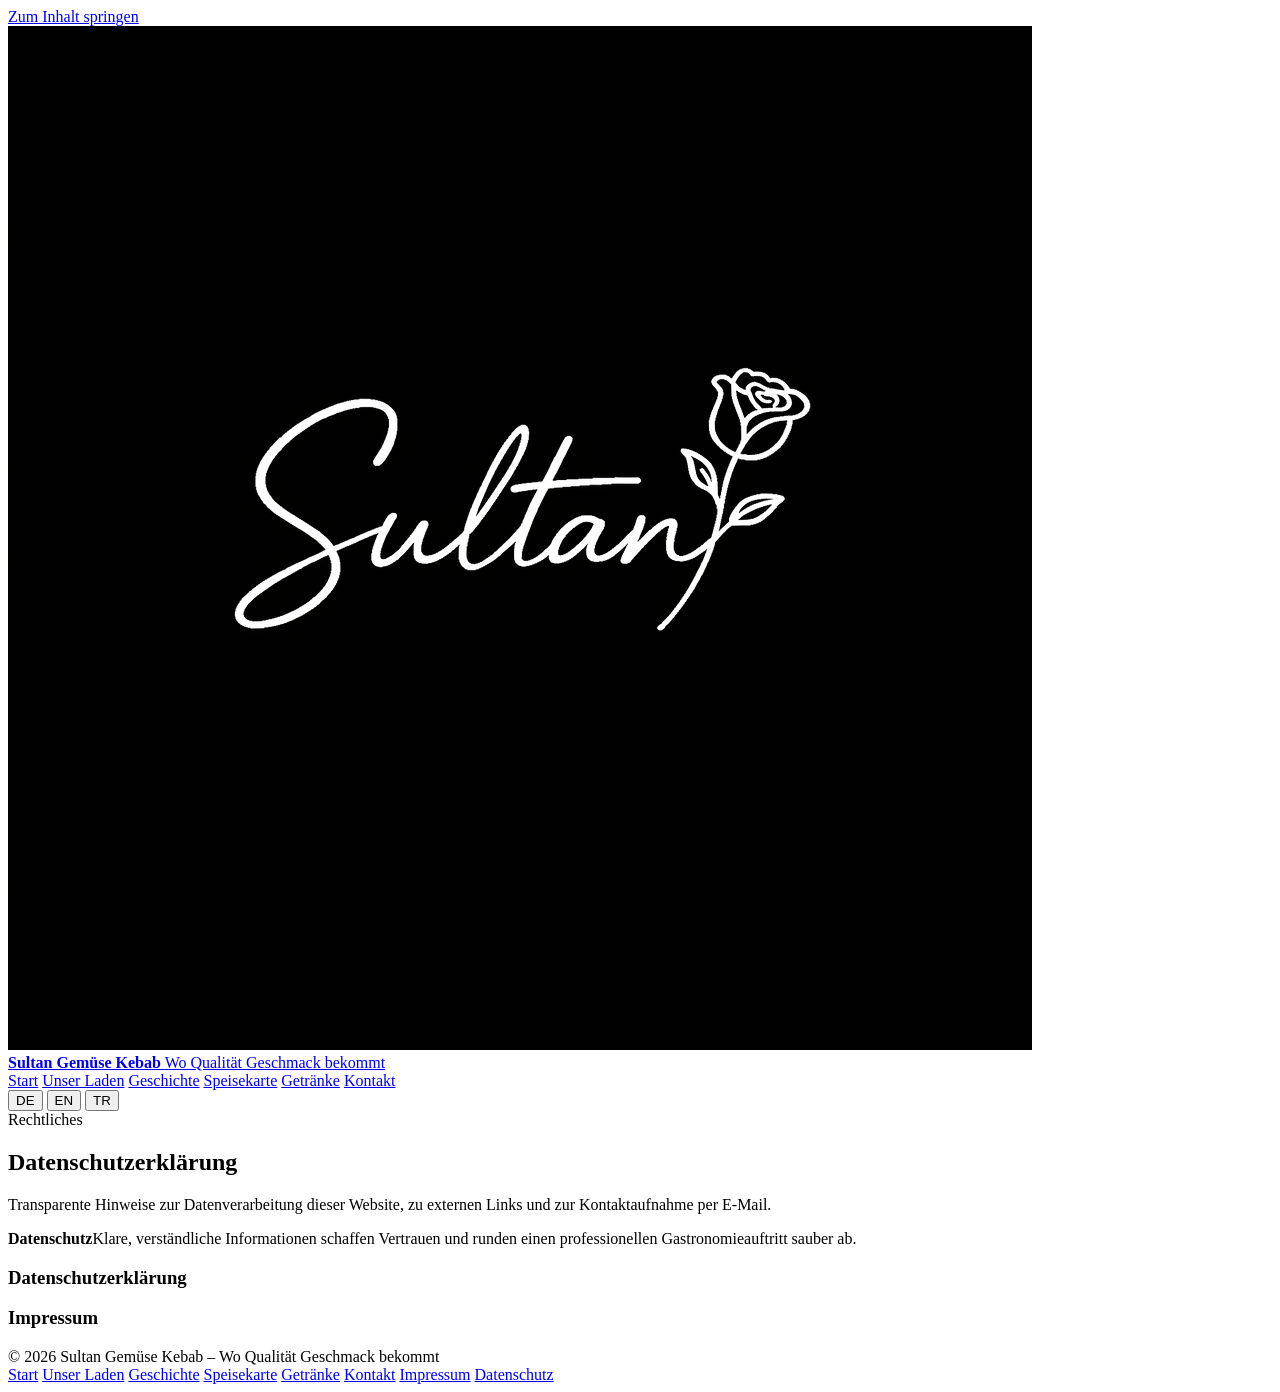
==== datenschutz.html @ 89002195 "Add files via upload" ====
<!DOCTYPE html>
<html lang="de">
<head>
  <meta charset="UTF-8" />
  <meta name="viewport" content="width=device-width, initial-scale=1.0" />
  <title data-meta-title="privacyPageTitle">Datenschutz – Sultan Gemüse Kebab Berlin</title>
  <meta name="description" content="Datenschutzhinweise von Sultan Gemüse Kebab für diese Website und Kontaktaufnahme per E-Mail." data-meta-description="privacyPageDesc" />
  <meta name="robots" content="index,follow" />
  <meta name="theme-color" content="#09120d" />
  <meta property="og:type" content="website" />
  <meta property="og:title" content="Datenschutz – Sultan Gemüse Kebab Berlin" data-meta-title="privacyPageTitle" />
  <meta property="og:description" content="Datenschutzhinweise von Sultan Gemüse Kebab für diese Website und Kontaktaufnahme per E-Mail." data-meta-description="privacyPageDesc" />
  <meta property="og:image" content="Sultan Logo 8K.png" />
  <meta property="og:locale" content="de_DE" />
  <meta name="twitter:card" content="summary_large_image" />
  <meta name="twitter:title" content="Datenschutz – Sultan Gemüse Kebab Berlin" data-meta-title="privacyPageTitle" />
  <meta name="twitter:description" content="Datenschutzhinweise von Sultan Gemüse Kebab für diese Website und Kontaktaufnahme per E-Mail." data-meta-description="privacyPageDesc" />
  <meta name="twitter:image" content="Sultan Logo 8K.png" />
  <link rel="stylesheet" href="css/style.css" />

  <script type="application/ld+json">
  {
    "@context":"https://schema.org",
    "@type":"Restaurant",
    "name":"Sultan Gemüse Kebab",
    "image":"Sultan Logo 8K.png",
    "description":"Sultan Gemüse Kebab in Berlin Lichterfelde mit Chicken Gemüse Kebab, Falafel, Lahmacun, Pizza und Getränken.",
    "servesCuisine":["Turkish","Kebab","Falafel","Pizza"],
    "priceRange":"€",
    "address":{
      "@type":"PostalAddress",
      "streetAddress":"Ostpreußendamm 79",
      "postalCode":"12207",
      "addressLocality":"Berlin",
      "addressCountry":"DE"
    },
    "openingHoursSpecification":[{
      "@type":"OpeningHoursSpecification",
      "dayOfWeek":["Monday","Tuesday","Wednesday","Thursday","Friday","Saturday","Sunday"],
      "opens":"11:00",
      "closes":"00:00"
    }],
    "sameAs":[
      "https://www.instagram.com/sultan.official.content/",
      "https://www.tiktok.com/@sultan.official.content",
      "https://www.youtube.com/@sultan.official.content",
      "https://www.google.com/maps/place/Sultan/@52.4184069,13.2949251,15z/data=!3m1!4b1!4m6!3m5!1s0x47a85b000eea7869:0xcba457e5f43fe588!8m2!3d52.4183943!4d13.3052034!16s%2Fg%2F11z1xtylwh"
    ]
  }
  </script>
</head>
<body data-page="privacy">
  <a class="skip-link" href="#main" data-i18n="skipLink">Zum Inhalt springen</a>
  <header class="topbar">
    <div class="container nav">
      <a class="brand" href="index.html">
        <img src="Sultan Logo 8K.png" alt="Sultan Logo" class="brand-logo">
        <div class="brand-copy">
          <strong data-i18n="siteName">Sultan Gemüse Kebab</strong>
          <span data-i18n="tagline">Wo Qualität Geschmack bekommt</span>
        </div>
      </a>
      <div class="nav-right">
        <nav class="nav-links" aria-label="Hauptnavigation">
          <a href="index.html" data-i18n="navStart">Start</a>
          <a href="unser-laden.html" data-i18n="navStore">Unser Laden</a>
          <a href="geschichte.html" data-i18n="navStory">Geschichte</a>
          <a href="speisekarte.html" data-i18n="navMenu">Speisekarte</a>
          <a href="getraenke.html" data-i18n="navDrinks">Getränke</a>
          <a href="kontakt.html" data-i18n="navContact">Kontakt</a>
        </nav>
        <div class="lang-switch" aria-label="Sprachauswahl">
          <button class="lang-btn active" data-lang="de" type="button">DE</button>
          <button class="lang-btn" data-lang="en" type="button">EN</button>
          <button class="lang-btn" data-lang="tr" type="button">TR</button>
        </div>
      </div>
    </div>
  </header>
  <main id="main">
    <section class="page-hero">
      <div class="container hero-card-large">
        <div class="hero-brand">
          <div class="eyebrow">Rechtliches</div>
          <h1 data-i18n="privacyTitle">Datenschutzerklärung</h1>
          <p class="lead">Transparente Hinweise zur Datenverarbeitung dieser Website, zu externen Links und zur Kontaktaufnahme per E-Mail.</p>
        </div>
        <div class="mini-panel"><strong>Datenschutz</strong><span>Klare, verständliche Informationen schaffen Vertrauen und runden einen professionellen Gastronomieauftritt sauber ab.</span></div>
      </div>
    </section>
    <section>
      <div class="container grid-2">
        <div class="legal-card"><h3 data-i18n="privacyTitle">Datenschutzerklärung</h3><p data-i18n-html="privacyText"></p></div>
        <div class="info-card"><h3 data-i18n="legalTitle">Impressum</h3><p data-i18n-html="legalText"></p></div>
      </div>
    </section>
  </main>
  <footer>
    <div class="container">
      <span data-i18n="footerCopy">© 2026 Sultan Gemüse Kebab – Wo Qualität Geschmack bekommt</span>
      <div class="footer-links">
        <a href="index.html" data-i18n="navStart">Start</a>
        <a href="unser-laden.html" data-i18n="navStore">Unser Laden</a>
        <a href="geschichte.html" data-i18n="navStory">Geschichte</a>
        <a href="speisekarte.html" data-i18n="navMenu">Speisekarte</a>
        <a href="getraenke.html" data-i18n="navDrinks">Getränke</a>
        <a href="kontakt.html" data-i18n="navContact">Kontakt</a>
        <a href="impressum.html">Impressum</a>
        <a href="datenschutz.html" data-i18n="privacyTitle">Datenschutz</a>
      </div>
    </div>
  </footer>
  <script src="js/script.js"></script>
</body>
</html>
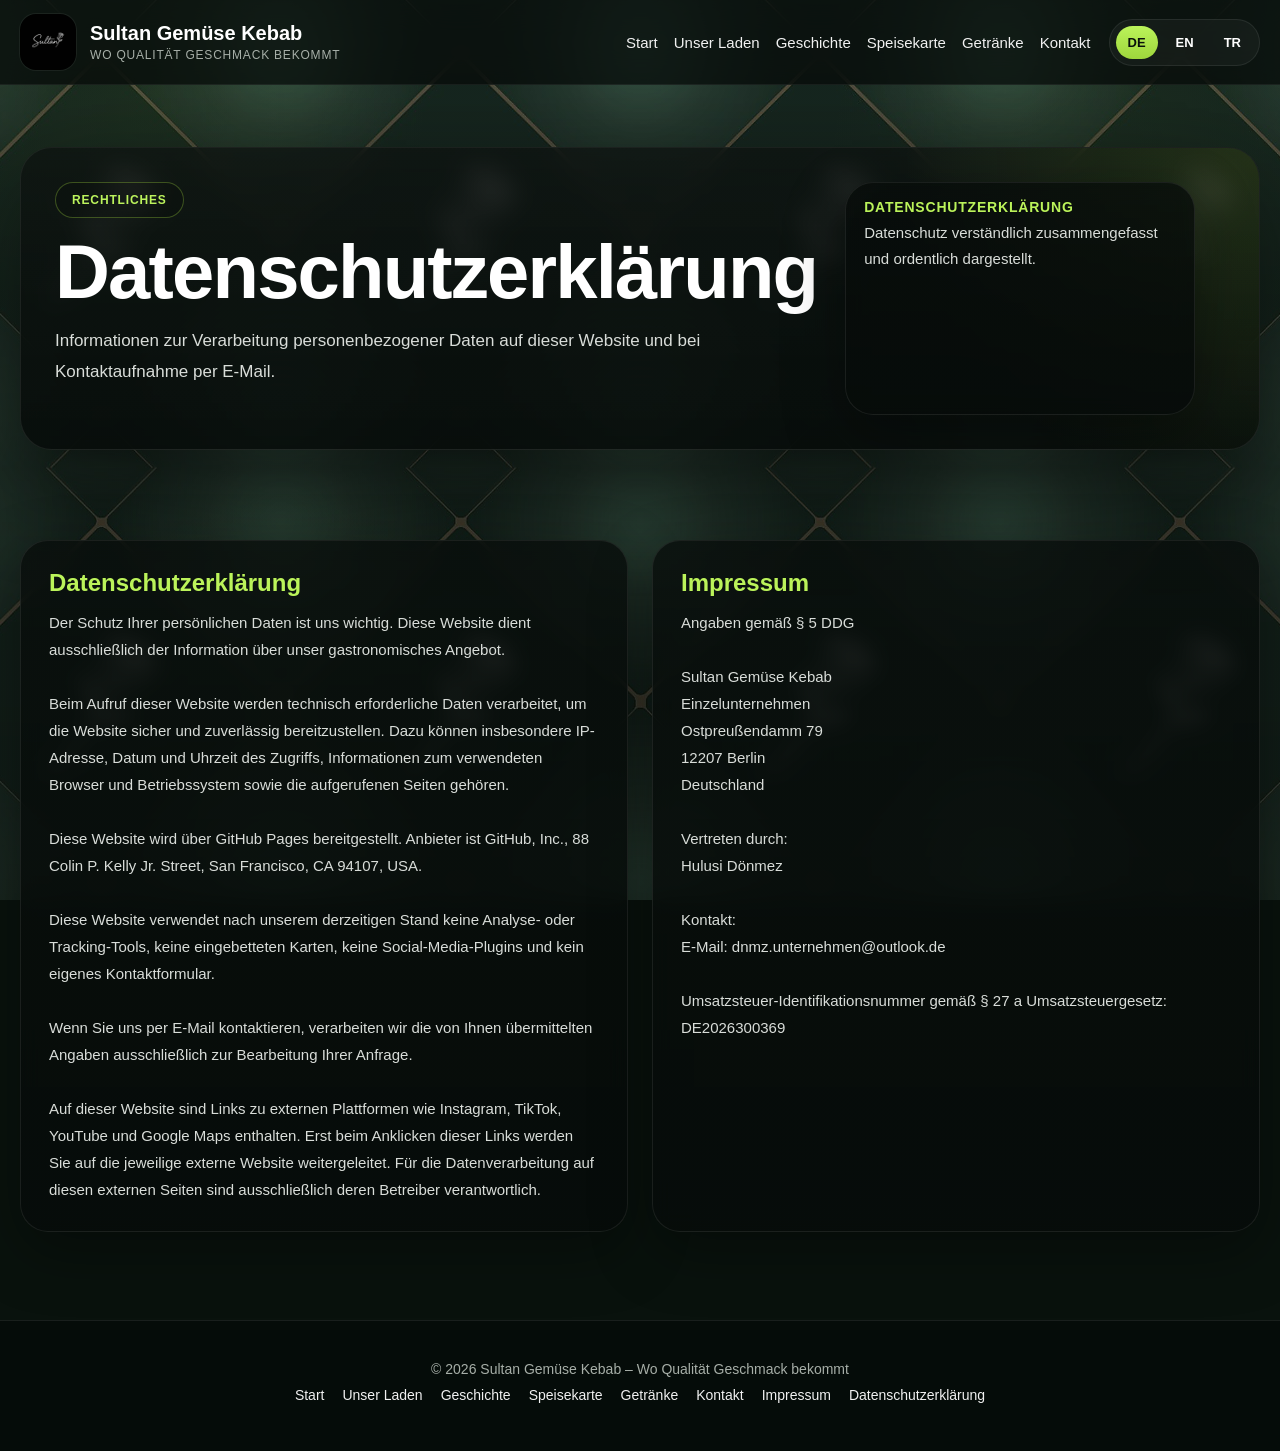
==== commit 4d98b742: "Add files via upload" ====
--- a/datenschutz.html
+++ b/datenschutz.html
@@ -17,8 +17,7 @@
   <meta name="twitter:description" content="Datenschutzhinweise von Sultan Gemüse Kebab für diese Website und Kontaktaufnahme per E-Mail." data-meta-description="privacyPageDesc" />
   <meta name="twitter:image" content="Sultan Logo 8K.png" />
   <link rel="stylesheet" href="css/style.css" />
-
-  <script type="application/ld+json">
+<script type="application/ld+json">
   {
     "@context":"https://schema.org",
     "@type":"Restaurant",
@@ -62,12 +61,7 @@
       </a>
       <div class="nav-right">
         <nav class="nav-links" aria-label="Hauptnavigation">
-          <a href="index.html" data-i18n="navStart">Start</a>
-          <a href="unser-laden.html" data-i18n="navStore">Unser Laden</a>
-          <a href="geschichte.html" data-i18n="navStory">Geschichte</a>
-          <a href="speisekarte.html" data-i18n="navMenu">Speisekarte</a>
-          <a href="getraenke.html" data-i18n="navDrinks">Getränke</a>
-          <a href="kontakt.html" data-i18n="navContact">Kontakt</a>
+          <a href="index.html" data-i18n="navStart">Start</a><a href="unser-laden.html" data-i18n="navStore">Unser Laden</a><a href="geschichte.html" data-i18n="navStory">Geschichte</a><a href="speisekarte.html" data-i18n="navMenu">Speisekarte</a><a href="getraenke.html" data-i18n="navDrinks">Getränke</a><a href="kontakt.html" data-i18n="navContact">Kontakt</a>
         </nav>
         <div class="lang-switch" aria-label="Sprachauswahl">
           <button class="lang-btn active" data-lang="de" type="button">DE</button>
@@ -78,22 +72,30 @@
     </div>
   </header>
   <main id="main">
-    <section class="page-hero">
-      <div class="container hero-card-large">
-        <div class="hero-brand">
-          <div class="eyebrow">Rechtliches</div>
-          <h1 data-i18n="privacyTitle">Datenschutzerklärung</h1>
-          <p class="lead">Transparente Hinweise zur Datenverarbeitung dieser Website, zu externen Links und zur Kontaktaufnahme per E-Mail.</p>
-        </div>
-        <div class="mini-panel"><strong>Datenschutz</strong><span>Klare, verständliche Informationen schaffen Vertrauen und runden einen professionellen Gastronomieauftritt sauber ab.</span></div>
-      </div>
-    </section>
-    <section>
-      <div class="container grid-2">
-        <div class="legal-card"><h3 data-i18n="privacyTitle">Datenschutzerklärung</h3><p data-i18n-html="privacyText"></p></div>
-        <div class="info-card"><h3 data-i18n="legalTitle">Impressum</h3><p data-i18n-html="legalText"></p></div>
-      </div>
-    </section>
+
+<section class="page-hero">
+  <div class="container hero-card-large">
+    <div class="hero-brand">
+      <div class="eyebrow">Rechtliches</div>
+      <h1 data-i18n="privacyTitle">Datenschutzerklärung</h1>
+      <p class="lead" data-i18n="privacyHeroLead">Informationen zur Verarbeitung personenbezogener Daten auf dieser Website und bei Kontaktaufnahme per E-Mail.</p>
+    </div>
+    <div class="mini-panel"><strong data-i18n="privacyTitle">Datenschutzerklärung</strong><span data-i18n="privacyTeaser">Datenschutz verständlich zusammengefasst und ordentlich dargestellt.</span></div>
+  </div>
+</section>
+<section>
+  <div class="container grid-2">
+    <div class="legal-card legal-copy">
+      <h3 data-i18n="privacyTitle">Datenschutzerklärung</h3>
+      <p data-i18n-html="privacyText"></p>
+    </div>
+    <div class="info-card">
+      <h3 data-i18n="legalTitle">Impressum</h3>
+      <p data-i18n-html="legalText"></p>
+    </div>
+  </div>
+</section>
+
   </main>
   <footer>
     <div class="container">
@@ -112,4 +114,4 @@
   </footer>
   <script src="js/script.js"></script>
 </body>
-</html>+</html>
--- a/css/style.css
+++ b/css/style.css
@@ -0,0 +1,159 @@
+:root{
+  --bg:#09120d;
+  --panel:rgba(8,12,10,.82);
+  --panel-strong:rgba(7,11,9,.92);
+  --panel-soft:rgba(10,16,13,.74);
+  --text:#ffffff;
+  --muted:#d9ddd9;
+  --soft:#a7afa8;
+  --line:rgba(255,255,255,.09);
+  --green:#9ed63c;
+  --green-strong:#bbf35a;
+  --shadow:0 20px 60px rgba(0,0,0,.34);
+  --shadow-strong:0 35px 100px rgba(0,0,0,.46);
+  --radius:28px;
+  --max:1240px;
+}
+*{box-sizing:border-box}
+html{scroll-behavior:smooth}
+html,body{min-height:100%}
+body{
+  margin:0;
+  font-family:Arial, Helvetica, sans-serif;
+  color:var(--text);
+  background:var(--bg);
+  overflow-x:hidden;
+  position:relative;
+}
+body::before{
+  content:"";
+  position:fixed;
+  inset:0;
+  z-index:-3;
+  background-image:url("../background_web.png");
+  background-repeat:repeat-y;
+  background-position:center top;
+  background-size:1400px auto;
+  opacity:1;
+  pointer-events:none;
+}
+body::after{
+  content:"";
+  position:fixed;
+  inset:0;
+  z-index:-2;
+  background:
+    linear-gradient(180deg, rgba(5,8,6,.26) 0%, rgba(5,8,6,.42) 35%, rgba(5,8,6,.58) 100%),
+    radial-gradient(circle at 12% 12%, rgba(158,214,60,.08), transparent 20%),
+    radial-gradient(circle at 85% 18%, rgba(158,214,60,.06), transparent 20%),
+    radial-gradient(circle at 22% 80%, rgba(158,214,60,.05), transparent 22%);
+  pointer-events:none;
+}
+img{max-width:100%;display:block}
+a{text-decoration:none;color:inherit}
+button{font:inherit}
+.container{width:min(var(--max), calc(100% - 24px)); margin:0 auto}
+.skip-link{position:absolute;left:-9999px;top:auto;width:1px;height:1px;overflow:hidden}
+.skip-link:focus{left:16px;top:16px;width:auto;height:auto;z-index:4000;padding:12px 16px;background:#111;color:#fff;border-radius:12px}
+.topbar{position:sticky;top:0;z-index:2500;background:rgba(5,9,7,.72);backdrop-filter:blur(16px);-webkit-backdrop-filter:blur(16px);border-bottom:1px solid rgba(255,255,255,.06)}
+.nav{min-height:84px;display:flex;align-items:center;justify-content:space-between;gap:20px;padding:10px 0}
+.brand{display:flex;align-items:center;gap:14px;min-width:0}
+.brand-logo{width:56px;height:56px;border-radius:16px;object-fit:cover;flex:0 0 auto;box-shadow:0 0 0 1px rgba(255,255,255,.06);background:#000}
+.brand-copy strong{display:block;font-size:20px;line-height:1.05}
+.brand-copy span{display:block;margin-top:4px;font-size:12px;color:var(--soft);text-transform:uppercase;letter-spacing:.8px}
+.nav-right{display:flex;align-items:center;gap:18px;flex-wrap:wrap;justify-content:flex-end}
+.nav-links{display:flex;gap:16px;flex-wrap:wrap;justify-content:flex-end}
+.nav-links a{font-size:15px;color:#f1f1f1;padding:10px 0;position:relative}
+.nav-links a::after{content:"";position:absolute;left:0;bottom:4px;width:0;height:2px;background:var(--green-strong);transition:.22s ease}
+.nav-links a:hover::after,.nav-links a:focus-visible::after,.nav-links a.is-active::after{width:100%}
+.lang-switch{display:flex;align-items:center;gap:6px;background:rgba(255,255,255,.04);border:1px solid rgba(255,255,255,.08);border-radius:999px;padding:6px}
+.lang-btn{border:0;background:transparent;color:#fff;padding:9px 12px;border-radius:999px;font-size:13px;font-weight:700;cursor:pointer;transition:.2s ease}
+.lang-btn.active{background:linear-gradient(180deg,var(--green-strong),var(--green));color:#09110b}
+.page-hero{padding:62px 0 48px;position:relative;z-index:1}
+.hero-card-large{display:grid;grid-template-columns:1.08fr .92fr;gap:28px;align-items:stretch;background:linear-gradient(180deg, rgba(7,12,10,.76), rgba(7,12,10,.90));border:1px solid rgba(255,255,255,.08);border-radius:32px;padding:34px;box-shadow:var(--shadow-strong);backdrop-filter:blur(12px);-webkit-backdrop-filter:blur(12px);overflow:hidden;position:relative}
+.hero-card-large::before{content:"";position:absolute;inset:0;background:radial-gradient(circle at top right, rgba(158,214,60,.14), transparent 28%), linear-gradient(180deg, rgba(255,255,255,.02), transparent);pointer-events:none}
+.hero-brand{display:flex;flex-direction:column;justify-content:center}
+.hero-side{display:flex;flex-direction:column;justify-content:center;gap:12px}
+.eyebrow{display:inline-flex;align-items:center;gap:8px;padding:10px 16px;border-radius:999px;border:1px solid rgba(158,214,60,.32);background:rgba(0,0,0,.18);color:var(--green-strong);font-size:12px;font-weight:700;letter-spacing:.85px;text-transform:uppercase;margin-bottom:18px;width:max-content}
+h1{margin:0 0 18px;font-size:clamp(38px,6vw,76px);line-height:.95;letter-spacing:-1.8px;max-width:820px;text-wrap:balance}
+.lead{margin:0 0 28px;max-width:760px;color:var(--muted);font-size:17px;line-height:1.8}
+.cta-row{display:flex;gap:14px;flex-wrap:wrap}
+.btn{min-height:54px;padding:0 24px;border-radius:16px;display:inline-flex;align-items:center;justify-content:center;font-weight:700;transition:.22s ease;border:1px solid transparent}
+.btn-primary{background:linear-gradient(180deg,var(--green-strong),var(--green));color:#09110b;box-shadow:0 18px 40px rgba(158,214,60,.22)}
+.btn-secondary{background:rgba(0,0,0,.22);border-color:rgba(158,214,60,.36);color:var(--green-strong)}
+.btn:hover{transform:translateY(-2px)}
+.hero-highlights{display:grid;grid-template-columns:repeat(3,1fr);gap:12px;max-width:820px;margin-top:28px}
+.highlight,.mini-panel,.card,.menu-block,.info-card,.visual-card,.legal-card,.page-link{
+  background:linear-gradient(180deg, rgba(8,13,11,.78), rgba(7,12,10,.92));
+  border:1px solid rgba(255,255,255,.08);
+  border-radius:var(--radius);
+  box-shadow:var(--shadow);
+  position:relative;
+  overflow:hidden;
+  backdrop-filter:blur(10px);
+  -webkit-backdrop-filter:blur(10px);
+}
+.highlight{padding:16px}
+.highlight strong{display:block;font-size:23px;color:var(--green-strong);margin-bottom:4px}
+.highlight span{display:block;color:var(--muted);font-size:14px;line-height:1.55}
+.mini-panel{padding:16px 18px}
+.mini-panel strong{display:block;margin-bottom:5px;color:var(--green-strong);font-size:14px;text-transform:uppercase;letter-spacing:.8px}
+.mini-panel span{color:var(--muted);font-size:15px;line-height:1.7}
+section{padding:42px 0 88px;position:relative;z-index:1}
+.section-head{margin-bottom:32px}
+.kicker{color:var(--green-strong);text-transform:uppercase;letter-spacing:1px;font-size:12px;font-weight:700;margin-bottom:12px}
+.section-head h2{margin:0 0 12px;font-size:clamp(28px,4vw,48px);line-height:1.08;letter-spacing:-1px;text-wrap:balance}
+.section-head p{margin:0;max-width:920px;color:var(--muted);font-size:16px;line-height:1.82}
+.grid-3{display:grid;grid-template-columns:repeat(3,1fr);gap:24px}
+.grid-2{display:grid;grid-template-columns:1fr 1fr;gap:24px}
+.card,.info-card,.legal-card,.menu-block,.page-link{padding:28px}
+.card h3,.info-card h3,.legal-card h3,.menu-block h3{margin:0 0 12px;color:var(--green-strong);font-size:24px}
+.card p,.info-card p,.legal-card p{margin:0 0 14px;color:var(--muted);line-height:1.8;font-size:15px}
+.value-row,.pill-row,.social-row{display:flex;flex-wrap:wrap;gap:12px}
+.pill{display:inline-flex;align-items:center;gap:8px;padding:10px 14px;border-radius:999px;background:rgba(158,214,60,.09);border:1px solid rgba(158,214,60,.22);color:#eef7dd;font-size:14px}
+.visual-card img{width:100%;height:100%;min-height:320px;object-fit:cover}
+.visual-card .caption{padding:16px 18px;border-top:1px solid rgba(255,255,255,.06);color:var(--muted);font-size:14px;line-height:1.7;background:rgba(255,255,255,.02)}
+.page-links{display:grid;grid-template-columns:repeat(3,1fr);gap:18px}
+.page-link strong{display:block;color:var(--green-strong);font-size:20px;margin-bottom:8px}
+.page-link span{display:block;color:var(--muted);line-height:1.7}
+.menu-grid{display:grid;grid-template-columns:1fr 1fr;gap:22px}
+.menu-item{display:flex;justify-content:space-between;gap:18px;padding:12px 0;border-bottom:1px solid rgba(255,255,255,.07)}
+.menu-item:last-child{border-bottom:none}
+.menu-copy strong{display:block;font-size:19px;line-height:1.2}
+.menu-copy small{display:block;margin-top:4px;color:var(--soft);font-size:14px;line-height:1.5}
+.price{white-space:nowrap;font-size:23px;font-weight:800;color:#fff}
+.note{margin-top:14px;color:var(--soft);font-size:14px;line-height:1.7}
+.drinks-grid{display:grid;grid-template-columns:minmax(0,1.02fr) minmax(320px,.98fr);gap:26px;align-items:stretch}
+.drinks-visual{padding:16px;min-height:640px;display:flex;align-items:center;justify-content:center}
+.drinks-visual img{width:100%;height:100%;object-fit:contain;object-position:center}
+.contact-grid{display:grid;grid-template-columns:1fr 1fr;gap:24px}
+.maps-link{display:inline-flex;align-items:center;gap:10px;margin-top:14px;color:var(--green-strong);font-weight:700}
+.compact-links{display:grid;grid-template-columns:1fr 1fr;gap:18px}
+.compact-link h3{margin:0 0 8px;color:var(--green-strong);font-size:22px}
+.compact-link p{margin:0;color:var(--muted);line-height:1.7}
+footer{border-top:1px solid rgba(255,255,255,.08);padding:40px 0 48px;text-align:center;color:var(--soft);font-size:14px;background:rgba(5,9,7,.58);backdrop-filter:blur(10px);-webkit-backdrop-filter:blur(10px);position:relative;z-index:1}
+.footer-links{display:flex;gap:18px;flex-wrap:wrap;justify-content:center;margin-top:10px}
+.footer-links a{color:#f1f1f1}
+.hero-logo{width:min(100%, 360px);margin:0 auto;filter:drop-shadow(0 18px 40px rgba(0,0,0,.45))}
+.legal-copy p:last-child,.card p:last-child,.info-card p:last-child{margin-bottom:0}
+@media (max-width:1100px){
+  .hero-card-large,.grid-3,.grid-2,.page-links,.menu-grid,.drinks-grid,.contact-grid,.compact-links{grid-template-columns:1fr}
+}
+@media (max-width:860px){
+  .nav{flex-direction:column;align-items:flex-start}
+  .nav-right,.nav-links{justify-content:flex-start;width:100%}
+}
+@media (max-width:760px){
+  .container{width:min(var(--max), calc(100% - 18px))}
+  h1{font-size:clamp(34px,10vw,54px);line-height:1}
+  .lead,.section-head p{font-size:15px}
+  .hero-highlights{grid-template-columns:1fr}
+  .btn{width:100%}
+  .hero-card-large,.card,.menu-block,.info-card,.legal-card,.page-link{padding:22px}
+  .drinks-visual{min-height:360px;padding:12px}
+  section{padding:32px 0 72px}
+}
+@media (prefers-reduced-motion: reduce){
+  html{scroll-behavior:auto}
+  *{transition:none !important;animation:none !important}
+}
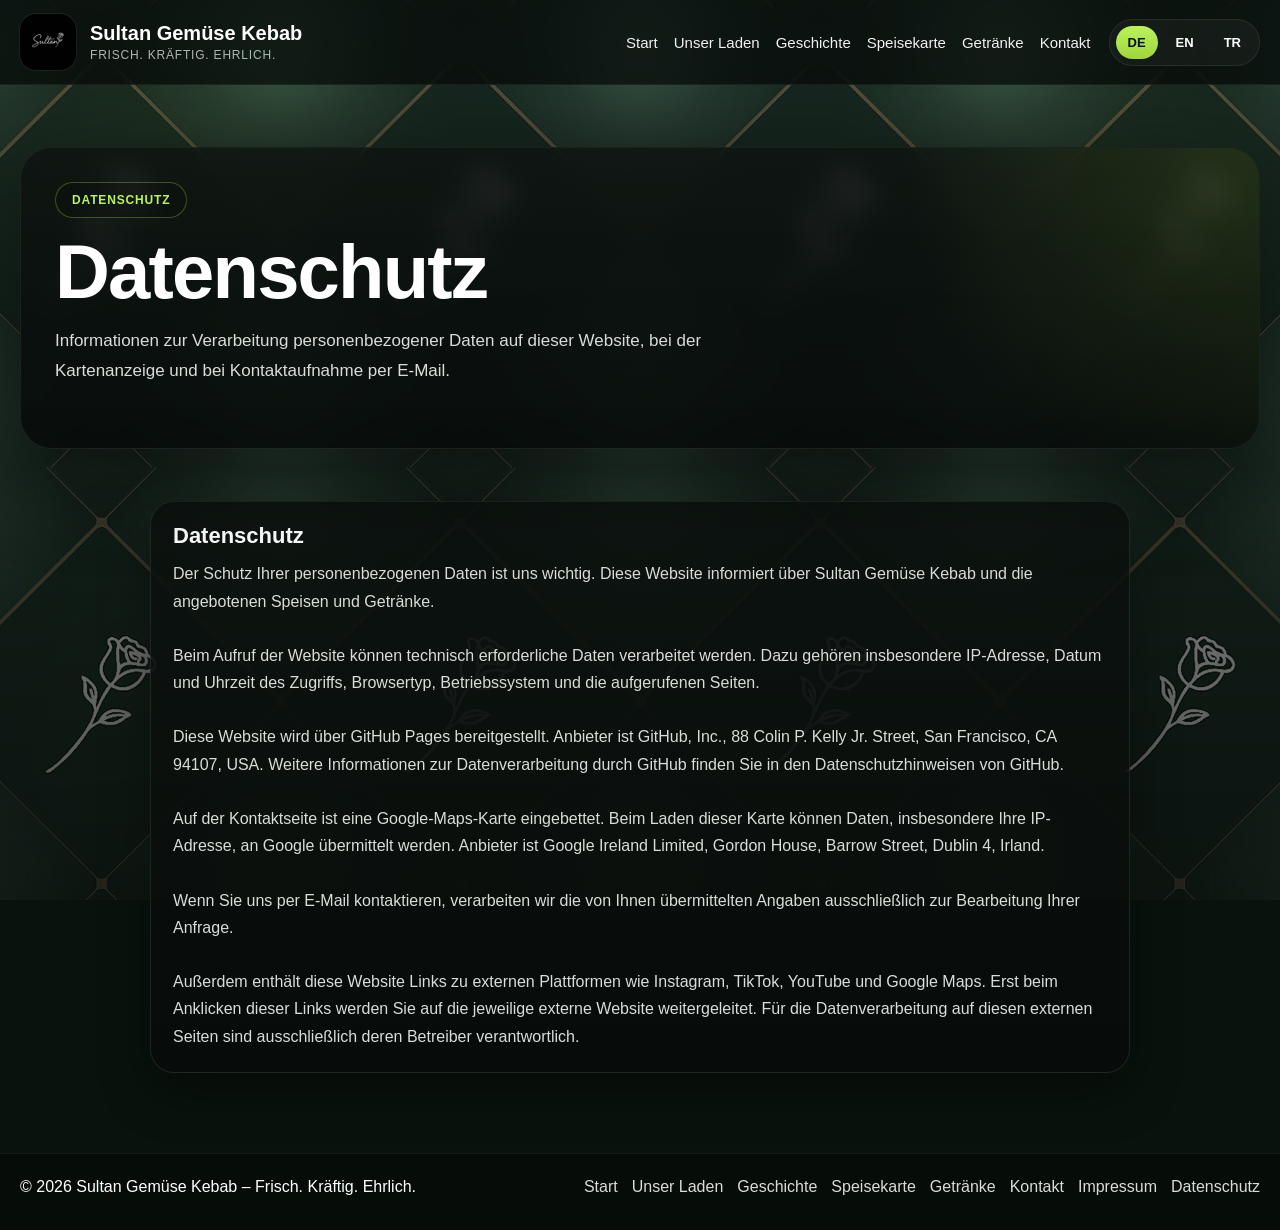
==== commit 8d6c54cb: "Add files via upload" ====
--- a/datenschutz.html
+++ b/datenschutz.html
@@ -4,64 +4,69 @@
   <meta charset="UTF-8" />
   <meta name="viewport" content="width=device-width, initial-scale=1.0" />
   <title data-meta-title="privacyPageTitle">Datenschutz – Sultan Gemüse Kebab Berlin</title>
-  <meta name="description" content="Datenschutzhinweise von Sultan Gemüse Kebab für diese Website und Kontaktaufnahme per E-Mail." data-meta-description="privacyPageDesc" />
+  <meta name="description" data-meta-description="privacyPageDesc" content="Datenschutzhinweise von Sultan Gemüse Kebab für diese Website, eingebettete Karte und Kontaktaufnahme per E-Mail." />
   <meta name="robots" content="index,follow" />
   <meta name="theme-color" content="#09120d" />
   <meta property="og:type" content="website" />
-  <meta property="og:title" content="Datenschutz – Sultan Gemüse Kebab Berlin" data-meta-title="privacyPageTitle" />
-  <meta property="og:description" content="Datenschutzhinweise von Sultan Gemüse Kebab für diese Website und Kontaktaufnahme per E-Mail." data-meta-description="privacyPageDesc" />
+  <meta property="og:title" data-meta-title="privacyPageTitle" content="Datenschutz – Sultan Gemüse Kebab Berlin" />
+  <meta property="og:description" data-meta-description="privacyPageDesc" content="Datenschutzhinweise von Sultan Gemüse Kebab für diese Website, eingebettete Karte und Kontaktaufnahme per E-Mail." />
   <meta property="og:image" content="Sultan Logo 8K.png" />
   <meta property="og:locale" content="de_DE" />
   <meta name="twitter:card" content="summary_large_image" />
-  <meta name="twitter:title" content="Datenschutz – Sultan Gemüse Kebab Berlin" data-meta-title="privacyPageTitle" />
-  <meta name="twitter:description" content="Datenschutzhinweise von Sultan Gemüse Kebab für diese Website und Kontaktaufnahme per E-Mail." data-meta-description="privacyPageDesc" />
+  <meta name="twitter:title" data-meta-title="privacyPageTitle" content="Datenschutz – Sultan Gemüse Kebab Berlin" />
+  <meta name="twitter:description" data-meta-description="privacyPageDesc" content="Datenschutzhinweise von Sultan Gemüse Kebab für diese Website, eingebettete Karte und Kontaktaufnahme per E-Mail." />
   <meta name="twitter:image" content="Sultan Logo 8K.png" />
   <link rel="stylesheet" href="css/style.css" />
-<script type="application/ld+json">
-  {
-    "@context":"https://schema.org",
-    "@type":"Restaurant",
-    "name":"Sultan Gemüse Kebab",
-    "image":"Sultan Logo 8K.png",
-    "description":"Sultan Gemüse Kebab in Berlin Lichterfelde mit Chicken Gemüse Kebab, Falafel, Lahmacun, Pizza und Getränken.",
-    "servesCuisine":["Turkish","Kebab","Falafel","Pizza"],
-    "priceRange":"€",
-    "address":{
-      "@type":"PostalAddress",
-      "streetAddress":"Ostpreußendamm 79",
-      "postalCode":"12207",
-      "addressLocality":"Berlin",
-      "addressCountry":"DE"
-    },
-    "openingHoursSpecification":[{
-      "@type":"OpeningHoursSpecification",
-      "dayOfWeek":["Monday","Tuesday","Wednesday","Thursday","Friday","Saturday","Sunday"],
-      "opens":"11:00",
-      "closes":"00:00"
-    }],
-    "sameAs":[
-      "https://www.instagram.com/sultan.official.content/",
-      "https://www.tiktok.com/@sultan.official.content",
-      "https://www.youtube.com/@sultan.official.content",
-      "https://www.google.com/maps/place/Sultan/@52.4184069,13.2949251,15z/data=!3m1!4b1!4m6!3m5!1s0x47a85b000eea7869:0xcba457e5f43fe588!8m2!3d52.4183943!4d13.3052034!16s%2Fg%2F11z1xtylwh"
-    ]
-  }
-  </script>
+  <script type="application/ld+json">
+{
+  "@context":"https://schema.org",
+  "@type":"Restaurant",
+  "name":"Sultan Gemüse Kebab",
+  "image":"Sultan Logo 8K.png",
+  "description":"Sultan Gemüse Kebab in Berlin Lichterfelde mit Chicken Gemüse Kebab, Falafel, Lahmacun, Pizza und Getränken.",
+  "servesCuisine":["Turkish","Kebab","Falafel","Pizza"],
+  "priceRange":"€",
+  "address":{
+    "@type":"PostalAddress",
+    "streetAddress":"Ostpreußendamm 79",
+    "postalCode":"12207",
+    "addressLocality":"Berlin",
+    "addressCountry":"DE"
+  },
+  "openingHoursSpecification":[{
+    "@type":"OpeningHoursSpecification",
+    "dayOfWeek":["Monday","Tuesday","Wednesday","Thursday","Friday","Saturday","Sunday"],
+    "opens":"11:00",
+    "closes":"00:00"
+  }],
+  "sameAs":[
+    "https://www.instagram.com/sultan.official.content/",
+    "https://www.tiktok.com/@sultan.official.content",
+    "https://www.youtube.com/@sultan.official.content",
+    "https://www.google.com/maps/place/Sultan/@52.4184069,13.2949251,15z/data=!3m1!4b1!4m6!3m5!1s0x47a85b000eea7869:0xcba457e5f43fe588!8m2!3d52.4183943!4d13.3052034!16s%2Fg%2F11z1xtylwh"
+  ]
+}
+</script>
 </head>
 <body data-page="privacy">
   <a class="skip-link" href="#main" data-i18n="skipLink">Zum Inhalt springen</a>
   <header class="topbar">
     <div class="container nav">
-      <a class="brand" href="index.html">
+      <a class="brand" href="index.html" aria-label="Sultan Startseite">
         <img src="Sultan Logo 8K.png" alt="Sultan Logo" class="brand-logo">
         <div class="brand-copy">
           <strong data-i18n="siteName">Sultan Gemüse Kebab</strong>
-          <span data-i18n="tagline">Wo Qualität Geschmack bekommt</span>
+          <span data-i18n="tagline">Frisch. Kräftig. Ehrlich.</span>
         </div>
       </a>
       <div class="nav-right">
         <nav class="nav-links" aria-label="Hauptnavigation">
-          <a href="index.html" data-i18n="navStart">Start</a><a href="unser-laden.html" data-i18n="navStore">Unser Laden</a><a href="geschichte.html" data-i18n="navStory">Geschichte</a><a href="speisekarte.html" data-i18n="navMenu">Speisekarte</a><a href="getraenke.html" data-i18n="navDrinks">Getränke</a><a href="kontakt.html" data-i18n="navContact">Kontakt</a>
+          <a href="index.html" data-i18n="navStart">Start</a>
+          <a href="unser-laden.html" data-i18n="navStore">Unser Laden</a>
+          <a href="geschichte.html" data-i18n="navStory">Geschichte</a>
+          <a href="speisekarte.html" data-i18n="navMenu">Speisekarte</a>
+          <a href="getraenke.html" data-i18n="navDrinks">Getränke</a>
+          <a href="kontakt.html" data-i18n="navContact">Kontakt</a>
         </nav>
         <div class="lang-switch" aria-label="Sprachauswahl">
           <button class="lang-btn active" data-lang="de" type="button">DE</button>
@@ -72,34 +77,27 @@
     </div>
   </header>
   <main id="main">
-
-<section class="page-hero">
-  <div class="container hero-card-large">
-    <div class="hero-brand">
-      <div class="eyebrow">Rechtliches</div>
-      <h1 data-i18n="privacyTitle">Datenschutzerklärung</h1>
-      <p class="lead" data-i18n="privacyHeroLead">Informationen zur Verarbeitung personenbezogener Daten auf dieser Website und bei Kontaktaufnahme per E-Mail.</p>
-    </div>
-    <div class="mini-panel"><strong data-i18n="privacyTitle">Datenschutzerklärung</strong><span data-i18n="privacyTeaser">Datenschutz verständlich zusammengefasst und ordentlich dargestellt.</span></div>
-  </div>
-</section>
-<section>
-  <div class="container grid-2">
-    <div class="legal-card legal-copy">
-      <h3 data-i18n="privacyTitle">Datenschutzerklärung</h3>
-      <p data-i18n-html="privacyText"></p>
-    </div>
-    <div class="info-card">
-      <h3 data-i18n="legalTitle">Impressum</h3>
-      <p data-i18n-html="legalText"></p>
-    </div>
-  </div>
-</section>
-
+    <section class="page-hero legal-hero">
+      <div class="container hero-card-large compact-hero">
+        <div class="hero-brand">
+          <div class="eyebrow" data-i18n="privacyHeroEyebrow">Datenschutz</div>
+          <h1 data-i18n="privacyTitle">Datenschutz</h1>
+          <p class="lead" data-i18n="privacyHeroLead">Informationen zur Verarbeitung personenbezogener Daten auf dieser Website, bei der Kartenanzeige und bei Kontaktaufnahme per E-Mail.</p>
+        </div>
+      </div>
+    </section>
+    <section>
+      <div class="container legal-single">
+        <div class="legal-card legal-copy">
+          <h3 data-i18n="privacyTitle">Datenschutz</h3>
+          <p data-i18n-html="privacyText"></p>
+        </div>
+      </div>
+    </section>
   </main>
   <footer>
-    <div class="container">
-      <span data-i18n="footerCopy">© 2026 Sultan Gemüse Kebab – Wo Qualität Geschmack bekommt</span>
+    <div class="container footer-inner">
+      <span data-i18n="footerCopy">© 2026 Sultan Gemüse Kebab – Frisch. Kräftig. Ehrlich.</span>
       <div class="footer-links">
         <a href="index.html" data-i18n="navStart">Start</a>
         <a href="unser-laden.html" data-i18n="navStore">Unser Laden</a>
@@ -107,11 +105,11 @@
         <a href="speisekarte.html" data-i18n="navMenu">Speisekarte</a>
         <a href="getraenke.html" data-i18n="navDrinks">Getränke</a>
         <a href="kontakt.html" data-i18n="navContact">Kontakt</a>
-        <a href="impressum.html">Impressum</a>
+        <a href="impressum.html" data-i18n="legalTitle">Impressum</a>
         <a href="datenschutz.html" data-i18n="privacyTitle">Datenschutz</a>
       </div>
     </div>
   </footer>
   <script src="js/script.js"></script>
 </body>
-</html>
+</html>
--- a/css/style.css
+++ b/css/style.css
@@ -1,58 +1,30 @@
 :root{
   --bg:#09120d;
-  --panel:rgba(8,12,10,.82);
-  --panel-strong:rgba(7,11,9,.92);
-  --panel-soft:rgba(10,16,13,.74);
+  --panel:rgba(7,12,10,.84);
+  --panel-strong:rgba(6,10,8,.92);
+  --panel-soft:rgba(10,16,13,.76);
   --text:#ffffff;
   --muted:#d9ddd9;
-  --soft:#a7afa8;
+  --soft:#adbaaf;
   --line:rgba(255,255,255,.09);
   --green:#9ed63c;
   --green-strong:#bbf35a;
-  --shadow:0 20px 60px rgba(0,0,0,.34);
-  --shadow-strong:0 35px 100px rgba(0,0,0,.46);
+  --shadow:0 18px 50px rgba(0,0,0,.34);
+  --shadow-strong:0 28px 90px rgba(0,0,0,.42);
   --radius:28px;
   --max:1240px;
 }
 *{box-sizing:border-box}
 html{scroll-behavior:smooth}
 html,body{min-height:100%}
-body{
-  margin:0;
-  font-family:Arial, Helvetica, sans-serif;
-  color:var(--text);
-  background:var(--bg);
-  overflow-x:hidden;
-  position:relative;
-}
-body::before{
-  content:"";
-  position:fixed;
-  inset:0;
-  z-index:-3;
-  background-image:url("../background_web.png");
-  background-repeat:repeat-y;
-  background-position:center top;
-  background-size:1400px auto;
-  opacity:1;
-  pointer-events:none;
-}
-body::after{
-  content:"";
-  position:fixed;
-  inset:0;
-  z-index:-2;
-  background:
-    linear-gradient(180deg, rgba(5,8,6,.26) 0%, rgba(5,8,6,.42) 35%, rgba(5,8,6,.58) 100%),
-    radial-gradient(circle at 12% 12%, rgba(158,214,60,.08), transparent 20%),
-    radial-gradient(circle at 85% 18%, rgba(158,214,60,.06), transparent 20%),
-    radial-gradient(circle at 22% 80%, rgba(158,214,60,.05), transparent 22%);
-  pointer-events:none;
-}
+body{margin:0;font-family:Arial,Helvetica,sans-serif;color:var(--text);background:var(--bg);overflow-x:hidden;position:relative}
+body::before{content:"";position:fixed;inset:0;z-index:-3;background-image:url("../background_web.png");background-repeat:repeat-y;background-position:center top;background-size:1400px auto;opacity:1;pointer-events:none}
+body::after{content:"";position:fixed;inset:0;z-index:-2;background:linear-gradient(180deg,rgba(4,6,5,.25) 0%,rgba(5,8,6,.48) 45%,rgba(5,8,6,.72) 100%),radial-gradient(circle at 15% 15%,rgba(158,214,60,.08),transparent 20%),radial-gradient(circle at 85% 18%,rgba(158,214,60,.06),transparent 20%),radial-gradient(circle at 22% 80%,rgba(158,214,60,.05),transparent 22%);pointer-events:none}
 img{max-width:100%;display:block}
 a{text-decoration:none;color:inherit}
 button{font:inherit}
-.container{width:min(var(--max), calc(100% - 24px)); margin:0 auto}
+iframe{display:block;border:0;width:100%}
+.container{width:min(var(--max),calc(100% - 24px));margin:0 auto}
 .skip-link{position:absolute;left:-9999px;top:auto;width:1px;height:1px;overflow:hidden}
 .skip-link:focus{left:16px;top:16px;width:auto;height:auto;z-index:4000;padding:12px 16px;background:#111;color:#fff;border-radius:12px}
 .topbar{position:sticky;top:0;z-index:2500;background:rgba(5,9,7,.72);backdrop-filter:blur(16px);-webkit-backdrop-filter:blur(16px);border-bottom:1px solid rgba(255,255,255,.06)}
@@ -69,91 +41,86 @@
 .lang-switch{display:flex;align-items:center;gap:6px;background:rgba(255,255,255,.04);border:1px solid rgba(255,255,255,.08);border-radius:999px;padding:6px}
 .lang-btn{border:0;background:transparent;color:#fff;padding:9px 12px;border-radius:999px;font-size:13px;font-weight:700;cursor:pointer;transition:.2s ease}
 .lang-btn.active{background:linear-gradient(180deg,var(--green-strong),var(--green));color:#09110b}
-.page-hero{padding:62px 0 48px;position:relative;z-index:1}
-.hero-card-large{display:grid;grid-template-columns:1.08fr .92fr;gap:28px;align-items:stretch;background:linear-gradient(180deg, rgba(7,12,10,.76), rgba(7,12,10,.90));border:1px solid rgba(255,255,255,.08);border-radius:32px;padding:34px;box-shadow:var(--shadow-strong);backdrop-filter:blur(12px);-webkit-backdrop-filter:blur(12px);overflow:hidden;position:relative}
-.hero-card-large::before{content:"";position:absolute;inset:0;background:radial-gradient(circle at top right, rgba(158,214,60,.14), transparent 28%), linear-gradient(180deg, rgba(255,255,255,.02), transparent);pointer-events:none}
-.hero-brand{display:flex;flex-direction:column;justify-content:center}
-.hero-side{display:flex;flex-direction:column;justify-content:center;gap:12px}
+main{padding-bottom:56px}
+.page-hero{padding:62px 0 28px;position:relative;z-index:1}
+.hero-card-large{display:grid;grid-template-columns:1.05fr .95fr;gap:28px;align-items:stretch;background:linear-gradient(180deg,rgba(7,12,10,.78),rgba(7,12,10,.92));border:1px solid rgba(255,255,255,.08);border-radius:32px;padding:34px;box-shadow:var(--shadow-strong);backdrop-filter:blur(12px);-webkit-backdrop-filter:blur(12px);overflow:hidden;position:relative}
+.hero-card-large::before{content:"";position:absolute;inset:0;background:radial-gradient(circle at top right,rgba(158,214,60,.14),transparent 28%),linear-gradient(180deg,rgba(255,255,255,.02),transparent);pointer-events:none}
+.compact-hero{grid-template-columns:1fr}
+.hero-brand,.hero-side{display:flex;flex-direction:column;justify-content:center}
+.hero-side{gap:12px}
+.hero-visual{border-radius:24px;border:1px solid rgba(255,255,255,.08);box-shadow:var(--shadow)}
 .eyebrow{display:inline-flex;align-items:center;gap:8px;padding:10px 16px;border-radius:999px;border:1px solid rgba(158,214,60,.32);background:rgba(0,0,0,.18);color:var(--green-strong);font-size:12px;font-weight:700;letter-spacing:.85px;text-transform:uppercase;margin-bottom:18px;width:max-content}
-h1{margin:0 0 18px;font-size:clamp(38px,6vw,76px);line-height:.95;letter-spacing:-1.8px;max-width:820px;text-wrap:balance}
-.lead{margin:0 0 28px;max-width:760px;color:var(--muted);font-size:17px;line-height:1.8}
+h1,h2,h3,p{margin-top:0}
+h1{margin-bottom:18px;font-size:clamp(38px,6vw,76px);line-height:.95;letter-spacing:-1.8px;max-width:860px;text-wrap:balance}
+h2{font-size:clamp(28px,4vw,46px);line-height:1.02;letter-spacing:-1px;margin-bottom:14px}
+h3{font-size:22px;line-height:1.12;margin-bottom:12px}
+.lead{margin:0 0 28px;max-width:760px;color:var(--muted);font-size:17px;line-height:1.75}
 .cta-row{display:flex;gap:14px;flex-wrap:wrap}
 .btn{min-height:54px;padding:0 24px;border-radius:16px;display:inline-flex;align-items:center;justify-content:center;font-weight:700;transition:.22s ease;border:1px solid transparent}
 .btn-primary{background:linear-gradient(180deg,var(--green-strong),var(--green));color:#09110b;box-shadow:0 18px 40px rgba(158,214,60,.22)}
 .btn-secondary{background:rgba(0,0,0,.22);border-color:rgba(158,214,60,.36);color:var(--green-strong)}
-.btn:hover{transform:translateY(-2px)}
-.hero-highlights{display:grid;grid-template-columns:repeat(3,1fr);gap:12px;max-width:820px;margin-top:28px}
-.highlight,.mini-panel,.card,.menu-block,.info-card,.visual-card,.legal-card,.page-link{
-  background:linear-gradient(180deg, rgba(8,13,11,.78), rgba(7,12,10,.92));
-  border:1px solid rgba(255,255,255,.08);
-  border-radius:var(--radius);
-  box-shadow:var(--shadow);
-  position:relative;
-  overflow:hidden;
-  backdrop-filter:blur(10px);
-  -webkit-backdrop-filter:blur(10px);
-}
-.highlight{padding:16px}
-.highlight strong{display:block;font-size:23px;color:var(--green-strong);margin-bottom:4px}
-.highlight span{display:block;color:var(--muted);font-size:14px;line-height:1.55}
-.mini-panel{padding:16px 18px}
-.mini-panel strong{display:block;margin-bottom:5px;color:var(--green-strong);font-size:14px;text-transform:uppercase;letter-spacing:.8px}
-.mini-panel span{color:var(--muted);font-size:15px;line-height:1.7}
-section{padding:42px 0 88px;position:relative;z-index:1}
-.section-head{margin-bottom:32px}
-.kicker{color:var(--green-strong);text-transform:uppercase;letter-spacing:1px;font-size:12px;font-weight:700;margin-bottom:12px}
-.section-head h2{margin:0 0 12px;font-size:clamp(28px,4vw,48px);line-height:1.08;letter-spacing:-1px;text-wrap:balance}
-.section-head p{margin:0;max-width:920px;color:var(--muted);font-size:16px;line-height:1.82}
-.grid-3{display:grid;grid-template-columns:repeat(3,1fr);gap:24px}
-.grid-2{display:grid;grid-template-columns:1fr 1fr;gap:24px}
-.card,.info-card,.legal-card,.menu-block,.page-link{padding:28px}
-.card h3,.info-card h3,.legal-card h3,.menu-block h3{margin:0 0 12px;color:var(--green-strong);font-size:24px}
-.card p,.info-card p,.legal-card p{margin:0 0 14px;color:var(--muted);line-height:1.8;font-size:15px}
-.value-row,.pill-row,.social-row{display:flex;flex-wrap:wrap;gap:12px}
-.pill{display:inline-flex;align-items:center;gap:8px;padding:10px 14px;border-radius:999px;background:rgba(158,214,60,.09);border:1px solid rgba(158,214,60,.22);color:#eef7dd;font-size:14px}
-.visual-card img{width:100%;height:100%;min-height:320px;object-fit:cover}
-.visual-card .caption{padding:16px 18px;border-top:1px solid rgba(255,255,255,.06);color:var(--muted);font-size:14px;line-height:1.7;background:rgba(255,255,255,.02)}
-.page-links{display:grid;grid-template-columns:repeat(3,1fr);gap:18px}
-.page-link strong{display:block;color:var(--green-strong);font-size:20px;margin-bottom:8px}
-.page-link span{display:block;color:var(--muted);line-height:1.7}
-.menu-grid{display:grid;grid-template-columns:1fr 1fr;gap:22px}
-.menu-item{display:flex;justify-content:space-between;gap:18px;padding:12px 0;border-bottom:1px solid rgba(255,255,255,.07)}
-.menu-item:last-child{border-bottom:none}
-.menu-copy strong{display:block;font-size:19px;line-height:1.2}
-.menu-copy small{display:block;margin-top:4px;color:var(--soft);font-size:14px;line-height:1.5}
-.price{white-space:nowrap;font-size:23px;font-weight:800;color:#fff}
-.note{margin-top:14px;color:var(--soft);font-size:14px;line-height:1.7}
-.drinks-grid{display:grid;grid-template-columns:minmax(0,1.02fr) minmax(320px,.98fr);gap:26px;align-items:stretch}
-.drinks-visual{padding:16px;min-height:640px;display:flex;align-items:center;justify-content:center}
-.drinks-visual img{width:100%;height:100%;object-fit:contain;object-position:center}
-.contact-grid{display:grid;grid-template-columns:1fr 1fr;gap:24px}
-.maps-link{display:inline-flex;align-items:center;gap:10px;margin-top:14px;color:var(--green-strong);font-weight:700}
-.compact-links{display:grid;grid-template-columns:1fr 1fr;gap:18px}
-.compact-link h3{margin:0 0 8px;color:var(--green-strong);font-size:22px}
-.compact-link p{margin:0;color:var(--muted);line-height:1.7}
-footer{border-top:1px solid rgba(255,255,255,.08);padding:40px 0 48px;text-align:center;color:var(--soft);font-size:14px;background:rgba(5,9,7,.58);backdrop-filter:blur(10px);-webkit-backdrop-filter:blur(10px);position:relative;z-index:1}
-.footer-links{display:flex;gap:18px;flex-wrap:wrap;justify-content:center;margin-top:10px}
-.footer-links a{color:#f1f1f1}
-.hero-logo{width:min(100%, 360px);margin:0 auto;filter:drop-shadow(0 18px 40px rgba(0,0,0,.45))}
-.legal-copy p:last-child,.card p:last-child,.info-card p:last-child{margin-bottom:0}
-@media (max-width:1100px){
-  .hero-card-large,.grid-3,.grid-2,.page-links,.menu-grid,.drinks-grid,.contact-grid,.compact-links{grid-template-columns:1fr}
-}
-@media (max-width:860px){
-  .nav{flex-direction:column;align-items:flex-start}
-  .nav-right,.nav-links{justify-content:flex-start;width:100%}
+.btn:hover,.maps-link:hover{transform:translateY(-2px)}
+.hero-highlights,.grid-3,.contact-grid,.menu-grid,.grid-2,.drinks-grid,.feature-split{display:grid;gap:18px}
+.hero-highlights{grid-template-columns:repeat(3,1fr);max-width:840px;margin-top:28px}
+.highlight,.mini-panel,.card,.menu-block,.info-card,.visual-card,.legal-card,.page-link,.map-card{background:linear-gradient(180deg,rgba(12,18,15,.9),rgba(8,12,10,.9));border:1px solid var(--line);border-radius:24px;box-shadow:var(--shadow);padding:22px}
+.highlight strong,.mini-panel strong,.page-link strong,.card h3,.menu-block h3,.info-card h3,.legal-card h3{display:block}
+.highlight strong{font-size:20px;margin-bottom:8px;color:var(--green-strong)}
+.highlight span,.mini-panel span,.page-link span,.card p,.info-card p,.legal-card p{color:var(--muted);line-height:1.7}
+.hero-logo{width:min(360px,70%);margin:0 auto 6px}
+section{padding:24px 0}
+.section-head{max-width:760px;margin-bottom:18px}
+.kicker{margin-bottom:10px;color:var(--green-strong);text-transform:uppercase;letter-spacing:.9px;font-size:12px;font-weight:700}
+.grid-3{grid-template-columns:repeat(3,1fr)}
+.feature-split{grid-template-columns:.95fr 1.05fr;align-items:start}
+.page-links{display:grid;grid-template-columns:repeat(2,1fr);gap:16px}
+.page-link{padding:20px 22px;transition:.22s ease}
+.page-link:hover{border-color:rgba(158,214,60,.4);transform:translateY(-2px)}
+.compact-links{align-self:stretch}
+.value-row,.pill-row,.social-row{display:flex;flex-wrap:wrap;gap:10px}
+.pill{display:inline-flex;align-items:center;justify-content:center;border-radius:999px;padding:10px 14px;border:1px solid rgba(158,214,60,.26);background:rgba(0,0,0,.18);color:var(--green-strong);font-size:14px;font-weight:700}
+.visual-card{padding:16px;overflow:hidden}
+.visual-card img{width:100%;height:100%;object-fit:cover;border-radius:18px}
+.caption{margin-top:12px;color:var(--soft);font-size:14px;line-height:1.6}
+.logo-panel{display:flex;flex-direction:column;justify-content:center}
+.logo-panel img{object-fit:contain;background:#000;min-height:280px;padding:24px}
+.visit-card{min-height:100%}
+.menu-grid{grid-template-columns:repeat(2,1fr)}
+.lower-grid{margin-top:18px}
+.menu-block .subhead{margin-top:26px}
+.menu-item{display:flex;align-items:flex-start;justify-content:space-between;gap:16px;padding:14px 0;border-bottom:1px solid rgba(255,255,255,.07)}
+.menu-item:last-of-type{border-bottom:0}
+.menu-copy{min-width:0}
+.menu-copy strong{font-size:18px}
+.menu-copy small{display:block;margin-top:5px;color:var(--soft);line-height:1.5}
+.price{font-size:20px;font-weight:800;color:var(--green-strong);white-space:nowrap;padding-left:10px}
+.note{margin-top:16px;color:var(--muted);font-size:14px;line-height:1.7}
+.drinks-grid,.contact-grid{grid-template-columns:1.08fr .92fr;align-items:stretch}
+.drinks-visual img{height:100%;object-fit:cover;object-position:center}
+.map-card{padding:0;overflow:hidden;min-height:420px}
+.map-card iframe{height:100%;min-height:420px;filter:grayscale(.08) contrast(1.02) saturate(.9)}
+.maps-link{margin-top:8px;display:inline-flex;align-items:center;justify-content:center;min-height:48px;padding:0 18px;border-radius:14px;background:rgba(0,0,0,.22);border:1px solid rgba(158,214,60,.36);color:var(--green-strong);transition:.22s ease}
+.legal-single{max-width:980px}
+.legal-copy p{margin-bottom:0}
+.legal-copy a{color:var(--green-strong)}
+footer{padding:24px 0 34px;border-top:1px solid rgba(255,255,255,.06);background:rgba(4,8,6,.44)}
+.footer-inner{display:flex;justify-content:space-between;align-items:center;gap:16px;flex-wrap:wrap}
+.footer-links{display:flex;gap:14px;flex-wrap:wrap}
+.footer-links a{color:var(--muted)}
+@media (max-width:1080px){
+  .hero-card-large,.feature-split,.drinks-grid,.contact-grid,.menu-grid{grid-template-columns:1fr}
+  .page-links{grid-template-columns:1fr 1fr}
 }
 @media (max-width:760px){
-  .container{width:min(var(--max), calc(100% - 18px))}
-  h1{font-size:clamp(34px,10vw,54px);line-height:1}
-  .lead,.section-head p{font-size:15px}
-  .hero-highlights{grid-template-columns:1fr}
+  .nav{align-items:flex-start}
+  .nav-right{width:100%;justify-content:flex-start}
+  .nav-links{gap:12px}
+  .brand-copy strong{font-size:18px}
+  .page-hero{padding:28px 0 16px}
+  .hero-card-large{padding:22px;border-radius:24px}
+  .hero-highlights,.grid-3,.page-links{grid-template-columns:1fr}
+  section{padding:18px 0}
+  h1{font-size:clamp(34px,13vw,52px);line-height:.98}
+  h2{font-size:clamp(28px,8vw,38px)}
   .btn{width:100%}
-  .hero-card-large,.card,.menu-block,.info-card,.legal-card,.page-link{padding:22px}
-  .drinks-visual{min-height:360px;padding:12px}
-  section{padding:32px 0 72px}
+  .footer-inner{align-items:flex-start}
 }
-@media (prefers-reduced-motion: reduce){
-  html{scroll-behavior:auto}
-  *{transition:none !important;animation:none !important}
-}
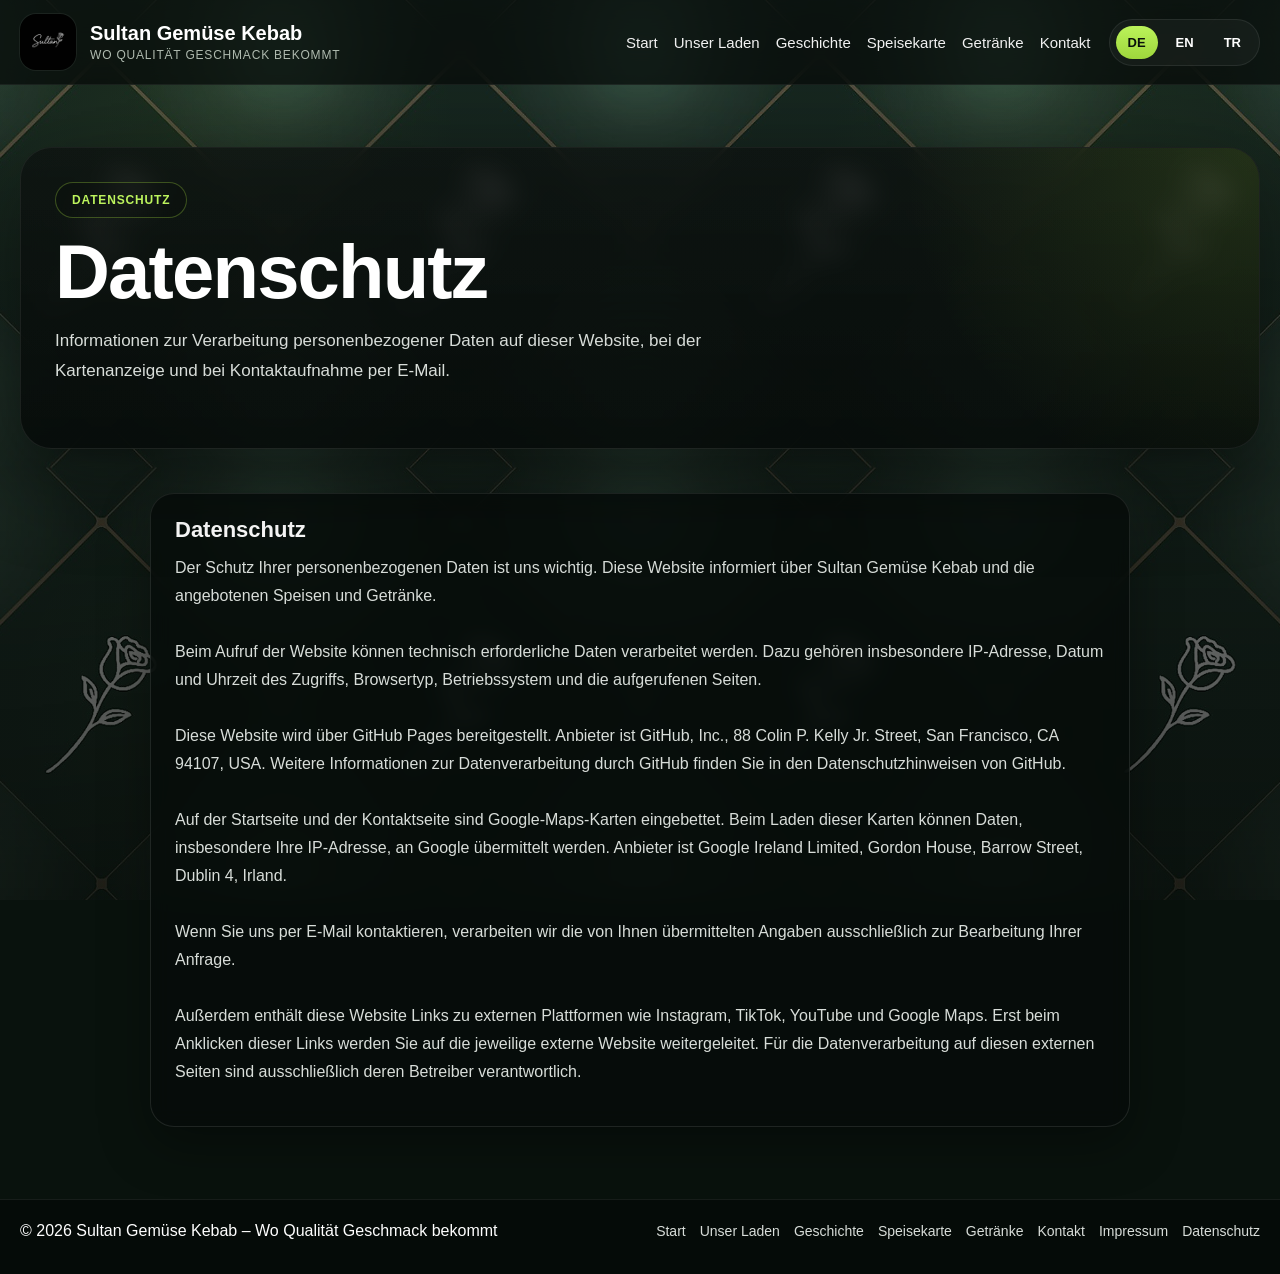
==== commit 88449b48: "Add files via upload" ====
--- a/datenschutz.html
+++ b/datenschutz.html
@@ -4,21 +4,20 @@
   <meta charset="UTF-8" />
   <meta name="viewport" content="width=device-width, initial-scale=1.0" />
   <title data-meta-title="privacyPageTitle">Datenschutz – Sultan Gemüse Kebab Berlin</title>
-  <meta name="description" data-meta-description="privacyPageDesc" content="Datenschutzhinweise von Sultan Gemüse Kebab für diese Website, eingebettete Karte und Kontaktaufnahme per E-Mail." />
+  <meta name="description" data-meta-description="privacyPageDesc" content="Datenschutzhinweise von Sultan Gemüse Kebab für diese Website, eingebettete Karten und Kontaktaufnahme per E-Mail." />
   <meta name="robots" content="index,follow" />
   <meta name="theme-color" content="#09120d" />
   <meta property="og:type" content="website" />
   <meta property="og:title" data-meta-title="privacyPageTitle" content="Datenschutz – Sultan Gemüse Kebab Berlin" />
-  <meta property="og:description" data-meta-description="privacyPageDesc" content="Datenschutzhinweise von Sultan Gemüse Kebab für diese Website, eingebettete Karte und Kontaktaufnahme per E-Mail." />
+  <meta property="og:description" data-meta-description="privacyPageDesc" content="Datenschutzhinweise von Sultan Gemüse Kebab für diese Website, eingebettete Karten und Kontaktaufnahme per E-Mail." />
   <meta property="og:image" content="Sultan Logo 8K.png" />
   <meta property="og:locale" content="de_DE" />
   <meta name="twitter:card" content="summary_large_image" />
   <meta name="twitter:title" data-meta-title="privacyPageTitle" content="Datenschutz – Sultan Gemüse Kebab Berlin" />
-  <meta name="twitter:description" data-meta-description="privacyPageDesc" content="Datenschutzhinweise von Sultan Gemüse Kebab für diese Website, eingebettete Karte und Kontaktaufnahme per E-Mail." />
+  <meta name="twitter:description" data-meta-description="privacyPageDesc" content="Datenschutzhinweise von Sultan Gemüse Kebab für diese Website, eingebettete Karten und Kontaktaufnahme per E-Mail." />
   <meta name="twitter:image" content="Sultan Logo 8K.png" />
   <link rel="stylesheet" href="css/style.css" />
-  <script type="application/ld+json">
-{
+  <script type="application/ld+json">{
   "@context":"https://schema.org",
   "@type":"Restaurant",
   "name":"Sultan Gemüse Kebab",
@@ -45,8 +44,7 @@
     "https://www.youtube.com/@sultan.official.content",
     "https://www.google.com/maps/place/Sultan/@52.4184069,13.2949251,15z/data=!3m1!4b1!4m6!3m5!1s0x47a85b000eea7869:0xcba457e5f43fe588!8m2!3d52.4183943!4d13.3052034!16s%2Fg%2F11z1xtylwh"
   ]
-}
-</script>
+}</script>
 </head>
 <body data-page="privacy">
   <a class="skip-link" href="#main" data-i18n="skipLink">Zum Inhalt springen</a>
@@ -56,7 +54,7 @@
         <img src="Sultan Logo 8K.png" alt="Sultan Logo" class="brand-logo">
         <div class="brand-copy">
           <strong data-i18n="siteName">Sultan Gemüse Kebab</strong>
-          <span data-i18n="tagline">Frisch. Kräftig. Ehrlich.</span>
+          <span data-i18n="tagline">Wo Qualität Geschmack bekommt</span>
         </div>
       </a>
       <div class="nav-right">
@@ -80,7 +78,7 @@
     <section class="page-hero legal-hero">
       <div class="container hero-card-large compact-hero">
         <div class="hero-brand">
-          <div class="eyebrow" data-i18n="privacyHeroEyebrow">Datenschutz</div>
+          <div class="eyebrow" data-i18n="privacyTitle">Datenschutz</div>
           <h1 data-i18n="privacyTitle">Datenschutz</h1>
           <p class="lead" data-i18n="privacyHeroLead">Informationen zur Verarbeitung personenbezogener Daten auf dieser Website, bei der Kartenanzeige und bei Kontaktaufnahme per E-Mail.</p>
         </div>
@@ -94,10 +92,11 @@
         </div>
       </div>
     </section>
+
   </main>
   <footer>
     <div class="container footer-inner">
-      <span data-i18n="footerCopy">© 2026 Sultan Gemüse Kebab – Frisch. Kräftig. Ehrlich.</span>
+      <span data-i18n="footerCopy">© 2026 Sultan Gemüse Kebab – Wo Qualität Geschmack bekommt</span>
       <div class="footer-links">
         <a href="index.html" data-i18n="navStart">Start</a>
         <a href="unser-laden.html" data-i18n="navStore">Unser Laden</a>
--- a/css/style.css
+++ b/css/style.css
@@ -1,12 +1,13 @@
+
 :root{
   --bg:#09120d;
   --panel:rgba(7,12,10,.84);
   --panel-strong:rgba(6,10,8,.92);
   --panel-soft:rgba(10,16,13,.76);
   --text:#ffffff;
-  --muted:#d9ddd9;
-  --soft:#adbaaf;
-  --line:rgba(255,255,255,.09);
+  --muted:#d8ddd9;
+  --soft:#afbaaf;
+  --line:rgba(255,255,255,.10);
   --green:#9ed63c;
   --green-strong:#bbf35a;
   --shadow:0 18px 50px rgba(0,0,0,.34);
@@ -19,7 +20,7 @@
 html,body{min-height:100%}
 body{margin:0;font-family:Arial,Helvetica,sans-serif;color:var(--text);background:var(--bg);overflow-x:hidden;position:relative}
 body::before{content:"";position:fixed;inset:0;z-index:-3;background-image:url("../background_web.png");background-repeat:repeat-y;background-position:center top;background-size:1400px auto;opacity:1;pointer-events:none}
-body::after{content:"";position:fixed;inset:0;z-index:-2;background:linear-gradient(180deg,rgba(4,6,5,.25) 0%,rgba(5,8,6,.48) 45%,rgba(5,8,6,.72) 100%),radial-gradient(circle at 15% 15%,rgba(158,214,60,.08),transparent 20%),radial-gradient(circle at 85% 18%,rgba(158,214,60,.06),transparent 20%),radial-gradient(circle at 22% 80%,rgba(158,214,60,.05),transparent 22%);pointer-events:none}
+body::after{content:"";position:fixed;inset:0;z-index:-2;background:linear-gradient(180deg,rgba(4,6,5,.22) 0%,rgba(5,8,6,.52) 45%,rgba(5,8,6,.76) 100%),radial-gradient(circle at 15% 15%,rgba(158,214,60,.08),transparent 20%),radial-gradient(circle at 85% 18%,rgba(158,214,60,.06),transparent 20%),radial-gradient(circle at 22% 80%,rgba(158,214,60,.05),transparent 22%);pointer-events:none}
 img{max-width:100%;display:block}
 a{text-decoration:none;color:inherit}
 button{font:inherit}
@@ -47,8 +48,9 @@
 .hero-card-large::before{content:"";position:absolute;inset:0;background:radial-gradient(circle at top right,rgba(158,214,60,.14),transparent 28%),linear-gradient(180deg,rgba(255,255,255,.02),transparent);pointer-events:none}
 .compact-hero{grid-template-columns:1fr}
 .hero-brand,.hero-side{display:flex;flex-direction:column;justify-content:center}
-.hero-side{gap:12px}
-.hero-visual{border-radius:24px;border:1px solid rgba(255,255,255,.08);box-shadow:var(--shadow)}
+.hero-side{gap:14px}
+.hero-visual,.visual-card img,.poster-visual{border-radius:24px;border:1px solid rgba(255,255,255,.08);box-shadow:var(--shadow)}
+.hero-logo{width:min(100%,280px);margin:0 auto 8px}
 .eyebrow{display:inline-flex;align-items:center;gap:8px;padding:10px 16px;border-radius:999px;border:1px solid rgba(158,214,60,.32);background:rgba(0,0,0,.18);color:var(--green-strong);font-size:12px;font-weight:700;letter-spacing:.85px;text-transform:uppercase;margin-bottom:18px;width:max-content}
 h1,h2,h3,p{margin-top:0}
 h1{margin-bottom:18px;font-size:clamp(38px,6vw,76px);line-height:.95;letter-spacing:-1.8px;max-width:860px;text-wrap:balance}
@@ -56,71 +58,79 @@
 h3{font-size:22px;line-height:1.12;margin-bottom:12px}
 .lead{margin:0 0 28px;max-width:760px;color:var(--muted);font-size:17px;line-height:1.75}
 .cta-row{display:flex;gap:14px;flex-wrap:wrap}
-.btn{min-height:54px;padding:0 24px;border-radius:16px;display:inline-flex;align-items:center;justify-content:center;font-weight:700;transition:.22s ease;border:1px solid transparent}
-.btn-primary{background:linear-gradient(180deg,var(--green-strong),var(--green));color:#09110b;box-shadow:0 18px 40px rgba(158,214,60,.22)}
-.btn-secondary{background:rgba(0,0,0,.22);border-color:rgba(158,214,60,.36);color:var(--green-strong)}
-.btn:hover,.maps-link:hover{transform:translateY(-2px)}
-.hero-highlights,.grid-3,.contact-grid,.menu-grid,.grid-2,.drinks-grid,.feature-split{display:grid;gap:18px}
-.hero-highlights{grid-template-columns:repeat(3,1fr);max-width:840px;margin-top:28px}
-.highlight,.mini-panel,.card,.menu-block,.info-card,.visual-card,.legal-card,.page-link,.map-card{background:linear-gradient(180deg,rgba(12,18,15,.9),rgba(8,12,10,.9));border:1px solid var(--line);border-radius:24px;box-shadow:var(--shadow);padding:22px}
-.highlight strong,.mini-panel strong,.page-link strong,.card h3,.menu-block h3,.info-card h3,.legal-card h3{display:block}
-.highlight strong{font-size:20px;margin-bottom:8px;color:var(--green-strong)}
-.highlight span,.mini-panel span,.page-link span,.card p,.info-card p,.legal-card p{color:var(--muted);line-height:1.7}
-.hero-logo{width:min(360px,70%);margin:0 auto 6px}
-section{padding:24px 0}
-.section-head{max-width:760px;margin-bottom:18px}
-.kicker{margin-bottom:10px;color:var(--green-strong);text-transform:uppercase;letter-spacing:.9px;font-size:12px;font-weight:700}
-.grid-3{grid-template-columns:repeat(3,1fr)}
-.feature-split{grid-template-columns:.95fr 1.05fr;align-items:start}
-.page-links{display:grid;grid-template-columns:repeat(2,1fr);gap:16px}
-.page-link{padding:20px 22px;transition:.22s ease}
-.page-link:hover{border-color:rgba(158,214,60,.4);transform:translateY(-2px)}
-.compact-links{align-self:stretch}
-.value-row,.pill-row,.social-row{display:flex;flex-wrap:wrap;gap:10px}
-.pill{display:inline-flex;align-items:center;justify-content:center;border-radius:999px;padding:10px 14px;border:1px solid rgba(158,214,60,.26);background:rgba(0,0,0,.18);color:var(--green-strong);font-size:14px;font-weight:700}
-.visual-card{padding:16px;overflow:hidden}
-.visual-card img{width:100%;height:100%;object-fit:cover;border-radius:18px}
-.caption{margin-top:12px;color:var(--soft);font-size:14px;line-height:1.6}
-.logo-panel{display:flex;flex-direction:column;justify-content:center}
-.logo-panel img{object-fit:contain;background:#000;min-height:280px;padding:24px}
-.visit-card{min-height:100%}
-.menu-grid{grid-template-columns:repeat(2,1fr)}
-.lower-grid{margin-top:18px}
-.menu-block .subhead{margin-top:26px}
-.menu-item{display:flex;align-items:flex-start;justify-content:space-between;gap:16px;padding:14px 0;border-bottom:1px solid rgba(255,255,255,.07)}
-.menu-item:last-of-type{border-bottom:0}
-.menu-copy{min-width:0}
-.menu-copy strong{font-size:18px}
-.menu-copy small{display:block;margin-top:5px;color:var(--soft);line-height:1.5}
-.price{font-size:20px;font-weight:800;color:var(--green-strong);white-space:nowrap;padding-left:10px}
-.note{margin-top:16px;color:var(--muted);font-size:14px;line-height:1.7}
-.drinks-grid,.contact-grid{grid-template-columns:1.08fr .92fr;align-items:stretch}
-.drinks-visual img{height:100%;object-fit:cover;object-position:center}
-.map-card{padding:0;overflow:hidden;min-height:420px}
-.map-card iframe{height:100%;min-height:420px;filter:grayscale(.08) contrast(1.02) saturate(.9)}
-.maps-link{margin-top:8px;display:inline-flex;align-items:center;justify-content:center;min-height:48px;padding:0 18px;border-radius:14px;background:rgba(0,0,0,.22);border:1px solid rgba(158,214,60,.36);color:var(--green-strong);transition:.22s ease}
+.btn{min-height:54px;padding:0 24px;border-radius:16px;display:inline-flex;align-items:center;justify-content:center;font-weight:700;transition:.2s ease;border:1px solid transparent}
+.btn-primary{background:linear-gradient(180deg,var(--green-strong),var(--green));color:#09110b;box-shadow:0 12px 30px rgba(158,214,60,.22)}
+.btn-secondary{background:rgba(255,255,255,.04);border-color:rgba(255,255,255,.10);color:#fff}
+.btn:hover,.btn:focus-visible{transform:translateY(-1px)}
+.hero-highlights,.value-row{display:grid;grid-template-columns:repeat(3,minmax(0,1fr));gap:14px;margin-top:24px}
+.highlight,.pill-card,.mini-panel,.card,.info-card,.menu-block,.legal-card,.visual-card,.map-card,.poster-card{background:var(--panel);border:1px solid var(--line);border-radius:24px;box-shadow:var(--shadow);backdrop-filter:blur(10px);-webkit-backdrop-filter:blur(10px)}
+.highlight{padding:18px}
+.highlight strong{display:block;font-size:26px;line-height:1;margin-bottom:8px;color:var(--green-strong)}
+.highlight span{display:block;color:var(--muted);line-height:1.55;font-size:14px}
+.mini-panel{padding:18px}
+.mini-panel strong{display:block;margin-bottom:7px;font-size:19px}
+.mini-panel span{display:block;color:var(--muted);line-height:1.65}
+section{padding:16px 0}
+.section-head{max-width:760px;margin:0 0 22px}
+.kicker{font-size:13px;text-transform:uppercase;letter-spacing:.9px;color:var(--green-strong);font-weight:700;margin-bottom:10px}
+.section-head p{color:var(--muted);line-height:1.72}
+.grid-3{display:grid;grid-template-columns:repeat(3,minmax(0,1fr));gap:18px}
+.card{padding:24px}
+.card p{margin:0;color:var(--muted);line-height:1.7}
+.page-links{display:grid;grid-template-columns:repeat(2,minmax(0,1fr));gap:18px}
+.page-link{padding:24px;border-radius:24px;background:var(--panel);border:1px solid var(--line);box-shadow:var(--shadow);display:block;transition:.2s ease}
+.page-link strong{display:block;font-size:22px;margin-bottom:8px}
+.page-link span{display:block;color:var(--muted);line-height:1.7}
+.page-link:hover{transform:translateY(-2px);border-color:rgba(158,214,60,.26)}
+.feature-split,.contact-grid,.menu-grid,.story-grid,.split-grid{display:grid;grid-template-columns:1fr 1fr;gap:18px}
+.info-card,.menu-block,.legal-card,.visual-card,.poster-card,.map-card{padding:24px}
+.info-card p,.menu-copy small,.legal-copy p,.note,.caption{color:var(--muted);line-height:1.75}
+.pill{display:inline-flex;align-items:center;justify-content:center;padding:10px 16px;border:1px solid rgba(158,214,60,.26);border-radius:999px;background:rgba(255,255,255,.03);font-size:14px;font-weight:700;color:#fff}
+.value-row{grid-template-columns:repeat(4,minmax(0,1fr))}
+.value-row .pill{width:100%}
+.menu-grid{align-items:start}
+.menu-block h3{margin-bottom:14px}
+.menu-item{display:flex;justify-content:space-between;gap:16px;padding:15px 0;border-top:1px solid rgba(255,255,255,.08)}
+.menu-item:first-of-type{border-top:0;padding-top:0}
+.menu-copy strong{display:block;font-size:18px;margin-bottom:4px}
+.menu-copy small{display:block;font-size:13px}
+.price{font-weight:800;font-size:22px;white-space:nowrap}
+.note{margin-top:16px;font-size:13px}
+.maps-link{display:inline-flex;align-items:center;gap:10px;font-weight:700;color:var(--green-strong)}
+.social-row{display:flex;gap:10px;flex-wrap:wrap}
+.visual-card,.poster-card{overflow:hidden}
+.visual-card img,.poster-card img{width:100%;height:100%;object-fit:cover;border-radius:20px}
+.caption{margin-top:12px;font-size:14px}
+.map-frame{border-radius:22px;overflow:hidden;border:1px solid rgba(255,255,255,.08);box-shadow:var(--shadow);min-height:340px;background:#0d0d0d}
+.map-frame iframe{min-height:340px}
+.map-card .cta-row{margin-top:18px}
+.stats-grid{display:grid;grid-template-columns:repeat(3,minmax(0,1fr));gap:18px}
+.stat{padding:22px;border-radius:24px;background:var(--panel);border:1px solid var(--line);box-shadow:var(--shadow)}
+.stat strong{display:block;font-size:34px;color:var(--green-strong);margin-bottom:8px}
+.stat span{display:block;color:var(--muted);line-height:1.6}
 .legal-single{max-width:980px}
-.legal-copy p{margin-bottom:0}
 .legal-copy a{color:var(--green-strong)}
-footer{padding:24px 0 34px;border-top:1px solid rgba(255,255,255,.06);background:rgba(4,8,6,.44)}
-.footer-inner{display:flex;justify-content:space-between;align-items:center;gap:16px;flex-wrap:wrap}
-.footer-links{display:flex;gap:14px;flex-wrap:wrap}
-.footer-links a{color:var(--muted)}
+.footer-inner,footer .container{display:flex;justify-content:space-between;align-items:center;gap:18px;flex-wrap:wrap}
+footer{padding:22px 0 34px;border-top:1px solid rgba(255,255,255,.07);background:rgba(5,8,6,.56)}
+.footer-links{display:flex;gap:14px;flex-wrap:wrap;color:var(--muted);font-size:14px}
+.home-map{margin-top:8px}
+.home-map .map-card{display:grid;grid-template-columns:0.95fr 1.05fr;gap:18px;align-items:stretch}
+.dual-visual{display:grid;grid-template-columns:1fr 1fr;gap:18px}
+.hero-poster{padding:0;background:transparent;border:0;box-shadow:none}
+.hero-poster img{border-radius:24px;border:1px solid rgba(255,255,255,.08);box-shadow:var(--shadow)}
 @media (max-width:1080px){
-  .hero-card-large,.feature-split,.drinks-grid,.contact-grid,.menu-grid{grid-template-columns:1fr}
-  .page-links{grid-template-columns:1fr 1fr}
+  .hero-card-large,.feature-split,.contact-grid,.menu-grid,.story-grid,.split-grid,.home-map .map-card{grid-template-columns:1fr}
+  .grid-3,.stats-grid,.hero-highlights,.value-row,.page-links{grid-template-columns:1fr 1fr}
 }
 @media (max-width:760px){
   .nav{align-items:flex-start}
   .nav-right{width:100%;justify-content:flex-start}
-  .nav-links{gap:12px}
-  .brand-copy strong{font-size:18px}
-  .page-hero{padding:28px 0 16px}
-  .hero-card-large{padding:22px;border-radius:24px}
-  .hero-highlights,.grid-3,.page-links{grid-template-columns:1fr}
-  section{padding:18px 0}
-  h1{font-size:clamp(34px,13vw,52px);line-height:.98}
-  h2{font-size:clamp(28px,8vw,38px)}
+  .grid-3,.stats-grid,.hero-highlights,.value-row,.page-links,.dual-visual{grid-template-columns:1fr}
+  .hero-card-large{padding:24px}
+  h1{font-size:clamp(34px,10vw,56px)}
+  .lead{font-size:16px}
   .btn{width:100%}
-  .footer-inner{align-items:flex-start}
+  .cta-row{flex-direction:column}
+  .menu-item{align-items:flex-start}
+  .price{font-size:20px}
 }
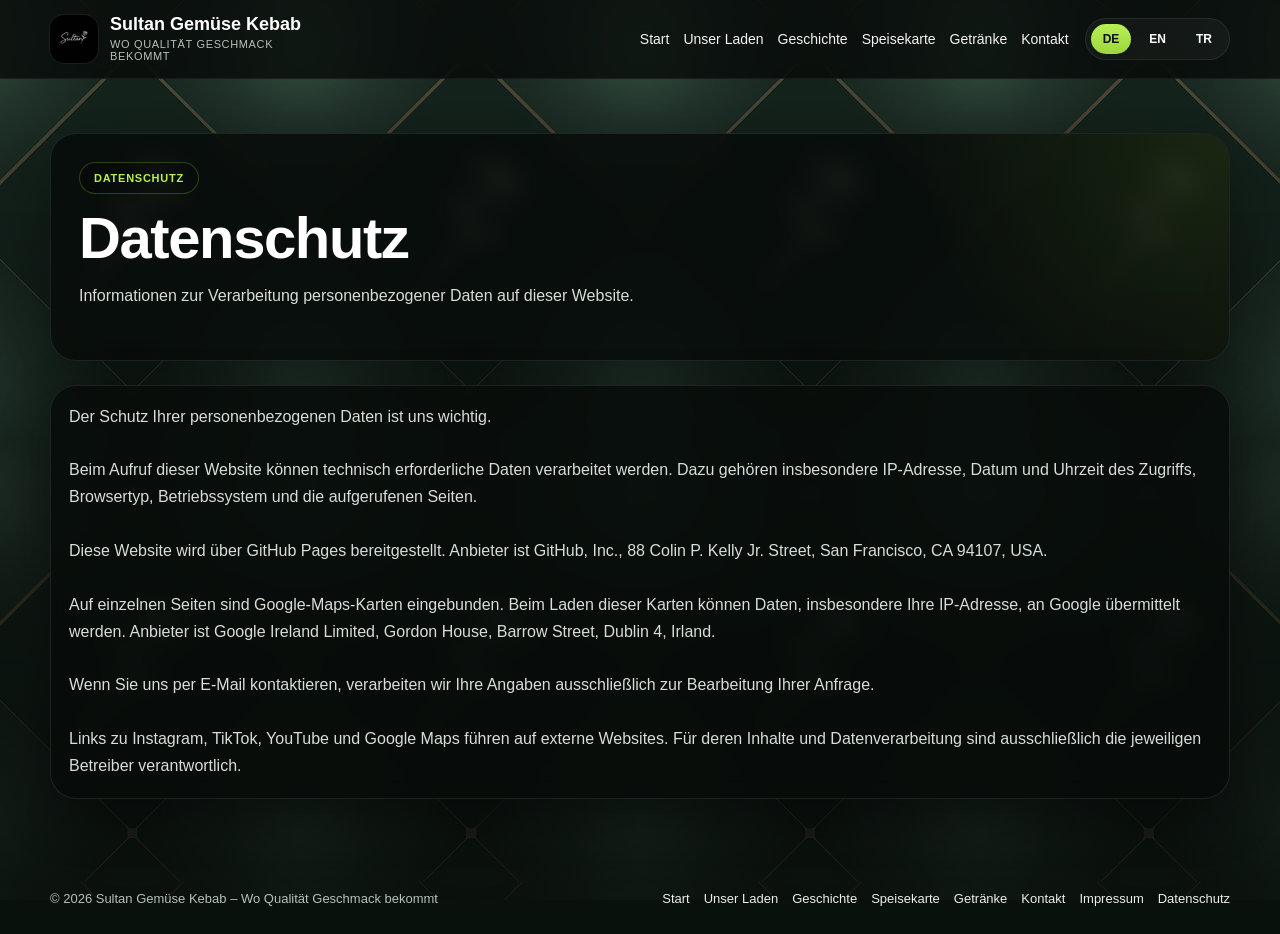
==== commit 82a367bf: "Add files via upload" ====
--- a/datenschutz.html
+++ b/datenschutz.html
@@ -1,114 +1 @@
-<!DOCTYPE html>
-<html lang="de">
-<head>
-  <meta charset="UTF-8" />
-  <meta name="viewport" content="width=device-width, initial-scale=1.0" />
-  <title data-meta-title="privacyPageTitle">Datenschutz – Sultan Gemüse Kebab Berlin</title>
-  <meta name="description" data-meta-description="privacyPageDesc" content="Datenschutzhinweise von Sultan Gemüse Kebab für diese Website, eingebettete Karten und Kontaktaufnahme per E-Mail." />
-  <meta name="robots" content="index,follow" />
-  <meta name="theme-color" content="#09120d" />
-  <meta property="og:type" content="website" />
-  <meta property="og:title" data-meta-title="privacyPageTitle" content="Datenschutz – Sultan Gemüse Kebab Berlin" />
-  <meta property="og:description" data-meta-description="privacyPageDesc" content="Datenschutzhinweise von Sultan Gemüse Kebab für diese Website, eingebettete Karten und Kontaktaufnahme per E-Mail." />
-  <meta property="og:image" content="Sultan Logo 8K.png" />
-  <meta property="og:locale" content="de_DE" />
-  <meta name="twitter:card" content="summary_large_image" />
-  <meta name="twitter:title" data-meta-title="privacyPageTitle" content="Datenschutz – Sultan Gemüse Kebab Berlin" />
-  <meta name="twitter:description" data-meta-description="privacyPageDesc" content="Datenschutzhinweise von Sultan Gemüse Kebab für diese Website, eingebettete Karten und Kontaktaufnahme per E-Mail." />
-  <meta name="twitter:image" content="Sultan Logo 8K.png" />
-  <link rel="stylesheet" href="css/style.css" />
-  <script type="application/ld+json">{
-  "@context":"https://schema.org",
-  "@type":"Restaurant",
-  "name":"Sultan Gemüse Kebab",
-  "image":"Sultan Logo 8K.png",
-  "description":"Sultan Gemüse Kebab in Berlin Lichterfelde mit Chicken Gemüse Kebab, Falafel, Lahmacun, Pizza und Getränken.",
-  "servesCuisine":["Turkish","Kebab","Falafel","Pizza"],
-  "priceRange":"€",
-  "address":{
-    "@type":"PostalAddress",
-    "streetAddress":"Ostpreußendamm 79",
-    "postalCode":"12207",
-    "addressLocality":"Berlin",
-    "addressCountry":"DE"
-  },
-  "openingHoursSpecification":[{
-    "@type":"OpeningHoursSpecification",
-    "dayOfWeek":["Monday","Tuesday","Wednesday","Thursday","Friday","Saturday","Sunday"],
-    "opens":"11:00",
-    "closes":"00:00"
-  }],
-  "sameAs":[
-    "https://www.instagram.com/sultan.official.content/",
-    "https://www.tiktok.com/@sultan.official.content",
-    "https://www.youtube.com/@sultan.official.content",
-    "https://www.google.com/maps/place/Sultan/@52.4184069,13.2949251,15z/data=!3m1!4b1!4m6!3m5!1s0x47a85b000eea7869:0xcba457e5f43fe588!8m2!3d52.4183943!4d13.3052034!16s%2Fg%2F11z1xtylwh"
-  ]
-}</script>
-</head>
-<body data-page="privacy">
-  <a class="skip-link" href="#main" data-i18n="skipLink">Zum Inhalt springen</a>
-  <header class="topbar">
-    <div class="container nav">
-      <a class="brand" href="index.html" aria-label="Sultan Startseite">
-        <img src="Sultan Logo 8K.png" alt="Sultan Logo" class="brand-logo">
-        <div class="brand-copy">
-          <strong data-i18n="siteName">Sultan Gemüse Kebab</strong>
-          <span data-i18n="tagline">Wo Qualität Geschmack bekommt</span>
-        </div>
-      </a>
-      <div class="nav-right">
-        <nav class="nav-links" aria-label="Hauptnavigation">
-          <a href="index.html" data-i18n="navStart">Start</a>
-          <a href="unser-laden.html" data-i18n="navStore">Unser Laden</a>
-          <a href="geschichte.html" data-i18n="navStory">Geschichte</a>
-          <a href="speisekarte.html" data-i18n="navMenu">Speisekarte</a>
-          <a href="getraenke.html" data-i18n="navDrinks">Getränke</a>
-          <a href="kontakt.html" data-i18n="navContact">Kontakt</a>
-        </nav>
-        <div class="lang-switch" aria-label="Sprachauswahl">
-          <button class="lang-btn active" data-lang="de" type="button">DE</button>
-          <button class="lang-btn" data-lang="en" type="button">EN</button>
-          <button class="lang-btn" data-lang="tr" type="button">TR</button>
-        </div>
-      </div>
-    </div>
-  </header>
-  <main id="main">
-    <section class="page-hero legal-hero">
-      <div class="container hero-card-large compact-hero">
-        <div class="hero-brand">
-          <div class="eyebrow" data-i18n="privacyTitle">Datenschutz</div>
-          <h1 data-i18n="privacyTitle">Datenschutz</h1>
-          <p class="lead" data-i18n="privacyHeroLead">Informationen zur Verarbeitung personenbezogener Daten auf dieser Website, bei der Kartenanzeige und bei Kontaktaufnahme per E-Mail.</p>
-        </div>
-      </div>
-    </section>
-    <section>
-      <div class="container legal-single">
-        <div class="legal-card legal-copy">
-          <h3 data-i18n="privacyTitle">Datenschutz</h3>
-          <p data-i18n-html="privacyText"></p>
-        </div>
-      </div>
-    </section>
-
-  </main>
-  <footer>
-    <div class="container footer-inner">
-      <span data-i18n="footerCopy">© 2026 Sultan Gemüse Kebab – Wo Qualität Geschmack bekommt</span>
-      <div class="footer-links">
-        <a href="index.html" data-i18n="navStart">Start</a>
-        <a href="unser-laden.html" data-i18n="navStore">Unser Laden</a>
-        <a href="geschichte.html" data-i18n="navStory">Geschichte</a>
-        <a href="speisekarte.html" data-i18n="navMenu">Speisekarte</a>
-        <a href="getraenke.html" data-i18n="navDrinks">Getränke</a>
-        <a href="kontakt.html" data-i18n="navContact">Kontakt</a>
-        <a href="impressum.html" data-i18n="legalTitle">Impressum</a>
-        <a href="datenschutz.html" data-i18n="privacyTitle">Datenschutz</a>
-      </div>
-    </div>
-  </footer>
-  <script src="js/script.js"></script>
-</body>
-</html>+<!DOCTYPE html><html lang="de"><head><meta charset="UTF-8" /><meta name="viewport" content="width=device-width, initial-scale=1.0" /><title data-meta-title="privacyPageTitle">Datenschutz – Sultan Gemüse Kebab Berlin</title><meta name="description" data-meta-description="privacyPageDesc" content="Datenschutzhinweise von Sultan Gemüse Kebab für diese Website." /><meta name="robots" content="index,follow" /><meta name="theme-color" content="#09120d" /><link rel="stylesheet" href="css/style.css" /></head><body data-page="privacy"><a class="skip-link" href="#main" data-i18n="skipLink">Zum Inhalt springen</a><header class="topbar"><div class="container nav"><a class="brand" href="index.html"><img src="Sultan Logo 8K.png" alt="Sultan Logo" class="brand-logo"><div class="brand-copy"><strong data-i18n="siteName">Sultan Gemüse Kebab</strong><span data-i18n="tagline">Wo Qualität Geschmack bekommt</span></div></a><div class="nav-right"><nav class="nav-links"><a href="index.html" data-i18n="navStart">Start</a><a href="unser-laden.html" data-i18n="navStore">Unser Laden</a><a href="geschichte.html" data-i18n="navStory">Geschichte</a><a href="speisekarte.html" data-i18n="navMenu">Speisekarte</a><a href="getraenke.html" data-i18n="navDrinks">Getränke</a><a href="kontakt.html" data-i18n="navContact">Kontakt</a></nav><div class="lang-switch"><button class="lang-btn active" data-lang="de" type="button">DE</button><button class="lang-btn" data-lang="en" type="button">EN</button><button class="lang-btn" data-lang="tr" type="button">TR</button></div></div></div></header><main id="main"><section class="page-hero"><div class="container hero-card-large compact-hero"><div class="hero-brand"><div class="eyebrow" data-i18n="privacyHeroEyebrow">Datenschutz</div><h1 data-i18n="privacyTitle">Datenschutz</h1><p class="lead" data-i18n="privacyHeroLead">Informationen zur Verarbeitung personenbezogener Daten auf dieser Website.</p></div></div></section><section><div class="container legal-single"><div class="legal-card legal-copy"><p data-i18n-html="privacyText"></p></div></div></section></main><footer><div class="container footer-inner"><span data-i18n="footerCopy">© 2026 Sultan Gemüse Kebab – Wo Qualität Geschmack bekommt</span><div class="footer-links"><a href="index.html" data-i18n="navStart">Start</a><a href="unser-laden.html" data-i18n="navStore">Unser Laden</a><a href="geschichte.html" data-i18n="navStory">Geschichte</a><a href="speisekarte.html" data-i18n="navMenu">Speisekarte</a><a href="getraenke.html" data-i18n="navDrinks">Getränke</a><a href="kontakt.html" data-i18n="navContact">Kontakt</a><a href="impressum.html" data-i18n="legalTitle">Impressum</a><a href="datenschutz.html" data-i18n="privacyTitle">Datenschutz</a></div></div></footer><script src="js/script.js"></script></body></html>
--- a/css/style.css
+++ b/css/style.css
@@ -1,136 +1,111 @@
-
 :root{
-  --bg:#09120d;
-  --panel:rgba(7,12,10,.84);
-  --panel-strong:rgba(6,10,8,.92);
-  --panel-soft:rgba(10,16,13,.76);
-  --text:#ffffff;
-  --muted:#d8ddd9;
-  --soft:#afbaaf;
-  --line:rgba(255,255,255,.10);
+  --bg:#08110c;
+  --panel:rgba(8,12,10,.86);
+  --panel-soft:rgba(10,15,12,.72);
+  --text:#fff;
+  --muted:#d7ddd7;
+  --soft:#b7c0b7;
+  --line:rgba(255,255,255,.09);
   --green:#9ed63c;
-  --green-strong:#bbf35a;
-  --shadow:0 18px 50px rgba(0,0,0,.34);
-  --shadow-strong:0 28px 90px rgba(0,0,0,.42);
-  --radius:28px;
-  --max:1240px;
+  --green-strong:#b8ef57;
+  --shadow:0 18px 48px rgba(0,0,0,.34);
+  --shadow-strong:0 28px 84px rgba(0,0,0,.42);
+  --radius:26px;
+  --max:1180px;
 }
 *{box-sizing:border-box}
 html{scroll-behavior:smooth}
-html,body{min-height:100%}
-body{margin:0;font-family:Arial,Helvetica,sans-serif;color:var(--text);background:var(--bg);overflow-x:hidden;position:relative}
-body::before{content:"";position:fixed;inset:0;z-index:-3;background-image:url("../background_web.png");background-repeat:repeat-y;background-position:center top;background-size:1400px auto;opacity:1;pointer-events:none}
-body::after{content:"";position:fixed;inset:0;z-index:-2;background:linear-gradient(180deg,rgba(4,6,5,.22) 0%,rgba(5,8,6,.52) 45%,rgba(5,8,6,.76) 100%),radial-gradient(circle at 15% 15%,rgba(158,214,60,.08),transparent 20%),radial-gradient(circle at 85% 18%,rgba(158,214,60,.06),transparent 20%),radial-gradient(circle at 22% 80%,rgba(158,214,60,.05),transparent 22%);pointer-events:none}
+body{margin:0;min-height:100%;font-family:Arial,Helvetica,sans-serif;color:var(--text);background:var(--bg);overflow-x:hidden;position:relative}
+body::before{content:"";position:fixed;inset:0;z-index:-3;background:url("../background_web.png") center top/1320px auto repeat-y;opacity:1;pointer-events:none}
+body::after{content:"";position:fixed;inset:0;z-index:-2;background:linear-gradient(180deg,rgba(3,5,4,.28),rgba(5,8,6,.62) 52%,rgba(4,7,5,.82));pointer-events:none}
 img{max-width:100%;display:block}
 a{text-decoration:none;color:inherit}
 button{font:inherit}
 iframe{display:block;border:0;width:100%}
-.container{width:min(var(--max),calc(100% - 24px));margin:0 auto}
-.skip-link{position:absolute;left:-9999px;top:auto;width:1px;height:1px;overflow:hidden}
-.skip-link:focus{left:16px;top:16px;width:auto;height:auto;z-index:4000;padding:12px 16px;background:#111;color:#fff;border-radius:12px}
-.topbar{position:sticky;top:0;z-index:2500;background:rgba(5,9,7,.72);backdrop-filter:blur(16px);-webkit-backdrop-filter:blur(16px);border-bottom:1px solid rgba(255,255,255,.06)}
-.nav{min-height:84px;display:flex;align-items:center;justify-content:space-between;gap:20px;padding:10px 0}
-.brand{display:flex;align-items:center;gap:14px;min-width:0}
-.brand-logo{width:56px;height:56px;border-radius:16px;object-fit:cover;flex:0 0 auto;box-shadow:0 0 0 1px rgba(255,255,255,.06);background:#000}
-.brand-copy strong{display:block;font-size:20px;line-height:1.05}
-.brand-copy span{display:block;margin-top:4px;font-size:12px;color:var(--soft);text-transform:uppercase;letter-spacing:.8px}
-.nav-right{display:flex;align-items:center;gap:18px;flex-wrap:wrap;justify-content:flex-end}
-.nav-links{display:flex;gap:16px;flex-wrap:wrap;justify-content:flex-end}
-.nav-links a{font-size:15px;color:#f1f1f1;padding:10px 0;position:relative}
-.nav-links a::after{content:"";position:absolute;left:0;bottom:4px;width:0;height:2px;background:var(--green-strong);transition:.22s ease}
+.container{width:min(var(--max),calc(100% - 28px));margin:0 auto}
+.skip-link{position:absolute;left:-9999px}
+.skip-link:focus{left:16px;top:16px;z-index:4000;background:#111;padding:12px 14px;border-radius:12px}
+.topbar{position:sticky;top:0;z-index:2500;background:rgba(6,9,7,.76);backdrop-filter:blur(14px);border-bottom:1px solid rgba(255,255,255,.05)}
+.nav{min-height:78px;display:flex;align-items:center;justify-content:space-between;gap:18px;padding:10px 0}
+.brand{display:flex;align-items:center;gap:12px;min-width:0}
+.brand-logo{width:48px;height:48px;border-radius:14px;object-fit:cover;background:#000;box-shadow:0 0 0 1px rgba(255,255,255,.06)}
+.brand-copy strong{display:block;font-size:18px;line-height:1.05}
+.brand-copy span{display:block;margin-top:4px;font-size:11px;line-height:1.15;color:var(--soft);letter-spacing:.65px;text-transform:uppercase;max-width:220px}
+.nav-right{display:flex;align-items:center;gap:16px;flex-wrap:wrap;justify-content:flex-end}
+.nav-links{display:flex;gap:14px;flex-wrap:wrap;justify-content:flex-end}
+.nav-links a{font-size:14px;color:#f3f3f3;padding:10px 0;position:relative}
+.nav-links a::after{content:"";position:absolute;left:0;bottom:4px;width:0;height:2px;background:var(--green-strong);transition:.2s ease}
 .nav-links a:hover::after,.nav-links a:focus-visible::after,.nav-links a.is-active::after{width:100%}
-.lang-switch{display:flex;align-items:center;gap:6px;background:rgba(255,255,255,.04);border:1px solid rgba(255,255,255,.08);border-radius:999px;padding:6px}
-.lang-btn{border:0;background:transparent;color:#fff;padding:9px 12px;border-radius:999px;font-size:13px;font-weight:700;cursor:pointer;transition:.2s ease}
+.lang-switch{display:flex;align-items:center;gap:6px;padding:5px;border-radius:999px;background:rgba(255,255,255,.04);border:1px solid rgba(255,255,255,.08)}
+.lang-btn{border:0;background:transparent;color:#fff;padding:8px 12px;border-radius:999px;font-size:12px;font-weight:700;cursor:pointer}
 .lang-btn.active{background:linear-gradient(180deg,var(--green-strong),var(--green));color:#09110b}
-main{padding-bottom:56px}
-.page-hero{padding:62px 0 28px;position:relative;z-index:1}
-.hero-card-large{display:grid;grid-template-columns:1.05fr .95fr;gap:28px;align-items:stretch;background:linear-gradient(180deg,rgba(7,12,10,.78),rgba(7,12,10,.92));border:1px solid rgba(255,255,255,.08);border-radius:32px;padding:34px;box-shadow:var(--shadow-strong);backdrop-filter:blur(12px);-webkit-backdrop-filter:blur(12px);overflow:hidden;position:relative}
-.hero-card-large::before{content:"";position:absolute;inset:0;background:radial-gradient(circle at top right,rgba(158,214,60,.14),transparent 28%),linear-gradient(180deg,rgba(255,255,255,.02),transparent);pointer-events:none}
+main{padding-bottom:52px}
+.page-hero{padding:54px 0 24px}
+.hero-card-large,.section-card,.legal-card,.menu-block,.info-card,.page-link,.mini-panel,.map-card,.poster-card,.stat,.card{background:var(--panel);border:1px solid var(--line);border-radius:var(--radius);box-shadow:var(--shadow);backdrop-filter:blur(10px)}
+.hero-card-large{display:grid;grid-template-columns:1.08fr .92fr;gap:22px;padding:28px;box-shadow:var(--shadow-strong);position:relative;overflow:hidden}
+.hero-card-large::before{content:"";position:absolute;inset:0;background:radial-gradient(circle at top right,rgba(158,214,60,.12),transparent 26%);pointer-events:none}
 .compact-hero{grid-template-columns:1fr}
 .hero-brand,.hero-side{display:flex;flex-direction:column;justify-content:center}
-.hero-side{gap:14px}
-.hero-visual,.visual-card img,.poster-visual{border-radius:24px;border:1px solid rgba(255,255,255,.08);box-shadow:var(--shadow)}
-.hero-logo{width:min(100%,280px);margin:0 auto 8px}
-.eyebrow{display:inline-flex;align-items:center;gap:8px;padding:10px 16px;border-radius:999px;border:1px solid rgba(158,214,60,.32);background:rgba(0,0,0,.18);color:var(--green-strong);font-size:12px;font-weight:700;letter-spacing:.85px;text-transform:uppercase;margin-bottom:18px;width:max-content}
+.hero-side{gap:12px}
+.eyebrow,.kicker{display:inline-flex;align-items:center;padding:9px 14px;border-radius:999px;border:1px solid rgba(158,214,60,.26);background:rgba(0,0,0,.18);color:var(--green-strong);font-size:11px;font-weight:700;letter-spacing:.75px;text-transform:uppercase;width:max-content;margin-bottom:16px}
 h1,h2,h3,p{margin-top:0}
-h1{margin-bottom:18px;font-size:clamp(38px,6vw,76px);line-height:.95;letter-spacing:-1.8px;max-width:860px;text-wrap:balance}
-h2{font-size:clamp(28px,4vw,46px);line-height:1.02;letter-spacing:-1px;margin-bottom:14px}
-h3{font-size:22px;line-height:1.12;margin-bottom:12px}
-.lead{margin:0 0 28px;max-width:760px;color:var(--muted);font-size:17px;line-height:1.75}
-.cta-row{display:flex;gap:14px;flex-wrap:wrap}
-.btn{min-height:54px;padding:0 24px;border-radius:16px;display:inline-flex;align-items:center;justify-content:center;font-weight:700;transition:.2s ease;border:1px solid transparent}
-.btn-primary{background:linear-gradient(180deg,var(--green-strong),var(--green));color:#09110b;box-shadow:0 12px 30px rgba(158,214,60,.22)}
+h1{margin-bottom:16px;font-size:clamp(34px,5vw,58px);line-height:.98;letter-spacing:-1.4px;max-width:720px}
+h2{margin-bottom:12px;font-size:clamp(24px,3.5vw,38px);line-height:1.04;letter-spacing:-.8px}
+h3{margin-bottom:10px;font-size:20px;line-height:1.12}
+.lead,p{color:var(--muted);font-size:16px;line-height:1.68}
+.lead{max-width:690px;margin-bottom:22px}
+.cta-row{display:flex;gap:12px;flex-wrap:wrap}
+.btn{min-height:50px;padding:0 22px;border-radius:15px;display:inline-flex;align-items:center;justify-content:center;font-weight:700;border:1px solid transparent;transition:.18s ease}
+.btn:hover,.btn:focus-visible{transform:translateY(-1px)}
+.btn-primary{background:linear-gradient(180deg,var(--green-strong),var(--green));color:#09110b;box-shadow:0 10px 26px rgba(158,214,60,.2)}
 .btn-secondary{background:rgba(255,255,255,.04);border-color:rgba(255,255,255,.10);color:#fff}
-.btn:hover,.btn:focus-visible{transform:translateY(-1px)}
-.hero-highlights,.value-row{display:grid;grid-template-columns:repeat(3,minmax(0,1fr));gap:14px;margin-top:24px}
-.highlight,.pill-card,.mini-panel,.card,.info-card,.menu-block,.legal-card,.visual-card,.map-card,.poster-card{background:var(--panel);border:1px solid var(--line);border-radius:24px;box-shadow:var(--shadow);backdrop-filter:blur(10px);-webkit-backdrop-filter:blur(10px)}
-.highlight{padding:18px}
-.highlight strong{display:block;font-size:26px;line-height:1;margin-bottom:8px;color:var(--green-strong)}
-.highlight span{display:block;color:var(--muted);line-height:1.55;font-size:14px}
-.mini-panel{padding:18px}
-.mini-panel strong{display:block;margin-bottom:7px;font-size:19px}
-.mini-panel span{display:block;color:var(--muted);line-height:1.65}
-section{padding:16px 0}
-.section-head{max-width:760px;margin:0 0 22px}
-.kicker{font-size:13px;text-transform:uppercase;letter-spacing:.9px;color:var(--green-strong);font-weight:700;margin-bottom:10px}
-.section-head p{color:var(--muted);line-height:1.72}
-.grid-3{display:grid;grid-template-columns:repeat(3,minmax(0,1fr));gap:18px}
-.card{padding:24px}
-.card p{margin:0;color:var(--muted);line-height:1.7}
-.page-links{display:grid;grid-template-columns:repeat(2,minmax(0,1fr));gap:18px}
-.page-link{padding:24px;border-radius:24px;background:var(--panel);border:1px solid var(--line);box-shadow:var(--shadow);display:block;transition:.2s ease}
-.page-link strong{display:block;font-size:22px;margin-bottom:8px}
-.page-link span{display:block;color:var(--muted);line-height:1.7}
-.page-link:hover{transform:translateY(-2px);border-color:rgba(158,214,60,.26)}
-.feature-split,.contact-grid,.menu-grid,.story-grid,.split-grid{display:grid;grid-template-columns:1fr 1fr;gap:18px}
-.info-card,.menu-block,.legal-card,.visual-card,.poster-card,.map-card{padding:24px}
-.info-card p,.menu-copy small,.legal-copy p,.note,.caption{color:var(--muted);line-height:1.75}
-.pill{display:inline-flex;align-items:center;justify-content:center;padding:10px 16px;border:1px solid rgba(158,214,60,.26);border-radius:999px;background:rgba(255,255,255,.03);font-size:14px;font-weight:700;color:#fff}
-.value-row{grid-template-columns:repeat(4,minmax(0,1fr))}
-.value-row .pill{width:100%}
-.menu-grid{align-items:start}
-.menu-block h3{margin-bottom:14px}
-.menu-item{display:flex;justify-content:space-between;gap:16px;padding:15px 0;border-top:1px solid rgba(255,255,255,.08)}
+.hero-highlights,.value-row,.grid-3,.stats-grid,.contact-grid,.menu-grid,.legal-single,.feature-split,.two-col{display:grid;gap:14px}
+.hero-highlights,.value-row,.grid-3,.stats-grid{grid-template-columns:repeat(3,minmax(0,1fr))}
+.highlight,.mini-panel,.card,.stat,.info-card,.menu-block,.legal-card,.page-link,.map-card,.poster-card{padding:18px}
+.highlight strong,.stat strong{display:block;font-size:20px;margin-bottom:8px;color:#fff}
+.highlight span,.stat span,.mini-panel span,.page-link span,.card p{font-size:14px;line-height:1.6;color:var(--muted)}
+.logo-stage{background:rgba(0,0,0,.22);border:1px solid rgba(255,255,255,.07);border-radius:24px;min-height:280px;padding:28px;display:flex;align-items:center;justify-content:center}
+.hero-logo-clean{width:min(100%,360px);height:auto;object-fit:contain}
+.section-head{max-width:680px;margin:0 0 18px}
+section{padding:0 0 24px}
+.grid-3 .card h3,.page-link strong,.mini-panel strong,.info-card h3,.menu-block h3,.poster-card h3,.map-card h3,.legal-card h3{display:block;color:#fff}
+.page-links,.compact-links{display:grid;grid-template-columns:repeat(2,minmax(0,1fr));gap:14px}
+.page-link strong{font-size:18px;margin-bottom:8px}
+.feature-split,.two-col{grid-template-columns:1fr 1fr;align-items:start}
+.contact-grid{grid-template-columns:repeat(3,minmax(0,1fr))}
+.map-card{overflow:hidden;padding:0}
+.map-copy{padding:18px 18px 0}
+.map-frame{height:360px;border-top:1px solid rgba(255,255,255,.07);margin-top:16px}
+.poster-card img,.hero-poster,.hero-visual{width:100%;height:auto;border-radius:22px;border:1px solid rgba(255,255,255,.07);box-shadow:var(--shadow)}
+.menu-grid{grid-template-columns:repeat(2,minmax(0,1fr))}
+.menu-item{display:flex;align-items:flex-start;justify-content:space-between;gap:14px;padding:11px 0;border-top:1px solid rgba(255,255,255,.06)}
 .menu-item:first-of-type{border-top:0;padding-top:0}
-.menu-copy strong{display:block;font-size:18px;margin-bottom:4px}
-.menu-copy small{display:block;font-size:13px}
-.price{font-weight:800;font-size:22px;white-space:nowrap}
-.note{margin-top:16px;font-size:13px}
-.maps-link{display:inline-flex;align-items:center;gap:10px;font-weight:700;color:var(--green-strong)}
-.social-row{display:flex;gap:10px;flex-wrap:wrap}
-.visual-card,.poster-card{overflow:hidden}
-.visual-card img,.poster-card img{width:100%;height:100%;object-fit:cover;border-radius:20px}
-.caption{margin-top:12px;font-size:14px}
-.map-frame{border-radius:22px;overflow:hidden;border:1px solid rgba(255,255,255,.08);box-shadow:var(--shadow);min-height:340px;background:#0d0d0d}
-.map-frame iframe{min-height:340px}
-.map-card .cta-row{margin-top:18px}
-.stats-grid{display:grid;grid-template-columns:repeat(3,minmax(0,1fr));gap:18px}
-.stat{padding:22px;border-radius:24px;background:var(--panel);border:1px solid var(--line);box-shadow:var(--shadow)}
-.stat strong{display:block;font-size:34px;color:var(--green-strong);margin-bottom:8px}
-.stat span{display:block;color:var(--muted);line-height:1.6}
-.legal-single{max-width:980px}
-.legal-copy a{color:var(--green-strong)}
-.footer-inner,footer .container{display:flex;justify-content:space-between;align-items:center;gap:18px;flex-wrap:wrap}
-footer{padding:22px 0 34px;border-top:1px solid rgba(255,255,255,.07);background:rgba(5,8,6,.56)}
-.footer-links{display:flex;gap:14px;flex-wrap:wrap;color:var(--muted);font-size:14px}
-.home-map{margin-top:8px}
-.home-map .map-card{display:grid;grid-template-columns:0.95fr 1.05fr;gap:18px;align-items:stretch}
-.dual-visual{display:grid;grid-template-columns:1fr 1fr;gap:18px}
-.hero-poster{padding:0;background:transparent;border:0;box-shadow:none}
-.hero-poster img{border-radius:24px;border:1px solid rgba(255,255,255,.08);box-shadow:var(--shadow)}
-@media (max-width:1080px){
-  .hero-card-large,.feature-split,.contact-grid,.menu-grid,.story-grid,.split-grid,.home-map .map-card{grid-template-columns:1fr}
-  .grid-3,.stats-grid,.hero-highlights,.value-row,.page-links{grid-template-columns:1fr 1fr}
+.menu-copy strong{display:block;font-size:16px;margin-bottom:4px}
+.menu-copy small{display:block;color:var(--soft);font-size:13px;line-height:1.45}
+.price{font-weight:700;white-space:nowrap}
+.subhead{margin-top:20px;padding-top:18px;border-top:1px solid rgba(255,255,255,.07)}
+.note{font-size:13px;color:var(--soft)}
+.legal-copy p{margin-bottom:0}
+footer{padding:6px 0 28px}
+.footer-inner{display:flex;gap:18px;justify-content:space-between;align-items:flex-start;flex-wrap:wrap;padding-top:10px}
+.footer-inner span{font-size:13px;color:var(--soft)}
+.footer-links{display:flex;gap:14px;flex-wrap:wrap}
+.footer-links a{font-size:13px;color:#ececec}
+.social-links{display:flex;gap:10px;flex-wrap:wrap}
+.social-links a{padding:10px 12px;border-radius:14px;background:rgba(255,255,255,.04);border:1px solid rgba(255,255,255,.08);font-size:14px}
+.phone-link{font-weight:700}
+@media (max-width:980px){
+  .hero-card-large,.feature-split,.two-col,.menu-grid,.contact-grid,.grid-3,.stats-grid,.hero-highlights,.value-row,.page-links{grid-template-columns:1fr}
+  .hero-card-large{padding:22px}
+  .logo-stage{min-height:220px}
 }
 @media (max-width:760px){
   .nav{align-items:flex-start}
   .nav-right{width:100%;justify-content:flex-start}
-  .grid-3,.stats-grid,.hero-highlights,.value-row,.page-links,.dual-visual{grid-template-columns:1fr}
-  .hero-card-large{padding:24px}
-  h1{font-size:clamp(34px,10vw,56px)}
-  .lead{font-size:16px}
+  .brand-copy strong{font-size:16px}
+  .brand-copy span{font-size:10px;max-width:160px}
+  h1{font-size:clamp(30px,11vw,42px)}
+  .lead,p{font-size:15px;line-height:1.62}
   .btn{width:100%}
-  .cta-row{flex-direction:column}
-  .menu-item{align-items:flex-start}
-  .price{font-size:20px}
+  .map-frame{height:300px}
 }
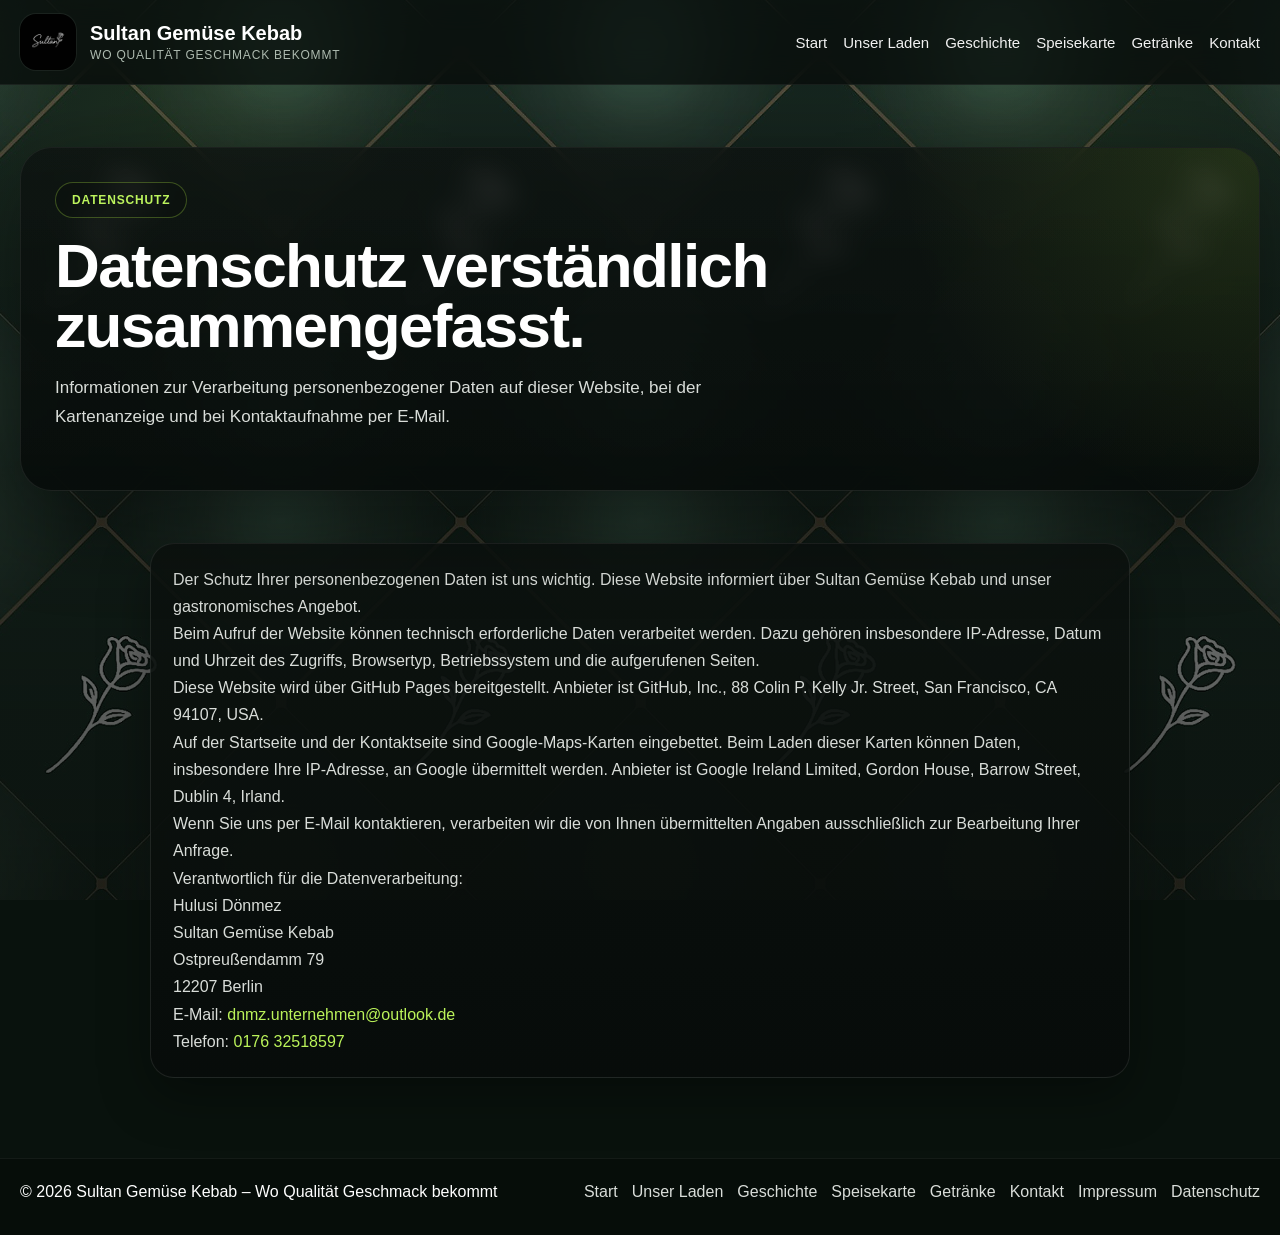
==== commit 4f2d8594: "Add files via upload" ====
--- a/datenschutz.html
+++ b/datenschutz.html
@@ -1 +1,6 @@
-<!DOCTYPE html><html lang="de"><head><meta charset="UTF-8" /><meta name="viewport" content="width=device-width, initial-scale=1.0" /><title data-meta-title="privacyPageTitle">Datenschutz – Sultan Gemüse Kebab Berlin</title><meta name="description" data-meta-description="privacyPageDesc" content="Datenschutzhinweise von Sultan Gemüse Kebab für diese Website." /><meta name="robots" content="index,follow" /><meta name="theme-color" content="#09120d" /><link rel="stylesheet" href="css/style.css" /></head><body data-page="privacy"><a class="skip-link" href="#main" data-i18n="skipLink">Zum Inhalt springen</a><header class="topbar"><div class="container nav"><a class="brand" href="index.html"><img src="Sultan Logo 8K.png" alt="Sultan Logo" class="brand-logo"><div class="brand-copy"><strong data-i18n="siteName">Sultan Gemüse Kebab</strong><span data-i18n="tagline">Wo Qualität Geschmack bekommt</span></div></a><div class="nav-right"><nav class="nav-links"><a href="index.html" data-i18n="navStart">Start</a><a href="unser-laden.html" data-i18n="navStore">Unser Laden</a><a href="geschichte.html" data-i18n="navStory">Geschichte</a><a href="speisekarte.html" data-i18n="navMenu">Speisekarte</a><a href="getraenke.html" data-i18n="navDrinks">Getränke</a><a href="kontakt.html" data-i18n="navContact">Kontakt</a></nav><div class="lang-switch"><button class="lang-btn active" data-lang="de" type="button">DE</button><button class="lang-btn" data-lang="en" type="button">EN</button><button class="lang-btn" data-lang="tr" type="button">TR</button></div></div></div></header><main id="main"><section class="page-hero"><div class="container hero-card-large compact-hero"><div class="hero-brand"><div class="eyebrow" data-i18n="privacyHeroEyebrow">Datenschutz</div><h1 data-i18n="privacyTitle">Datenschutz</h1><p class="lead" data-i18n="privacyHeroLead">Informationen zur Verarbeitung personenbezogener Daten auf dieser Website.</p></div></div></section><section><div class="container legal-single"><div class="legal-card legal-copy"><p data-i18n-html="privacyText"></p></div></div></section></main><footer><div class="container footer-inner"><span data-i18n="footerCopy">© 2026 Sultan Gemüse Kebab – Wo Qualität Geschmack bekommt</span><div class="footer-links"><a href="index.html" data-i18n="navStart">Start</a><a href="unser-laden.html" data-i18n="navStore">Unser Laden</a><a href="geschichte.html" data-i18n="navStory">Geschichte</a><a href="speisekarte.html" data-i18n="navMenu">Speisekarte</a><a href="getraenke.html" data-i18n="navDrinks">Getränke</a><a href="kontakt.html" data-i18n="navContact">Kontakt</a><a href="impressum.html" data-i18n="legalTitle">Impressum</a><a href="datenschutz.html" data-i18n="privacyTitle">Datenschutz</a></div></div></footer><script src="js/script.js"></script></body></html>+<!DOCTYPE html><html lang="de"><head><meta charset="UTF-8" /><meta name="viewport" content="width=device-width, initial-scale=1.0" />
+<title>Datenschutz – Sultan Gemüse Kebab Berlin</title><meta name="description" content="Datenschutzhinweise von Sultan Gemüse Kebab für diese Website, eingebettete Karten und Kontaktaufnahme per E-Mail." /><meta name="robots" content="index,follow" /><meta name="theme-color" content="#09120d" />
+<meta property="og:type" content="website" /><meta property="og:title" content="Datenschutz – Sultan Gemüse Kebab Berlin" /><meta property="og:description" content="Datenschutzhinweise von Sultan Gemüse Kebab für diese Website, eingebettete Karten und Kontaktaufnahme per E-Mail." /><meta property="og:image" content="Sultan Logo 8K.png" /><meta property="og:locale" content="de_DE" />
+<meta name="twitter:card" content="summary_large_image" /><meta name="twitter:title" content="Datenschutz – Sultan Gemüse Kebab Berlin" /><meta name="twitter:description" content="Datenschutzhinweise von Sultan Gemüse Kebab für diese Website, eingebettete Karten und Kontaktaufnahme per E-Mail." /><meta name="twitter:image" content="Sultan Logo 8K.png" />
+<link rel="stylesheet" href="css/style.css" /><script type="application/ld+json">{"@context":"https://schema.org","@type":"Restaurant","name":"Sultan Gemüse Kebab","image":"Sultan Logo 8K.png","description":"Sultan Gemüse Kebab in Berlin Lichterfelde mit Chicken Gemüse Kebab, Falafel, Lahmacun, Pizza und Getränken.","servesCuisine":["Turkish","Kebab","Falafel","Pizza"],"priceRange":"€","address":{"@type":"PostalAddress","streetAddress":"Ostpreußendamm 79","postalCode":"12207","addressLocality":"Berlin","addressCountry":"DE"},"openingHoursSpecification":[{"@type":"OpeningHoursSpecification","dayOfWeek":["Monday","Tuesday","Wednesday","Thursday","Friday","Saturday","Sunday"],"opens":"11:00","closes":"00:00"}],"sameAs":["https://www.instagram.com/sultan.official.content/","https://www.tiktok.com/@sultan.official.content","https://www.youtube.com/@sultan.official.content","https://www.google.com/maps/place/Sultan/@52.4184069,13.2949251,15z/data=!3m1!4b1!4m6!3m5!1s0x47a85b000eea7869:0xcba457e5f43fe588!8m2!3d52.4183943!4d13.3052034!16s%2Fg%2F11z1xtylwh"]}</script></head><body><a class="skip-link" href="#main">Zum Inhalt springen</a><header class="topbar"><div class="container nav"><a class="brand" href="index.html" aria-label="Sultan Startseite"><img src="Sultan Logo 8K.png" alt="Sultan Logo" class="brand-logo"><div class="brand-copy"><strong>Sultan Gemüse Kebab</strong><span>Wo Qualität Geschmack bekommt</span></div></a><nav class="nav-links" aria-label="Hauptnavigation"><a href="index.html">Start</a><a href="unser-laden.html">Unser Laden</a><a href="geschichte.html">Geschichte</a><a href="speisekarte.html">Speisekarte</a><a href="getraenke.html">Getränke</a><a href="kontakt.html">Kontakt</a></nav></div></header>
+<main id="main"><section class="page-hero"><div class="container hero-card-large compact-hero"><div class="hero-brand legal-single"><div class="eyebrow">Datenschutz</div><h1>Datenschutz verständlich zusammengefasst.</h1><p class="lead">Informationen zur Verarbeitung personenbezogener Daten auf dieser Website, bei der Kartenanzeige und bei Kontaktaufnahme per E-Mail.</p></div></div></section><section><div class="container legal-single"><div class="legal-card legal-copy"><p>Der Schutz Ihrer personenbezogenen Daten ist uns wichtig. Diese Website informiert über Sultan Gemüse Kebab und unser gastronomisches Angebot.</p><p>Beim Aufruf der Website können technisch erforderliche Daten verarbeitet werden. Dazu gehören insbesondere IP-Adresse, Datum und Uhrzeit des Zugriffs, Browsertyp, Betriebssystem und die aufgerufenen Seiten.</p><p>Diese Website wird über GitHub Pages bereitgestellt. Anbieter ist GitHub, Inc., 88 Colin P. Kelly Jr. Street, San Francisco, CA 94107, USA.</p><p>Auf der Startseite und der Kontaktseite sind Google-Maps-Karten eingebettet. Beim Laden dieser Karten können Daten, insbesondere Ihre IP-Adresse, an Google übermittelt werden. Anbieter ist Google Ireland Limited, Gordon House, Barrow Street, Dublin 4, Irland.</p><p>Wenn Sie uns per E-Mail kontaktieren, verarbeiten wir die von Ihnen übermittelten Angaben ausschließlich zur Bearbeitung Ihrer Anfrage.</p><p>Verantwortlich für die Datenverarbeitung:<br>Hulusi Dönmez<br>Sultan Gemüse Kebab<br>Ostpreußendamm 79<br>12207 Berlin<br>E-Mail: <a href="mailto:dnmz.unternehmen@outlook.de">dnmz.unternehmen@outlook.de</a><br>Telefon: <a href="tel:+4917632518597">0176 32518597</a></p></div></div></section></main><footer><div class="container footer-inner"><span>© 2026 Sultan Gemüse Kebab – Wo Qualität Geschmack bekommt</span><div class="footer-links"><a href="index.html">Start</a><a href="unser-laden.html">Unser Laden</a><a href="geschichte.html">Geschichte</a><a href="speisekarte.html">Speisekarte</a><a href="getraenke.html">Getränke</a><a href="kontakt.html">Kontakt</a><a href="impressum.html">Impressum</a><a href="datenschutz.html">Datenschutz</a></div></div></footer><script src="js/script.js"></script></body></html>
--- a/css/style.css
+++ b/css/style.css
@@ -1,111 +1,44 @@
+
 :root{
-  --bg:#08110c;
-  --panel:rgba(8,12,10,.86);
-  --panel-soft:rgba(10,15,12,.72);
-  --text:#fff;
-  --muted:#d7ddd7;
-  --soft:#b7c0b7;
+  --bg:#09120d;
+  --panel:rgba(7,12,10,.84);
+  --panel-strong:rgba(6,10,8,.92);
+  --text:#ffffff;
+  --muted:#d9ddd9;
+  --soft:#adbaaf;
   --line:rgba(255,255,255,.09);
   --green:#9ed63c;
-  --green-strong:#b8ef57;
-  --shadow:0 18px 48px rgba(0,0,0,.34);
-  --shadow-strong:0 28px 84px rgba(0,0,0,.42);
-  --radius:26px;
-  --max:1180px;
+  --green-strong:#bbf35a;
+  --shadow:0 18px 50px rgba(0,0,0,.34);
+  --shadow-strong:0 28px 90px rgba(0,0,0,.42);
+  --max:1240px;
 }
 *{box-sizing:border-box}
 html{scroll-behavior:smooth}
-body{margin:0;min-height:100%;font-family:Arial,Helvetica,sans-serif;color:var(--text);background:var(--bg);overflow-x:hidden;position:relative}
-body::before{content:"";position:fixed;inset:0;z-index:-3;background:url("../background_web.png") center top/1320px auto repeat-y;opacity:1;pointer-events:none}
-body::after{content:"";position:fixed;inset:0;z-index:-2;background:linear-gradient(180deg,rgba(3,5,4,.28),rgba(5,8,6,.62) 52%,rgba(4,7,5,.82));pointer-events:none}
-img{max-width:100%;display:block}
-a{text-decoration:none;color:inherit}
-button{font:inherit}
-iframe{display:block;border:0;width:100%}
-.container{width:min(var(--max),calc(100% - 28px));margin:0 auto}
+body{margin:0;font-family:Arial,Helvetica,sans-serif;color:var(--text);background:var(--bg);overflow-x:hidden;position:relative}
+body::before{content:"";position:fixed;inset:0;z-index:-3;background:url("../background_web.png") center top/1400px auto repeat-y;opacity:1;pointer-events:none}
+body::after{content:"";position:fixed;inset:0;z-index:-2;background:linear-gradient(180deg,rgba(4,6,5,.25) 0%,rgba(5,8,6,.5) 45%,rgba(5,8,6,.74) 100%),radial-gradient(circle at 15% 15%,rgba(158,214,60,.08),transparent 20%),radial-gradient(circle at 85% 18%,rgba(158,214,60,.06),transparent 20%);pointer-events:none}
+img{max-width:100%;display:block} a{text-decoration:none;color:inherit} iframe{display:block;border:0;width:100%}
+.container{width:min(var(--max),calc(100% - 24px));margin:0 auto}
 .skip-link{position:absolute;left:-9999px}
-.skip-link:focus{left:16px;top:16px;z-index:4000;background:#111;padding:12px 14px;border-radius:12px}
-.topbar{position:sticky;top:0;z-index:2500;background:rgba(6,9,7,.76);backdrop-filter:blur(14px);border-bottom:1px solid rgba(255,255,255,.05)}
-.nav{min-height:78px;display:flex;align-items:center;justify-content:space-between;gap:18px;padding:10px 0}
-.brand{display:flex;align-items:center;gap:12px;min-width:0}
-.brand-logo{width:48px;height:48px;border-radius:14px;object-fit:cover;background:#000;box-shadow:0 0 0 1px rgba(255,255,255,.06)}
-.brand-copy strong{display:block;font-size:18px;line-height:1.05}
-.brand-copy span{display:block;margin-top:4px;font-size:11px;line-height:1.15;color:var(--soft);letter-spacing:.65px;text-transform:uppercase;max-width:220px}
-.nav-right{display:flex;align-items:center;gap:16px;flex-wrap:wrap;justify-content:flex-end}
-.nav-links{display:flex;gap:14px;flex-wrap:wrap;justify-content:flex-end}
-.nav-links a{font-size:14px;color:#f3f3f3;padding:10px 0;position:relative}
-.nav-links a::after{content:"";position:absolute;left:0;bottom:4px;width:0;height:2px;background:var(--green-strong);transition:.2s ease}
-.nav-links a:hover::after,.nav-links a:focus-visible::after,.nav-links a.is-active::after{width:100%}
-.lang-switch{display:flex;align-items:center;gap:6px;padding:5px;border-radius:999px;background:rgba(255,255,255,.04);border:1px solid rgba(255,255,255,.08)}
-.lang-btn{border:0;background:transparent;color:#fff;padding:8px 12px;border-radius:999px;font-size:12px;font-weight:700;cursor:pointer}
-.lang-btn.active{background:linear-gradient(180deg,var(--green-strong),var(--green));color:#09110b}
-main{padding-bottom:52px}
-.page-hero{padding:54px 0 24px}
-.hero-card-large,.section-card,.legal-card,.menu-block,.info-card,.page-link,.mini-panel,.map-card,.poster-card,.stat,.card{background:var(--panel);border:1px solid var(--line);border-radius:var(--radius);box-shadow:var(--shadow);backdrop-filter:blur(10px)}
-.hero-card-large{display:grid;grid-template-columns:1.08fr .92fr;gap:22px;padding:28px;box-shadow:var(--shadow-strong);position:relative;overflow:hidden}
-.hero-card-large::before{content:"";position:absolute;inset:0;background:radial-gradient(circle at top right,rgba(158,214,60,.12),transparent 26%);pointer-events:none}
-.compact-hero{grid-template-columns:1fr}
-.hero-brand,.hero-side{display:flex;flex-direction:column;justify-content:center}
-.hero-side{gap:12px}
-.eyebrow,.kicker{display:inline-flex;align-items:center;padding:9px 14px;border-radius:999px;border:1px solid rgba(158,214,60,.26);background:rgba(0,0,0,.18);color:var(--green-strong);font-size:11px;font-weight:700;letter-spacing:.75px;text-transform:uppercase;width:max-content;margin-bottom:16px}
-h1,h2,h3,p{margin-top:0}
-h1{margin-bottom:16px;font-size:clamp(34px,5vw,58px);line-height:.98;letter-spacing:-1.4px;max-width:720px}
-h2{margin-bottom:12px;font-size:clamp(24px,3.5vw,38px);line-height:1.04;letter-spacing:-.8px}
-h3{margin-bottom:10px;font-size:20px;line-height:1.12}
-.lead,p{color:var(--muted);font-size:16px;line-height:1.68}
-.lead{max-width:690px;margin-bottom:22px}
-.cta-row{display:flex;gap:12px;flex-wrap:wrap}
-.btn{min-height:50px;padding:0 22px;border-radius:15px;display:inline-flex;align-items:center;justify-content:center;font-weight:700;border:1px solid transparent;transition:.18s ease}
-.btn:hover,.btn:focus-visible{transform:translateY(-1px)}
-.btn-primary{background:linear-gradient(180deg,var(--green-strong),var(--green));color:#09110b;box-shadow:0 10px 26px rgba(158,214,60,.2)}
-.btn-secondary{background:rgba(255,255,255,.04);border-color:rgba(255,255,255,.10);color:#fff}
-.hero-highlights,.value-row,.grid-3,.stats-grid,.contact-grid,.menu-grid,.legal-single,.feature-split,.two-col{display:grid;gap:14px}
-.hero-highlights,.value-row,.grid-3,.stats-grid{grid-template-columns:repeat(3,minmax(0,1fr))}
-.highlight,.mini-panel,.card,.stat,.info-card,.menu-block,.legal-card,.page-link,.map-card,.poster-card{padding:18px}
-.highlight strong,.stat strong{display:block;font-size:20px;margin-bottom:8px;color:#fff}
-.highlight span,.stat span,.mini-panel span,.page-link span,.card p{font-size:14px;line-height:1.6;color:var(--muted)}
-.logo-stage{background:rgba(0,0,0,.22);border:1px solid rgba(255,255,255,.07);border-radius:24px;min-height:280px;padding:28px;display:flex;align-items:center;justify-content:center}
-.hero-logo-clean{width:min(100%,360px);height:auto;object-fit:contain}
-.section-head{max-width:680px;margin:0 0 18px}
-section{padding:0 0 24px}
-.grid-3 .card h3,.page-link strong,.mini-panel strong,.info-card h3,.menu-block h3,.poster-card h3,.map-card h3,.legal-card h3{display:block;color:#fff}
-.page-links,.compact-links{display:grid;grid-template-columns:repeat(2,minmax(0,1fr));gap:14px}
-.page-link strong{font-size:18px;margin-bottom:8px}
-.feature-split,.two-col{grid-template-columns:1fr 1fr;align-items:start}
-.contact-grid{grid-template-columns:repeat(3,minmax(0,1fr))}
-.map-card{overflow:hidden;padding:0}
-.map-copy{padding:18px 18px 0}
-.map-frame{height:360px;border-top:1px solid rgba(255,255,255,.07);margin-top:16px}
-.poster-card img,.hero-poster,.hero-visual{width:100%;height:auto;border-radius:22px;border:1px solid rgba(255,255,255,.07);box-shadow:var(--shadow)}
-.menu-grid{grid-template-columns:repeat(2,minmax(0,1fr))}
-.menu-item{display:flex;align-items:flex-start;justify-content:space-between;gap:14px;padding:11px 0;border-top:1px solid rgba(255,255,255,.06)}
-.menu-item:first-of-type{border-top:0;padding-top:0}
-.menu-copy strong{display:block;font-size:16px;margin-bottom:4px}
-.menu-copy small{display:block;color:var(--soft);font-size:13px;line-height:1.45}
-.price{font-weight:700;white-space:nowrap}
-.subhead{margin-top:20px;padding-top:18px;border-top:1px solid rgba(255,255,255,.07)}
-.note{font-size:13px;color:var(--soft)}
-.legal-copy p{margin-bottom:0}
-footer{padding:6px 0 28px}
-.footer-inner{display:flex;gap:18px;justify-content:space-between;align-items:flex-start;flex-wrap:wrap;padding-top:10px}
-.footer-inner span{font-size:13px;color:var(--soft)}
-.footer-links{display:flex;gap:14px;flex-wrap:wrap}
-.footer-links a{font-size:13px;color:#ececec}
-.social-links{display:flex;gap:10px;flex-wrap:wrap}
-.social-links a{padding:10px 12px;border-radius:14px;background:rgba(255,255,255,.04);border:1px solid rgba(255,255,255,.08);font-size:14px}
-.phone-link{font-weight:700}
-@media (max-width:980px){
-  .hero-card-large,.feature-split,.two-col,.menu-grid,.contact-grid,.grid-3,.stats-grid,.hero-highlights,.value-row,.page-links{grid-template-columns:1fr}
-  .hero-card-large{padding:22px}
-  .logo-stage{min-height:220px}
-}
-@media (max-width:760px){
-  .nav{align-items:flex-start}
-  .nav-right{width:100%;justify-content:flex-start}
-  .brand-copy strong{font-size:16px}
-  .brand-copy span{font-size:10px;max-width:160px}
-  h1{font-size:clamp(30px,11vw,42px)}
-  .lead,p{font-size:15px;line-height:1.62}
-  .btn{width:100%}
-  .map-frame{height:300px}
-}
+.skip-link:focus{left:16px;top:16px;z-index:3000;padding:12px 16px;background:#111;color:#fff;border-radius:12px}
+.topbar{position:sticky;top:0;z-index:2500;background:rgba(5,9,7,.72);backdrop-filter:blur(16px);border-bottom:1px solid rgba(255,255,255,.06)}
+.nav{min-height:84px;display:flex;align-items:center;justify-content:space-between;gap:20px;padding:10px 0}
+.brand{display:flex;align-items:center;gap:14px;min-width:0}.brand-logo{width:56px;height:56px;border-radius:16px;object-fit:cover;box-shadow:0 0 0 1px rgba(255,255,255,.06);background:#000}.brand-copy strong{display:block;font-size:20px;line-height:1.05}.brand-copy span{display:block;margin-top:4px;font-size:12px;color:var(--soft);text-transform:uppercase;letter-spacing:.8px}
+.nav-links{display:flex;gap:16px;flex-wrap:wrap;justify-content:flex-end}.nav-links a{font-size:15px;color:#f1f1f1;padding:10px 0;position:relative}.nav-links a::after{content:"";position:absolute;left:0;bottom:4px;width:0;height:2px;background:var(--green-strong);transition:.22s ease}.nav-links a:hover::after,.nav-links a.is-active::after{width:100%}
+main{padding-bottom:56px}
+.page-hero{padding:62px 0 28px;position:relative;z-index:1}.hero-card-large{display:grid;grid-template-columns:1.05fr .95fr;gap:28px;align-items:stretch;background:linear-gradient(180deg,rgba(7,12,10,.78),rgba(7,12,10,.92));border:1px solid rgba(255,255,255,.08);border-radius:32px;padding:34px;box-shadow:var(--shadow-strong);backdrop-filter:blur(12px);overflow:hidden;position:relative}.hero-card-large::before{content:"";position:absolute;inset:0;background:radial-gradient(circle at top right,rgba(158,214,60,.14),transparent 28%),linear-gradient(180deg,rgba(255,255,255,.02),transparent);pointer-events:none}.compact-hero{grid-template-columns:1fr}
+.hero-brand,.hero-side{display:flex;flex-direction:column;justify-content:center}.hero-side{gap:12px}.hero-visual{border-radius:24px;border:1px solid rgba(255,255,255,.08);box-shadow:var(--shadow);background:#000}.hero-logo{width:min(220px,62%);margin:0 auto 6px}
+.eyebrow{display:inline-flex;align-items:center;padding:10px 16px;border-radius:999px;border:1px solid rgba(158,214,60,.32);background:rgba(0,0,0,.18);color:var(--green-strong);font-size:12px;font-weight:700;letter-spacing:.85px;text-transform:uppercase;margin-bottom:18px;width:max-content}
+h1,h2,h3,p{margin-top:0}h1{margin-bottom:18px;font-size:clamp(34px,5vw,62px);line-height:.96;letter-spacing:-1.6px;max-width:860px;text-wrap:balance}h2{font-size:clamp(28px,4vw,44px);line-height:1.04;letter-spacing:-1px;margin-bottom:14px}h3{font-size:22px;line-height:1.15;margin-bottom:12px}.lead{margin:0 0 24px;max-width:760px;color:var(--muted);font-size:17px;line-height:1.72}
+.cta-row{display:flex;gap:14px;flex-wrap:wrap}.btn{min-height:54px;padding:0 24px;border-radius:16px;display:inline-flex;align-items:center;justify-content:center;font-weight:700;transition:.22s ease;border:1px solid transparent}.btn-primary{background:linear-gradient(180deg,var(--green-strong),var(--green));color:#09110b;box-shadow:0 18px 40px rgba(158,214,60,.22)}.btn-secondary{background:rgba(0,0,0,.22);border-color:rgba(158,214,60,.36);color:var(--green-strong)}.btn:hover,.maps-link:hover{transform:translateY(-2px)}
+.hero-highlights,.grid-3,.contact-grid,.menu-grid,.grid-2,.drinks-grid,.feature-split{display:grid;gap:18px}.hero-highlights{grid-template-columns:repeat(3,1fr);max-width:840px;margin-top:24px}.highlight,.mini-panel,.card,.menu-block,.info-card,.visual-card,.legal-card,.page-link,.map-card{background:linear-gradient(180deg,rgba(12,18,15,.9),rgba(8,12,10,.9));border:1px solid var(--line);border-radius:24px;box-shadow:var(--shadow);padding:22px}.highlight strong,.mini-panel strong,.page-link strong,.card h3,.menu-block h3,.info-card h3,.legal-card h3{display:block}.highlight strong{font-size:20px;margin-bottom:8px;color:var(--green-strong)}.highlight span,.mini-panel span,.page-link span,.card p,.info-card p,.legal-card p{color:var(--muted);line-height:1.7}
+section{padding:24px 0}.section-head{max-width:760px;margin-bottom:18px}.kicker{margin-bottom:10px;color:var(--green-strong);text-transform:uppercase;letter-spacing:.9px;font-size:12px;font-weight:700}.grid-3{grid-template-columns:repeat(3,1fr)}.grid-2{grid-template-columns:repeat(2,1fr)}.feature-split{grid-template-columns:.95fr 1.05fr;align-items:start}.page-links{display:grid;grid-template-columns:repeat(2,1fr);gap:16px}.page-link{padding:20px 22px;transition:.22s ease}.page-link:hover{border-color:rgba(158,214,60,.4);transform:translateY(-2px)}
+.value-row,.pill-row,.social-row{display:flex;flex-wrap:wrap;gap:10px}.pill{display:inline-flex;align-items:center;justify-content:center;border-radius:999px;padding:10px 14px;border:1px solid rgba(158,214,60,.26);background:rgba(0,0,0,.18);color:var(--green-strong);font-size:14px;font-weight:700}
+.visual-card{padding:16px;overflow:hidden}.visual-card img{width:100%;height:100%;object-fit:cover;border-radius:18px}.caption{margin-top:12px;color:var(--soft);font-size:14px;line-height:1.6}.logo-panel{display:flex;flex-direction:column;justify-content:center}.logo-panel img{object-fit:contain;background:#000;min-height:260px;padding:20px}
+.menu-grid{grid-template-columns:repeat(2,1fr)}.menu-block .subhead{margin-top:26px}.menu-item{display:flex;align-items:flex-start;justify-content:space-between;gap:16px;padding:14px 0;border-bottom:1px solid rgba(255,255,255,.07)}.menu-item:last-of-type{border-bottom:0}.menu-copy{min-width:0}.menu-copy strong{font-size:18px}.menu-copy small{display:block;margin-top:5px;color:var(--soft);line-height:1.5}.price{font-size:20px;font-weight:800;color:var(--green-strong);white-space:nowrap;padding-left:10px}.note{margin-top:16px;color:var(--muted);font-size:14px;line-height:1.7}
+.drinks-grid,.contact-grid{grid-template-columns:1.08fr .92fr;align-items:stretch}.drinks-visual img{height:100%;object-fit:cover;object-position:center}.map-card{padding:0;overflow:hidden;min-height:420px}.map-card iframe{height:100%;min-height:420px;filter:grayscale(.08) contrast(1.02) saturate(.9)}.maps-link,.phone-link{margin-top:8px;display:inline-flex;align-items:center;justify-content:center;min-height:48px;padding:0 18px;border-radius:14px;background:rgba(0,0,0,.22);border:1px solid rgba(158,214,60,.36);color:var(--green-strong);transition:.22s ease}.phone-link{font-weight:700}
+.legal-single{max-width:980px}.legal-copy p{margin-bottom:0}.legal-copy a,.info-card a{color:var(--green-strong)}
+footer{padding:24px 0 34px;border-top:1px solid rgba(255,255,255,.06);background:rgba(4,8,6,.44)}.footer-inner{display:flex;justify-content:space-between;align-items:center;gap:16px;flex-wrap:wrap}.footer-links{display:flex;gap:14px;flex-wrap:wrap}.footer-links a{color:var(--muted)}
+@media (max-width:1080px){.hero-card-large,.feature-split,.drinks-grid,.contact-grid,.menu-grid,.grid-2{grid-template-columns:1fr}.page-links{grid-template-columns:1fr 1fr}}
+@media (max-width:760px){.nav{align-items:flex-start}.nav-links{gap:12px}.brand-copy strong{font-size:18px}.page-hero{padding:28px 0 16px}.hero-card-large{padding:22px;border-radius:24px}.hero-highlights,.grid-3,.page-links{grid-template-columns:1fr}section{padding:18px 0}h1{font-size:clamp(34px,12vw,50px);line-height:.98}.h2{font-size:clamp(28px,8vw,38px)}.btn{width:100%}.footer-inner{align-items:flex-start}.container{width:min(var(--max),calc(100% - 18px))}.hero-logo{width:min(180px,56%)}.brand-copy span{font-size:11px}}
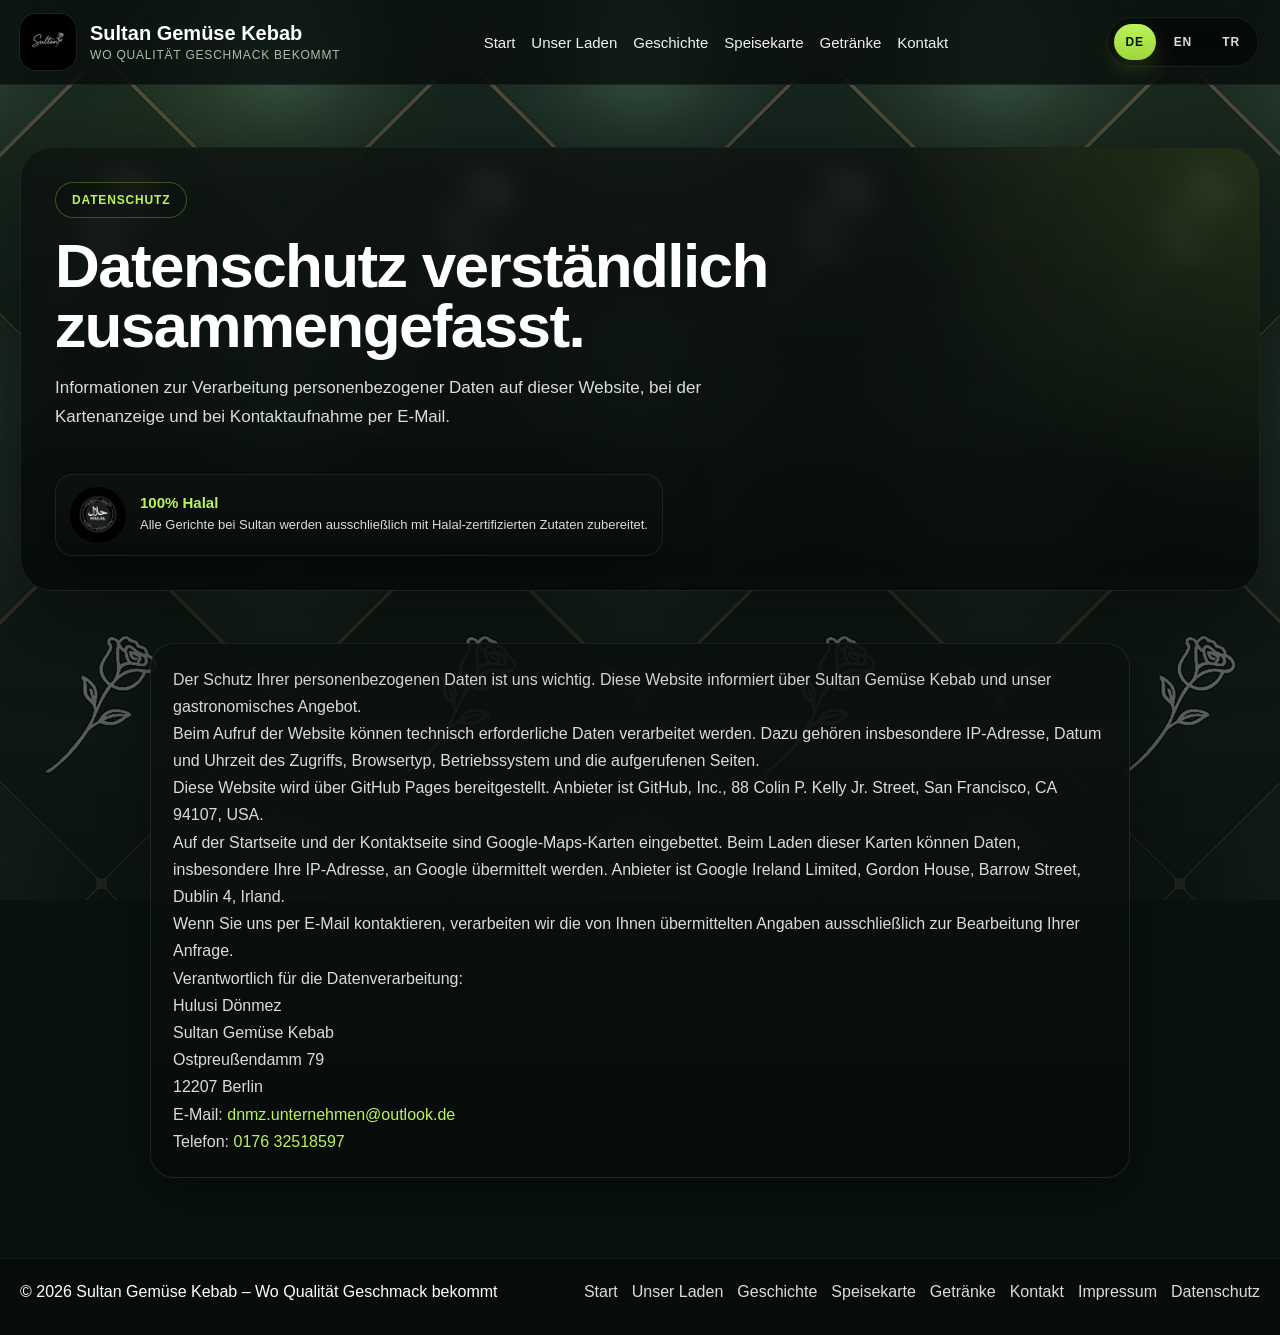
==== commit c7fbf0ef: "Add files via upload" ====
--- a/datenschutz.html
+++ b/datenschutz.html
@@ -1,6 +1,7 @@
-<!DOCTYPE html><html lang="de"><head><meta charset="UTF-8" /><meta name="viewport" content="width=device-width, initial-scale=1.0" />
-<title>Datenschutz – Sultan Gemüse Kebab Berlin</title><meta name="description" content="Datenschutzhinweise von Sultan Gemüse Kebab für diese Website, eingebettete Karten und Kontaktaufnahme per E-Mail." /><meta name="robots" content="index,follow" /><meta name="theme-color" content="#09120d" />
-<meta property="og:type" content="website" /><meta property="og:title" content="Datenschutz – Sultan Gemüse Kebab Berlin" /><meta property="og:description" content="Datenschutzhinweise von Sultan Gemüse Kebab für diese Website, eingebettete Karten und Kontaktaufnahme per E-Mail." /><meta property="og:image" content="Sultan Logo 8K.png" /><meta property="og:locale" content="de_DE" />
-<meta name="twitter:card" content="summary_large_image" /><meta name="twitter:title" content="Datenschutz – Sultan Gemüse Kebab Berlin" /><meta name="twitter:description" content="Datenschutzhinweise von Sultan Gemüse Kebab für diese Website, eingebettete Karten und Kontaktaufnahme per E-Mail." /><meta name="twitter:image" content="Sultan Logo 8K.png" />
-<link rel="stylesheet" href="css/style.css" /><script type="application/ld+json">{"@context":"https://schema.org","@type":"Restaurant","name":"Sultan Gemüse Kebab","image":"Sultan Logo 8K.png","description":"Sultan Gemüse Kebab in Berlin Lichterfelde mit Chicken Gemüse Kebab, Falafel, Lahmacun, Pizza und Getränken.","servesCuisine":["Turkish","Kebab","Falafel","Pizza"],"priceRange":"€","address":{"@type":"PostalAddress","streetAddress":"Ostpreußendamm 79","postalCode":"12207","addressLocality":"Berlin","addressCountry":"DE"},"openingHoursSpecification":[{"@type":"OpeningHoursSpecification","dayOfWeek":["Monday","Tuesday","Wednesday","Thursday","Friday","Saturday","Sunday"],"opens":"11:00","closes":"00:00"}],"sameAs":["https://www.instagram.com/sultan.official.content/","https://www.tiktok.com/@sultan.official.content","https://www.youtube.com/@sultan.official.content","https://www.google.com/maps/place/Sultan/@52.4184069,13.2949251,15z/data=!3m1!4b1!4m6!3m5!1s0x47a85b000eea7869:0xcba457e5f43fe588!8m2!3d52.4183943!4d13.3052034!16s%2Fg%2F11z1xtylwh"]}</script></head><body><a class="skip-link" href="#main">Zum Inhalt springen</a><header class="topbar"><div class="container nav"><a class="brand" href="index.html" aria-label="Sultan Startseite"><img src="Sultan Logo 8K.png" alt="Sultan Logo" class="brand-logo"><div class="brand-copy"><strong>Sultan Gemüse Kebab</strong><span>Wo Qualität Geschmack bekommt</span></div></a><nav class="nav-links" aria-label="Hauptnavigation"><a href="index.html">Start</a><a href="unser-laden.html">Unser Laden</a><a href="geschichte.html">Geschichte</a><a href="speisekarte.html">Speisekarte</a><a href="getraenke.html">Getränke</a><a href="kontakt.html">Kontakt</a></nav></div></header>
-<main id="main"><section class="page-hero"><div class="container hero-card-large compact-hero"><div class="hero-brand legal-single"><div class="eyebrow">Datenschutz</div><h1>Datenschutz verständlich zusammengefasst.</h1><p class="lead">Informationen zur Verarbeitung personenbezogener Daten auf dieser Website, bei der Kartenanzeige und bei Kontaktaufnahme per E-Mail.</p></div></div></section><section><div class="container legal-single"><div class="legal-card legal-copy"><p>Der Schutz Ihrer personenbezogenen Daten ist uns wichtig. Diese Website informiert über Sultan Gemüse Kebab und unser gastronomisches Angebot.</p><p>Beim Aufruf der Website können technisch erforderliche Daten verarbeitet werden. Dazu gehören insbesondere IP-Adresse, Datum und Uhrzeit des Zugriffs, Browsertyp, Betriebssystem und die aufgerufenen Seiten.</p><p>Diese Website wird über GitHub Pages bereitgestellt. Anbieter ist GitHub, Inc., 88 Colin P. Kelly Jr. Street, San Francisco, CA 94107, USA.</p><p>Auf der Startseite und der Kontaktseite sind Google-Maps-Karten eingebettet. Beim Laden dieser Karten können Daten, insbesondere Ihre IP-Adresse, an Google übermittelt werden. Anbieter ist Google Ireland Limited, Gordon House, Barrow Street, Dublin 4, Irland.</p><p>Wenn Sie uns per E-Mail kontaktieren, verarbeiten wir die von Ihnen übermittelten Angaben ausschließlich zur Bearbeitung Ihrer Anfrage.</p><p>Verantwortlich für die Datenverarbeitung:<br>Hulusi Dönmez<br>Sultan Gemüse Kebab<br>Ostpreußendamm 79<br>12207 Berlin<br>E-Mail: <a href="mailto:dnmz.unternehmen@outlook.de">dnmz.unternehmen@outlook.de</a><br>Telefon: <a href="tel:+4917632518597">0176 32518597</a></p></div></div></section></main><footer><div class="container footer-inner"><span>© 2026 Sultan Gemüse Kebab – Wo Qualität Geschmack bekommt</span><div class="footer-links"><a href="index.html">Start</a><a href="unser-laden.html">Unser Laden</a><a href="geschichte.html">Geschichte</a><a href="speisekarte.html">Speisekarte</a><a href="getraenke.html">Getränke</a><a href="kontakt.html">Kontakt</a><a href="impressum.html">Impressum</a><a href="datenschutz.html">Datenschutz</a></div></div></footer><script src="js/script.js"></script></body></html>+<!DOCTYPE html>
+<html lang="de"><head><meta charset="utf-8"/><meta content="width=device-width, initial-scale=1.0" name="viewport"/>
+<title>Datenschutz – Sultan Gemüse Kebab Berlin</title><meta content="Datenschutzhinweise von Sultan Gemüse Kebab für diese Website, eingebettete Karten und Kontaktaufnahme per E-Mail." name="description"/><meta content="index,follow" name="robots"/><meta content="#09120d" name="theme-color"/>
+<meta content="website" property="og:type"/><meta content="Datenschutz – Sultan Gemüse Kebab Berlin" property="og:title"/><meta content="Datenschutzhinweise von Sultan Gemüse Kebab für diese Website, eingebettete Karten und Kontaktaufnahme per E-Mail." property="og:description"/><meta content="Sultan Logo 8K.png" property="og:image"/><meta content="de_DE" property="og:locale"/>
+<meta content="summary_large_image" name="twitter:card"/><meta content="Datenschutz – Sultan Gemüse Kebab Berlin" name="twitter:title"/><meta content="Datenschutzhinweise von Sultan Gemüse Kebab für diese Website, eingebettete Karten und Kontaktaufnahme per E-Mail." name="twitter:description"/><meta content="Sultan Logo 8K.png" name="twitter:image"/>
+<link href="css/style.css" rel="stylesheet"/><script type="application/ld+json">{"@context":"https://schema.org","@type":"Restaurant","name":"Sultan Gemüse Kebab","image":"Sultan Logo 8K.png","description":"Sultan Gemüse Kebab in Berlin Lichterfelde mit Chicken Gemüse Kebab, Falafel, Lahmacun, Pizza und Getränken.","servesCuisine":["Turkish","Kebab","Falafel","Pizza"],"priceRange":"€","address":{"@type":"PostalAddress","streetAddress":"Ostpreußendamm 79","postalCode":"12207","addressLocality":"Berlin","addressCountry":"DE"},"openingHoursSpecification":[{"@type":"OpeningHoursSpecification","dayOfWeek":["Monday","Tuesday","Wednesday","Thursday","Friday","Saturday","Sunday"],"opens":"11:00","closes":"00:00"}],"sameAs":["https://www.instagram.com/sultan.official.content/","https://www.tiktok.com/@sultan.official.content","https://www.youtube.com/@sultan.official.content","https://www.google.com/maps/place/Sultan/@52.4184069,13.2949251,15z/data=!3m1!4b1!4m6!3m5!1s0x47a85b000eea7869:0xcba457e5f43fe588!8m2!3d52.4183943!4d13.3052034!16s%2Fg%2F11z1xtylwh"]}</script></head><body data-page="privacy"><a class="skip-link" href="#main">Zum Inhalt springen</a><header class="topbar"><div class="container nav"><a aria-label="Sultan Startseite" class="brand" href="index.html"><img alt="Sultan Logo" class="brand-logo" src="Sultan Logo 8K.png"/><div class="brand-copy"><strong>Sultan Gemüse Kebab</strong><span>Wo Qualität Geschmack bekommt</span></div></a><nav aria-label="Hauptnavigation" class="nav-links"><a href="index.html">Start</a><a href="unser-laden.html">Unser Laden</a><a href="geschichte.html">Geschichte</a><a href="speisekarte.html">Speisekarte</a><a href="getraenke.html">Getränke</a><a href="kontakt.html">Kontakt</a></nav><div aria-label="Sprache wählen" class="nav-tools"><div aria-label="Language switcher" class="lang-switcher" role="group"><button class="lang-btn is-active" data-lang="de" type="button">DE</button><button class="lang-btn" data-lang="en" type="button">EN</button><button class="lang-btn" data-lang="tr" type="button">TR</button></div></div></div></header>
+<main id="main"><section class="page-hero"><div class="container hero-card-large compact-hero"><div class="hero-brand legal-single"><div class="eyebrow">Datenschutz</div><h1>Datenschutz verständlich zusammengefasst.</h1><p class="lead">Informationen zur Verarbeitung personenbezogener Daten auf dieser Website, bei der Kartenanzeige und bei Kontaktaufnahme per E-Mail.</p><div aria-label="Halal Hinweis" class="halal-inline"><img alt="Halal Siegel" class="halal-badge" src="Halal Zeichen.png"/><div class="halal-copy"><strong id="halal-title">100% Halal</strong><span id="halal-text">Alle Gerichte bei Sultan werden ausschließlich mit Halal-zertifizierten Zutaten zubereitet.</span></div></div></div></div></section><section><div class="container legal-single"><div class="legal-card legal-copy"><p>Der Schutz Ihrer personenbezogenen Daten ist uns wichtig. Diese Website informiert über Sultan Gemüse Kebab und unser gastronomisches Angebot.</p><p>Beim Aufruf der Website können technisch erforderliche Daten verarbeitet werden. Dazu gehören insbesondere IP-Adresse, Datum und Uhrzeit des Zugriffs, Browsertyp, Betriebssystem und die aufgerufenen Seiten.</p><p>Diese Website wird über GitHub Pages bereitgestellt. Anbieter ist GitHub, Inc., 88 Colin P. Kelly Jr. Street, San Francisco, CA 94107, USA.</p><p>Auf der Startseite und der Kontaktseite sind Google-Maps-Karten eingebettet. Beim Laden dieser Karten können Daten, insbesondere Ihre IP-Adresse, an Google übermittelt werden. Anbieter ist Google Ireland Limited, Gordon House, Barrow Street, Dublin 4, Irland.</p><p>Wenn Sie uns per E-Mail kontaktieren, verarbeiten wir die von Ihnen übermittelten Angaben ausschließlich zur Bearbeitung Ihrer Anfrage.</p><p>Verantwortlich für die Datenverarbeitung:<br/>Hulusi Dönmez<br/>Sultan Gemüse Kebab<br/>Ostpreußendamm 79<br/>12207 Berlin<br/>E-Mail: <a href="mailto:dnmz.unternehmen@outlook.de">dnmz.unternehmen@outlook.de</a><br/>Telefon: <a href="tel:+4917632518597">0176 32518597</a></p></div></div></section></main><footer><div class="container footer-inner"><span>© 2026 Sultan Gemüse Kebab – Wo Qualität Geschmack bekommt</span><div class="footer-links"><a href="index.html">Start</a><a href="unser-laden.html">Unser Laden</a><a href="geschichte.html">Geschichte</a><a href="speisekarte.html">Speisekarte</a><a href="getraenke.html">Getränke</a><a href="kontakt.html">Kontakt</a><a href="impressum.html">Impressum</a><a href="datenschutz.html">Datenschutz</a></div></div></footer><script src="js/script.js"></script></body></html>
--- a/css/style.css
+++ b/css/style.css
@@ -42,3 +42,21 @@
 footer{padding:24px 0 34px;border-top:1px solid rgba(255,255,255,.06);background:rgba(4,8,6,.44)}.footer-inner{display:flex;justify-content:space-between;align-items:center;gap:16px;flex-wrap:wrap}.footer-links{display:flex;gap:14px;flex-wrap:wrap}.footer-links a{color:var(--muted)}
 @media (max-width:1080px){.hero-card-large,.feature-split,.drinks-grid,.contact-grid,.menu-grid,.grid-2{grid-template-columns:1fr}.page-links{grid-template-columns:1fr 1fr}}
 @media (max-width:760px){.nav{align-items:flex-start}.nav-links{gap:12px}.brand-copy strong{font-size:18px}.page-hero{padding:28px 0 16px}.hero-card-large{padding:22px;border-radius:24px}.hero-highlights,.grid-3,.page-links{grid-template-columns:1fr}section{padding:18px 0}h1{font-size:clamp(34px,12vw,50px);line-height:.98}.h2{font-size:clamp(28px,8vw,38px)}.btn{width:100%}.footer-inner{align-items:flex-start}.container{width:min(var(--max),calc(100% - 18px))}.hero-logo{width:min(180px,56%)}.brand-copy span{font-size:11px}}
+
+
+/* --- Language Switcher --- */
+.nav-tools{display:flex;align-items:center;gap:12px;margin-left:16px}
+.lang-switcher{display:inline-flex;align-items:center;gap:6px;padding:6px;border:1px solid rgba(255,255,255,.08);border-radius:999px;background:rgba(0,0,0,.18);backdrop-filter:blur(10px)}
+.lang-btn{min-width:42px;height:36px;padding:0 12px;border:0;border-radius:999px;background:transparent;color:var(--muted);font-size:12px;font-weight:800;letter-spacing:.8px;cursor:pointer;transition:.22s ease}
+.lang-btn:hover{color:var(--text);background:rgba(255,255,255,.06)}
+.lang-btn.is-active{color:#09110b;background:linear-gradient(180deg,var(--green-strong),var(--green));box-shadow:0 10px 24px rgba(158,214,60,.18)}
+
+/* --- Halal Inline Element --- */
+.halal-inline{display:flex;align-items:center;gap:14px;margin-top:18px;padding:12px 14px;width:max-content;max-width:100%;background:linear-gradient(180deg,rgba(12,18,15,.92),rgba(8,12,10,.92));border:1px solid rgba(255,255,255,.08);border-radius:18px;box-shadow:var(--shadow)}
+.halal-badge{width:56px;height:56px;object-fit:contain;flex:0 0 56px;border-radius:50%;background:#000}
+.halal-copy{display:flex;flex-direction:column;gap:4px;min-width:0}
+.halal-copy strong{font-size:15px;line-height:1.1;color:var(--green-strong)}
+.halal-copy span{font-size:13px;line-height:1.5;color:var(--muted)}
+
+@media (max-width:1080px){.nav{align-items:flex-start;flex-wrap:wrap}.nav-tools{margin-left:0}}
+@media (max-width:760px){.lang-switcher{width:100%;justify-content:center}.halal-inline{width:100%;align-items:flex-start}.halal-badge{width:48px;height:48px;flex-basis:48px}}
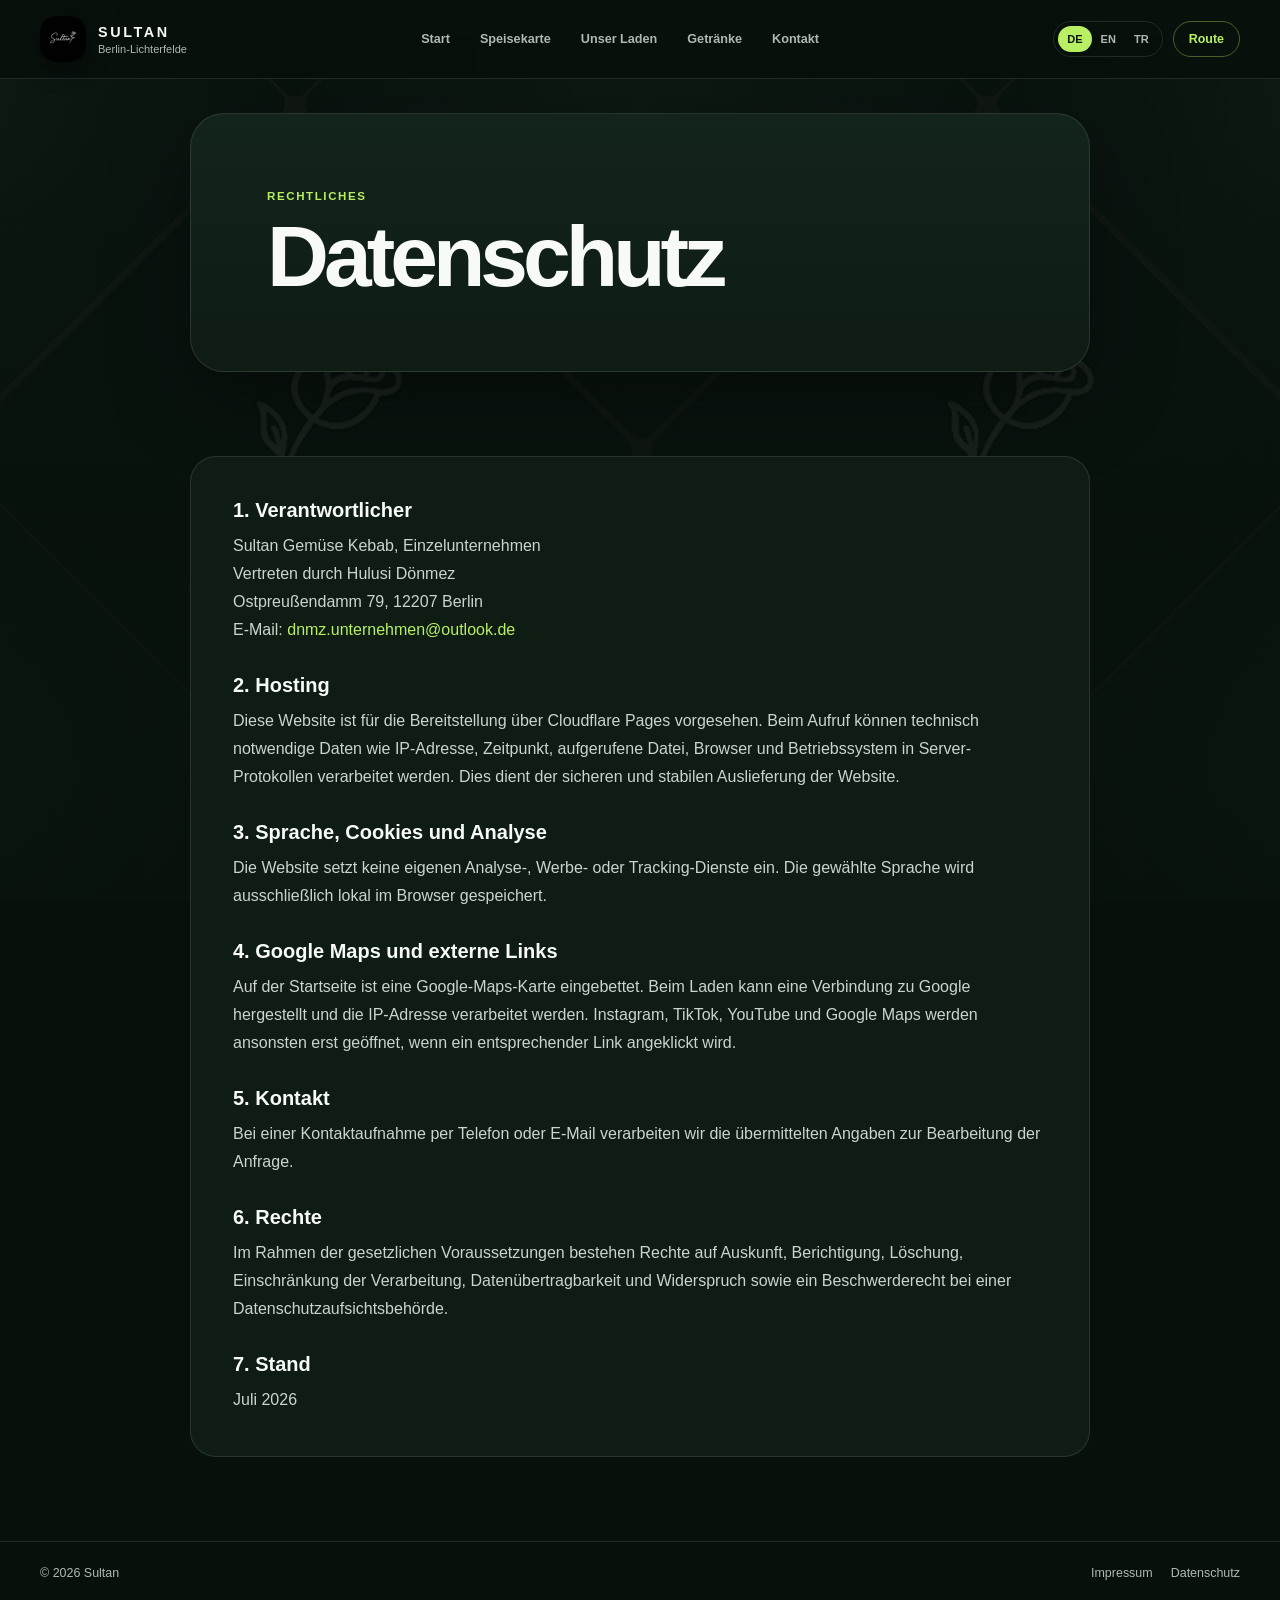
==== commit c59ec91b: "Add files via upload" ====
--- a/datenschutz.html
+++ b/datenschutz.html
@@ -1,7 +1,11 @@
-<!DOCTYPE html>
-<html lang="de"><head><meta charset="utf-8"/><meta content="width=device-width, initial-scale=1.0" name="viewport"/>
-<title>Datenschutz – Sultan Gemüse Kebab Berlin</title><meta content="Datenschutzhinweise von Sultan Gemüse Kebab für diese Website, eingebettete Karten und Kontaktaufnahme per E-Mail." name="description"/><meta content="index,follow" name="robots"/><meta content="#09120d" name="theme-color"/>
-<meta content="website" property="og:type"/><meta content="Datenschutz – Sultan Gemüse Kebab Berlin" property="og:title"/><meta content="Datenschutzhinweise von Sultan Gemüse Kebab für diese Website, eingebettete Karten und Kontaktaufnahme per E-Mail." property="og:description"/><meta content="Sultan Logo 8K.png" property="og:image"/><meta content="de_DE" property="og:locale"/>
-<meta content="summary_large_image" name="twitter:card"/><meta content="Datenschutz – Sultan Gemüse Kebab Berlin" name="twitter:title"/><meta content="Datenschutzhinweise von Sultan Gemüse Kebab für diese Website, eingebettete Karten und Kontaktaufnahme per E-Mail." name="twitter:description"/><meta content="Sultan Logo 8K.png" name="twitter:image"/>
-<link href="css/style.css" rel="stylesheet"/><script type="application/ld+json">{"@context":"https://schema.org","@type":"Restaurant","name":"Sultan Gemüse Kebab","image":"Sultan Logo 8K.png","description":"Sultan Gemüse Kebab in Berlin Lichterfelde mit Chicken Gemüse Kebab, Falafel, Lahmacun, Pizza und Getränken.","servesCuisine":["Turkish","Kebab","Falafel","Pizza"],"priceRange":"€","address":{"@type":"PostalAddress","streetAddress":"Ostpreußendamm 79","postalCode":"12207","addressLocality":"Berlin","addressCountry":"DE"},"openingHoursSpecification":[{"@type":"OpeningHoursSpecification","dayOfWeek":["Monday","Tuesday","Wednesday","Thursday","Friday","Saturday","Sunday"],"opens":"11:00","closes":"00:00"}],"sameAs":["https://www.instagram.com/sultan.official.content/","https://www.tiktok.com/@sultan.official.content","https://www.youtube.com/@sultan.official.content","https://www.google.com/maps/place/Sultan/@52.4184069,13.2949251,15z/data=!3m1!4b1!4m6!3m5!1s0x47a85b000eea7869:0xcba457e5f43fe588!8m2!3d52.4183943!4d13.3052034!16s%2Fg%2F11z1xtylwh"]}</script></head><body data-page="privacy"><a class="skip-link" href="#main">Zum Inhalt springen</a><header class="topbar"><div class="container nav"><a aria-label="Sultan Startseite" class="brand" href="index.html"><img alt="Sultan Logo" class="brand-logo" src="Sultan Logo 8K.png"/><div class="brand-copy"><strong>Sultan Gemüse Kebab</strong><span>Wo Qualität Geschmack bekommt</span></div></a><nav aria-label="Hauptnavigation" class="nav-links"><a href="index.html">Start</a><a href="unser-laden.html">Unser Laden</a><a href="geschichte.html">Geschichte</a><a href="speisekarte.html">Speisekarte</a><a href="getraenke.html">Getränke</a><a href="kontakt.html">Kontakt</a></nav><div aria-label="Sprache wählen" class="nav-tools"><div aria-label="Language switcher" class="lang-switcher" role="group"><button class="lang-btn is-active" data-lang="de" type="button">DE</button><button class="lang-btn" data-lang="en" type="button">EN</button><button class="lang-btn" data-lang="tr" type="button">TR</button></div></div></div></header>
-<main id="main"><section class="page-hero"><div class="container hero-card-large compact-hero"><div class="hero-brand legal-single"><div class="eyebrow">Datenschutz</div><h1>Datenschutz verständlich zusammengefasst.</h1><p class="lead">Informationen zur Verarbeitung personenbezogener Daten auf dieser Website, bei der Kartenanzeige und bei Kontaktaufnahme per E-Mail.</p><div aria-label="Halal Hinweis" class="halal-inline"><img alt="Halal Siegel" class="halal-badge" src="Halal Zeichen.png"/><div class="halal-copy"><strong id="halal-title">100% Halal</strong><span id="halal-text">Alle Gerichte bei Sultan werden ausschließlich mit Halal-zertifizierten Zutaten zubereitet.</span></div></div></div></div></section><section><div class="container legal-single"><div class="legal-card legal-copy"><p>Der Schutz Ihrer personenbezogenen Daten ist uns wichtig. Diese Website informiert über Sultan Gemüse Kebab und unser gastronomisches Angebot.</p><p>Beim Aufruf der Website können technisch erforderliche Daten verarbeitet werden. Dazu gehören insbesondere IP-Adresse, Datum und Uhrzeit des Zugriffs, Browsertyp, Betriebssystem und die aufgerufenen Seiten.</p><p>Diese Website wird über GitHub Pages bereitgestellt. Anbieter ist GitHub, Inc., 88 Colin P. Kelly Jr. Street, San Francisco, CA 94107, USA.</p><p>Auf der Startseite und der Kontaktseite sind Google-Maps-Karten eingebettet. Beim Laden dieser Karten können Daten, insbesondere Ihre IP-Adresse, an Google übermittelt werden. Anbieter ist Google Ireland Limited, Gordon House, Barrow Street, Dublin 4, Irland.</p><p>Wenn Sie uns per E-Mail kontaktieren, verarbeiten wir die von Ihnen übermittelten Angaben ausschließlich zur Bearbeitung Ihrer Anfrage.</p><p>Verantwortlich für die Datenverarbeitung:<br/>Hulusi Dönmez<br/>Sultan Gemüse Kebab<br/>Ostpreußendamm 79<br/>12207 Berlin<br/>E-Mail: <a href="mailto:dnmz.unternehmen@outlook.de">dnmz.unternehmen@outlook.de</a><br/>Telefon: <a href="tel:+4917632518597">0176 32518597</a></p></div></div></section></main><footer><div class="container footer-inner"><span>© 2026 Sultan Gemüse Kebab – Wo Qualität Geschmack bekommt</span><div class="footer-links"><a href="index.html">Start</a><a href="unser-laden.html">Unser Laden</a><a href="geschichte.html">Geschichte</a><a href="speisekarte.html">Speisekarte</a><a href="getraenke.html">Getränke</a><a href="kontakt.html">Kontakt</a><a href="impressum.html">Impressum</a><a href="datenschutz.html">Datenschutz</a></div></div></footer><script src="js/script.js"></script></body></html>+<!doctype html><html lang="de"><head><meta charset="utf-8"><meta name="viewport" content="width=device-width,initial-scale=1,viewport-fit=cover"><title>Datenschutz | Sultan Berlin</title><meta name="description" content="Datenschutzhinweise der Website von Sultan Berlin."><meta name="theme-color" content="#07100b"><meta name="robots" content="index,follow"><meta property="og:type" content="website"><meta property="og:image" content="assets/logo.png"><link rel="icon" href="assets/logo.png"><link rel="stylesheet" href="css/site.css"></head><body data-page="privacy">
+<a class="skip" href="#main" data-i18n="skip">Zum Inhalt</a>
+<header class="header"><div class="shell header-row">
+<a class="brand" href="index.html"><img src="assets/logo.png" alt="Sultan Logo"><span class="brand-copy"><strong>SULTAN</strong><small>Berlin-Lichterfelde</small></span></a>
+<nav class="nav" aria-label="Hauptnavigation">
+<a href="index.html" data-nav="home" data-i18n="navHome">Start</a><a href="speisekarte.html" data-nav="menu" data-i18n="navMenu">Speisekarte</a><a href="unser-laden.html" data-nav="store" data-i18n="navStore">Unser Laden</a><a href="getraenke.html" data-nav="drinks" data-i18n="navDrinks">Getränke</a><a href="kontakt.html" data-nav="contact" data-i18n="navContact">Kontakt</a>
+</nav><button class="mobile-menu-toggle" type="button" aria-controls="mobile-menu-panel" aria-expanded="false" aria-label="Navigation öffnen"><span></span><span></span><span></span></button><div class="tools"><div class="langs"><button class="lang active" data-lang="de">DE</button><button class="lang" data-lang="en">EN</button><button class="lang" data-lang="tr">TR</button></div><a class="route-top" href="https://maps.app.goo.gl/y7zSkoH2pAdZXcuH6?g_st=ic" target="_blank" rel="noopener" data-i18n="route">Route</a></div>
+</div></header><nav class="mobile-menu-panel" id="mobile-menu-panel" aria-label="Mobile Hauptnavigation" aria-hidden="true">
+<a href="index.html" data-nav="home" data-i18n="navHome">Start</a><a href="speisekarte.html" data-nav="menu" data-i18n="navMenu">Speisekarte</a><a href="unser-laden.html" data-nav="store" data-i18n="navStore">Unser Laden</a><a href="getraenke.html" data-nav="drinks" data-i18n="navDrinks">Getränke</a><a href="kontakt.html" data-nav="contact" data-i18n="navContact">Kontakt</a>
+</nav><main id="main"><section class="page-hero shell legal"><div class="card"><p class="eyebrow" data-i18n="legalLabel">Rechtliches</p><h1 data-i18n="privacy"></h1></div></section><section class="section shell legal"><article data-legal-content></article></section></main><footer><div class="shell footer-row"><span>© 2026 Sultan</span><nav><a href="impressum.html" data-i18n="imprint">Impressum</a><a href="datenschutz.html" data-i18n="privacy">Datenschutz</a></nav></div></footer>
+<nav class="mobile" aria-label="Schnellzugriff"><a href="speisekarte.html"><b>☰</b><span data-i18n="dockMenu">Menü</span></a><a href="https://maps.app.goo.gl/y7zSkoH2pAdZXcuH6?g_st=ic" target="_blank" rel="noopener"><b>⌖</b><span data-i18n="dockRoute">Route</span></a><a href="tel:+4917632518597"><b>☎</b><span data-i18n="dockCall">Anrufen</span></a><a href="https://www.instagram.com/sultan.official.content/" target="_blank" rel="noopener"><b class="dock-brand"><img src="assets/social/instagram.svg" alt=""></b><span>Instagram</span></a><a href="https://www.tiktok.com/@sultan.official.content" target="_blank" rel="noopener"><b class="dock-brand"><img src="assets/social/tiktok.svg" alt=""></b><span>TikTok</span></a><a href="https://www.youtube.com/@sultan.official.content" target="_blank" rel="noopener"><b class="dock-brand"><img src="assets/social/youtube.svg" alt=""></b><span>YouTube</span></a></nav><script src="js/site.js"></script></body></html>
--- a/css/site.css
+++ b/css/site.css
@@ -0,0 +1,359 @@
+:root{--bg:#07100b;--bg2:#0a1610;--card:#0e1c14;--card2:#13241a;--text:#f7faf7;--muted:#aeb9b1;--line:rgba(255,255,255,.11);--green:#b8ef63;--green2:#9fda4a;--ink:#0b160e;--radius:28px;--radius-sm:18px;--max:1200px;--shadow:0 28px 80px rgba(0,0,0,.34)}
+*{box-sizing:border-box}html{scroll-behavior:smooth}body{margin:0;background:var(--bg);color:var(--text);font-family:Inter,-apple-system,BlinkMacSystemFont,"Segoe UI",Arial,sans-serif;-webkit-font-smoothing:antialiased}body::before{content:"";position:fixed;inset:0;z-index:-2;background:radial-gradient(circle at 86% 4%,rgba(184,239,99,.13),transparent 28%),linear-gradient(180deg,#08130d,#07100b 42%)}a{color:inherit;text-decoration:none}img{display:block;max-width:100%}button{font:inherit}.shell{width:min(var(--max),calc(100% - 40px));margin:auto}.skip{position:absolute;left:-9999px}.skip:focus{left:15px;top:15px;z-index:1000;background:#fff;color:#000;padding:12px 16px;border-radius:12px}
+.header{position:sticky;top:0;z-index:60;background:rgba(7,16,11,.86);border-bottom:1px solid var(--line);backdrop-filter:blur(20px)}.header-row{min-height:78px;display:flex;align-items:center;justify-content:space-between;gap:20px}.brand{display:flex;align-items:center;gap:12px}.brand img{width:46px;height:46px;object-fit:contain}.brand-copy{display:flex;flex-direction:column}.brand-copy strong{font-size:.9rem;letter-spacing:.18em}.brand-copy small{margin-top:3px;color:var(--muted);font-size:.69rem}.nav{display:flex;align-items:center;gap:6px}.nav a{padding:10px 12px;border-radius:999px;color:var(--muted);font-size:.79rem;font-weight:760}.nav a:hover,.nav a.active{color:var(--text);background:rgba(255,255,255,.06)}.tools{display:flex;align-items:center;gap:10px}.langs{display:flex;padding:4px;border:1px solid var(--line);border-radius:999px}.lang{border:0;background:transparent;color:var(--muted);padding:7px 9px;border-radius:999px;font-size:.69rem;font-weight:850;cursor:pointer}.lang.active{background:var(--green);color:var(--ink)}.route-top{padding:10px 15px;border:1px solid rgba(184,239,99,.36);border-radius:999px;color:var(--green);font-size:.78rem;font-weight:800}
+main{padding:34px 0 84px}.hero-premium{display:grid;grid-template-columns:1.02fr .98fr;min-height:690px;border:1px solid var(--line);border-radius:36px;overflow:hidden;background:var(--card);box-shadow:var(--shadow)}.hero-copy{padding:clamp(34px,5.5vw,72px);display:flex;flex-direction:column;justify-content:center}.eyebrow{margin:0 0 16px;color:var(--green);font-size:.72rem;font-weight:850;letter-spacing:.14em;text-transform:uppercase}.hero-premium h1,.page-hero h1{margin:0;font-size:clamp(3rem,6.7vw,6.15rem);line-height:.9;letter-spacing:-.058em;text-wrap:balance}.lead{max-width:660px;margin:25px 0 0;color:#d6ddd7;font-size:clamp(1rem,1.45vw,1.15rem);line-height:1.72}.hero-photo{position:relative;min-height:690px;overflow:hidden}.hero-photo picture,.hero-photo img{width:100%;height:100%;object-fit:cover}.hero-photo img{object-position:50% 38%}.hero-photo::after{content:"";position:absolute;inset:0;background:linear-gradient(90deg,rgba(14,28,20,.58),transparent 28%),linear-gradient(0deg,rgba(7,16,11,.3),transparent 30%)}.hero-badge{position:absolute;z-index:2;right:24px;bottom:24px;display:flex;align-items:center;gap:12px;padding:13px 15px;border:1px solid rgba(255,255,255,.18);border-radius:18px;background:rgba(7,16,11,.76);backdrop-filter:blur(14px)}.hero-badge img{width:54px;height:54px;object-fit:contain}.hero-badge strong{display:block;font-size:.92rem}.hero-badge small{display:block;margin-top:3px;color:var(--muted);font-size:.73rem}.actions{display:grid;gap:10px;margin-top:32px}.action{min-height:76px;padding:16px 18px;display:flex;align-items:center;justify-content:space-between;gap:16px;border:1px solid var(--line);border-radius:18px;background:rgba(255,255,255,.035);transition:.22s}.action:hover,.link-card:hover,.story-card:hover,.menu-block:hover{transform:translateY(-2px);border-color:rgba(184,239,99,.36)}.action.primary{background:var(--green);color:var(--ink);border-color:transparent}.action span{display:flex;flex-direction:column;gap:4px}.action strong{font-size:1rem}.action small{color:var(--muted);font-size:.78rem}.action.primary small{color:rgba(11,22,14,.68)}.mini-facts{display:flex;flex-wrap:wrap;gap:9px;margin-top:25px}.mini-facts span{padding:9px 12px;border:1px solid var(--line);border-radius:999px;color:#dce4dd;font-size:.76rem;font-weight:750}
+.section{padding-top:84px}.heading{display:grid;grid-template-columns:.7fr 1.3fr;gap:26px;align-items:end;margin-bottom:25px}.heading p{margin:0;color:var(--green);font-size:.72rem;font-weight:850;letter-spacing:.13em;text-transform:uppercase}.heading h2{margin:0;font-size:clamp(2.1rem,4.5vw,4rem);line-height:.98;letter-spacing:-.045em}.gallery-feature{display:grid;grid-template-columns:1.15fr .85fr;gap:18px}.story-card{position:relative;min-height:580px;border:1px solid var(--line);border-radius:30px;overflow:hidden;background:var(--card);transition:.22s}.story-card img{width:100%;height:100%;object-fit:cover}.story-card::after{content:"";position:absolute;inset:0;background:linear-gradient(0deg,rgba(5,13,8,.9),transparent 58%)}.story-copy{position:absolute;z-index:2;left:0;right:0;bottom:0;padding:28px}.story-copy h3{margin:0;font-size:clamp(1.6rem,3vw,2.6rem);letter-spacing:-.035em}.story-copy p{max-width:520px;margin:10px 0 0;color:#d4ddd6;line-height:1.6}.story-stack{display:grid;gap:18px}.story-stack .story-card{min-height:281px}.story-stack .story-card img{object-position:center 45%}.story-stack .story-card:first-child img{object-position:center 42%}
+.link-hub{display:grid;grid-template-columns:1.15fr .85fr;gap:18px}.hub-main,.hub-side{border:1px solid var(--line);border-radius:30px;background:linear-gradient(180deg,var(--card2),var(--card));padding:clamp(24px,4vw,40px)}.hub-main h2,.hub-side h2{margin:0;font-size:clamp(1.8rem,3.5vw,3rem);letter-spacing:-.035em}.grid3,.grid2{display:grid;gap:12px}.grid3{grid-template-columns:repeat(3,1fr);margin-top:24px}.grid2{grid-template-columns:repeat(2,1fr)}.link-card{min-height:92px;padding:18px;display:flex;align-items:center;justify-content:space-between;gap:16px;border:1px solid var(--line);border-radius:20px;background:rgba(255,255,255,.035);transition:.22s}.link-card span{display:flex;flex-direction:column;gap:5px}.link-card strong{font-size:.98rem}.link-card small{color:var(--muted);font-size:.75rem;line-height:1.4}.hub-side .actions{margin-top:22px}
+.location-wrap{display:grid;grid-template-columns:.78fr 1.22fr;gap:18px}.location-card{padding:clamp(26px,4vw,42px);border:1px solid var(--line);border-radius:30px;background:var(--card)}.location-card h2{margin:0;font-size:clamp(2rem,4vw,3.5rem);letter-spacing:-.04em}.location-card address{margin-top:24px;font-style:normal;color:#dce4dd;line-height:1.7}.location-card .action{margin-top:24px}.map-frame{position:relative;min-height:470px;border:1px solid var(--line);border-radius:30px;overflow:hidden;background:#d9ddd8}.map-frame iframe{width:100%;height:100%;min-height:470px;border:0;filter:saturate(.78) contrast(1.02)}.map-overlay{position:absolute;inset:0;display:flex;align-items:flex-end;padding:18px;pointer-events:none}.map-overlay a{pointer-events:auto;margin-left:auto;padding:13px 16px;border-radius:15px;background:rgba(7,16,11,.88);border:1px solid rgba(255,255,255,.18);font-weight:800;font-size:.82rem}
+.page-hero>.card{padding:clamp(34px,6vw,76px);border:1px solid var(--line);border-radius:34px;background:linear-gradient(180deg,var(--card2),var(--card));box-shadow:var(--shadow)}.page-hero .lead{max-width:760px}.photo-banner{margin-top:22px;min-height:520px;border:1px solid var(--line);border-radius:30px;overflow:hidden}.photo-banner img{width:100%;height:520px;object-fit:cover}.photo-banner.facade img{object-position:center 45%}.content-grid{display:grid;grid-template-columns:repeat(3,1fr);gap:16px}.text-card{padding:28px;border:1px solid var(--line);border-radius:24px;background:var(--card)}.text-card h2{margin:0;font-size:1.45rem}.text-card p{margin:12px 0 0;color:var(--muted);line-height:1.65}.craft-grid{display:grid;grid-template-columns:1fr 1fr;gap:18px}.craft-card{position:relative;min-height:560px;border:1px solid var(--line);border-radius:30px;overflow:hidden}.craft-card img{width:100%;height:100%;object-fit:cover}.craft-card .story-copy{background:linear-gradient(0deg,rgba(5,13,8,.86),transparent)}
+.menu-layout{display:grid;grid-template-columns:repeat(2,1fr);gap:16px}.menu-block{padding:26px;border:1px solid var(--line);border-radius:24px;background:var(--card);transition:.22s}.menu-block h2{margin:0 0 16px;font-size:1.45rem}.menu-item{display:flex;justify-content:space-between;gap:18px;padding:13px 0;border-top:1px solid var(--line)}.menu-item strong{font-size:.94rem}.price{white-space:nowrap;color:var(--green);font-weight:800}.note{margin:22px 0 0;color:var(--muted);font-size:.8rem;line-height:1.6}.drink-feature{display:grid;grid-template-columns:1fr 1fr;overflow:hidden;border:1px solid var(--line);border-radius:30px;background:var(--card)}.poster img{width:100%;height:100%;min-height:520px;object-fit:cover}.drink-copy{padding:clamp(28px,5vw,58px);display:flex;flex-direction:column;justify-content:center}.drink-copy h2{margin:0;font-size:clamp(2rem,4vw,3.7rem);letter-spacing:-.04em}.contact-grid{display:grid;grid-template-columns:.8fr 1.2fr;gap:18px}.contact-card{padding:30px;border:1px solid var(--line);border-radius:26px;background:var(--card)}.contact-card h2{margin:0 0 20px}.contact-row{padding:16px 0;border-top:1px solid var(--line)}.contact-row small{display:block;color:var(--muted);margin-bottom:7px}.contact-row a,.contact-row strong{line-height:1.55}.map-cta{display:flex;flex-direction:column;justify-content:space-between}.map-cta p{color:var(--muted);line-height:1.65}.map-button{display:flex;justify-content:space-between;gap:14px;padding:16px 18px;border-radius:17px;background:var(--green);color:var(--ink);font-weight:850}.legal{max-width:900px}.legal article{padding:clamp(24px,4vw,42px);border:1px solid var(--line);border-radius:26px;background:var(--card)}.legal article h2{margin:30px 0 10px;font-size:1.25rem}.legal article h2:first-child{margin-top:0}.legal article p{margin:0;color:#cbd4cd;line-height:1.75}.legal article a{color:var(--green)}
+footer{border-top:1px solid var(--line);padding:24px 0 104px;color:var(--muted);font-size:.78rem}.footer-row{display:flex;justify-content:space-between;gap:20px}.footer-row nav{display:flex;gap:18px}.mobile{display:none}
+@media(max-width:980px){.nav{display:none}.hero-premium{grid-template-columns:1fr}.hero-photo{min-height:550px;order:-1}.hero-copy{padding:38px}.heading{grid-template-columns:1fr}.gallery-feature,.link-hub,.location-wrap,.contact-grid,.drink-feature{grid-template-columns:1fr}.story-card{min-height:520px}.story-stack{grid-template-columns:1fr 1fr}.story-stack .story-card{min-height:360px}.content-grid{grid-template-columns:1fr 1fr}.map-frame{min-height:430px}.map-frame iframe{min-height:430px}}
+@media(max-width:700px){.shell{width:min(100% - 24px,var(--max))}.header-row{min-height:68px}.brand img{width:39px;height:39px}.brand-copy small{display:none}.route-top{display:none}.lang{padding:7px 8px}.tools{gap:6px}main{padding-top:18px}.hero-premium{border-radius:25px;min-height:auto}.hero-photo{min-height:430px}.hero-photo img{object-position:center 40%}.hero-copy{padding:28px 22px 26px}.hero-premium h1,.page-hero h1{font-size:clamp(2.7rem,14vw,4.2rem)}.lead{margin-top:18px;line-height:1.62}.actions{margin-top:24px}.action{min-height:70px;padding:14px 15px}.hero-badge{right:14px;bottom:14px}.hero-badge img{width:45px;height:45px}.section{padding-top:62px}.heading{margin-bottom:18px}.heading h2{font-size:2.35rem}.gallery-feature{grid-template-columns:1fr}.story-card{min-height:470px;border-radius:24px}.story-stack{grid-template-columns:1fr}.story-stack .story-card{min-height:390px}.story-copy{padding:22px}.grid3,.grid2,.content-grid,.craft-grid,.menu-layout{grid-template-columns:1fr}.hub-main,.hub-side,.location-card{border-radius:24px;padding:23px}.location-wrap{gap:14px}.map-frame,.map-frame iframe{min-height:390px;border-radius:24px}.page-hero>.card{padding:30px 22px;border-radius:25px}.photo-banner,.photo-banner img{height:410px;min-height:410px}.photo-banner.facade img{object-position:center 40%}.craft-card{min-height:470px}.poster img{min-height:430px}.contact-card{padding:23px}.footer-row{flex-direction:column;align-items:flex-start}.mobile{position:fixed;z-index:80;left:10px;right:10px;bottom:10px;display:grid;grid-template-columns:repeat(4,1fr);padding:7px;border:1px solid var(--line);border-radius:20px;background:rgba(8,17,12,.94);box-shadow:0 15px 50px rgba(0,0,0,.5);backdrop-filter:blur(18px)}.mobile a{min-height:51px;display:flex;flex-direction:column;align-items:center;justify-content:center;gap:3px;border-radius:14px;color:var(--muted);font-size:.65rem;font-weight:750}.mobile a:hover{background:rgba(255,255,255,.06);color:var(--text)}.mobile b{font-size:1rem;color:var(--green)}footer{padding-bottom:96px}}
+@media(prefers-reduced-motion:reduce){*{scroll-behavior:auto!important;transition:none!important}}
+
+/* Premium v7 refinements */
+body{background-color:var(--bg)}
+body::before{background-image:linear-gradient(rgba(7,16,11,.90),rgba(7,16,11,.96)),url('../assets/background.webp'),radial-gradient(circle at 86% 4%,rgba(184,239,99,.13),transparent 28%);background-size:auto,cover,auto;background-position:center top,center top,center;background-repeat:no-repeat,no-repeat,no-repeat;background-attachment:fixed,fixed,fixed}
+.hub-intro{max-width:760px;margin:16px 0 0;color:#cbd5cd;line-height:1.72}
+.store-showcase{display:grid;grid-template-columns:1.18fr .82fr;gap:0;border:1px solid var(--line);border-radius:30px;overflow:hidden;background:var(--card);box-shadow:var(--shadow)}
+.store-image{min-height:540px;background:#0a130d;display:flex;align-items:center;justify-content:center;overflow:hidden}
+.store-image picture{width:100%;height:100%;display:block}
+.store-image img{width:100%;height:100%;min-height:540px;object-fit:contain;object-position:center;background:#0a130d}
+.store-copy{padding:clamp(30px,5vw,58px);display:flex;flex-direction:column;justify-content:center}
+.store-copy h2{margin:0;font-size:clamp(2.15rem,4.5vw,4rem);line-height:.98;letter-spacing:-.045em}
+.store-copy>p:not(.eyebrow){margin:20px 0 0;color:#cbd5cd;line-height:1.72}
+.map-frame iframe{filter:saturate(.82) contrast(1.03)}
+.photo-banner.facade{background:#09120c}.photo-banner.facade img{object-fit:contain;object-position:center;background:#09120c}
+@media (max-width:900px){.store-showcase{grid-template-columns:1fr}.store-image,.store-image img{min-height:430px}.store-copy{padding:30px}.location-wrap{grid-template-columns:1fr}.map-frame,.map-frame iframe{min-height:410px}}
+@media (max-width:700px){body::before{background-attachment:scroll,scroll,scroll;background-size:auto 760px,auto 760px,auto}.hero-premium{min-height:auto}.hero-photo{min-height:520px}.hero-photo img{object-position:50% 38%}.gallery-feature{grid-template-columns:1fr}.story-card{min-height:470px}.story-stack{grid-template-columns:1fr 1fr}.story-stack .story-card{min-height:310px}.link-hub{grid-template-columns:1fr}.grid3{grid-template-columns:1fr}.store-image,.store-image img{min-height:360px}.store-image img{object-fit:contain}.section{padding-top:64px}.heading{grid-template-columns:1fr;gap:10px}.location-card{padding:26px}.map-frame,.map-frame iframe{min-height:360px}}
+@media (max-width:520px){.story-stack{grid-template-columns:1fr}.story-stack .story-card{min-height:340px}.store-image,.store-image img{min-height:320px}.map-overlay{padding:12px}.map-overlay a{font-size:.74rem;padding:11px 13px}}
+
+/* V8: reduced homepage, image-led store page */
+.brand img{border-radius:14px;background:rgba(255,255,255,.04);box-shadow:0 8px 24px rgba(0,0,0,.28)}
+.compact-section{padding-top:64px}.location-section{padding-top:72px}
+.store-gallery{display:grid;gap:18px}.store-feature{position:relative;overflow:hidden;border:1px solid var(--line);border-radius:30px;background:var(--card);min-height:500px}.store-feature picture,.store-feature picture img{display:block;width:100%;height:100%}.store-feature img{object-fit:cover}.store-feature-wide{min-height:620px}.store-feature-wide img{object-fit:contain;background:#09110d}.store-pair{display:grid;grid-template-columns:1fr 1fr;gap:18px}.store-pair .store-feature{min-height:560px}.store-pair .store-feature:first-child img{object-position:center 58%}.store-pair .store-feature:last-child img{object-position:center 48%}.store-feature-detail{min-height:520px}.store-feature-detail img{object-position:center 52%}.store-feature:after{content:"";position:absolute;inset:0;background:linear-gradient(0deg,rgba(5,13,8,.9),transparent 52%)}.store-caption{position:absolute;z-index:2;left:0;right:0;bottom:0;padding:28px}.store-caption h2{margin:0;font-size:clamp(1.65rem,3vw,2.7rem);letter-spacing:-.035em}.store-caption p{max-width:620px;margin:10px 0 0;color:#d7dfd8;line-height:1.58}.halal-corner{position:absolute!important;z-index:3!important;right:16px!important;top:16px!important;width:48px!important;height:48px!important;object-fit:contain!important;padding:6px;border-radius:13px;background:rgba(7,16,11,.78);border:1px solid rgba(255,255,255,.18);backdrop-filter:blur(10px)}.store-summary{padding-top:28px}
+@media(max-width:980px){.store-pair{grid-template-columns:1fr}.store-feature-wide{min-height:520px}.store-pair .store-feature{min-height:500px}}
+@media(max-width:700px){.compact-section{padding-top:52px}.location-section{padding-top:58px}.brand img{border-radius:12px}.store-gallery{gap:14px}.store-feature,.store-feature-wide,.store-pair .store-feature,.store-feature-detail{min-height:430px;border-radius:24px}.store-feature-wide img{object-fit:contain}.store-caption{padding:21px}.store-caption h2{font-size:1.8rem}.halal-corner{width:42px!important;height:42px!important;right:12px!important;top:12px!important}.location-wrap{grid-template-columns:1fr}.map-frame,.map-frame iframe{min-height:330px}}
+
+/* V9 final refinements */
+.brand img{border-radius:16px;overflow:hidden}
+.home-hub{align-items:stretch}.warm-panel{background:linear-gradient(145deg,rgba(184,239,99,.12),rgba(255,255,255,.025)),var(--card)}
+.social-grid{margin-top:24px}.link-card.social{position:relative;display:grid;grid-template-columns:auto 1fr auto;align-items:center;gap:13px;overflow:hidden}.social-icon{display:grid;place-items:center;width:42px;height:42px;border-radius:13px;font-size:1.15rem;font-weight:900;background:rgba(255,255,255,.08)}.link-card.instagram .social-icon{background:linear-gradient(135deg,#833ab4,#fd1d1d,#fcb045)}.link-card.tiktok .social-icon{background:linear-gradient(135deg,#25f4ee,#111 48%,#fe2c55)}.link-card.youtube .social-icon{background:#ff0033}.link-card.social:hover{transform:translateY(-2px)}
+.compact-map,.compact-map iframe{min-height:360px}
+.refined-store{grid-template-columns:repeat(2,minmax(0,1fr));align-items:stretch}.refined-store .store-feature{min-height:470px}.refined-store .store-feature-facade{min-height:470px}.refined-store .store-feature-facade img{object-fit:contain;object-position:center;background:#09110d}.refined-store .store-feature:nth-child(2) img{object-position:center 58%}.refined-store .store-feature:nth-child(3) img{object-position:center 48%}.refined-store .store-feature:nth-child(4) img{object-position:center 52%}.refined-store .halal-corner{width:38px!important;height:38px!important;padding:5px;right:13px!important;top:13px!important;border-radius:11px}
+.exact-menu .menu-block{align-self:start}.menu-copy{min-width:0}.menu-copy strong{display:block}.menu-copy small{display:block;margin-top:5px;color:var(--muted);font-size:.72rem;line-height:1.45}.exact-menu .menu-item{align-items:flex-start}.exact-menu .price{padding-top:1px}
+.legal article strong{color:var(--text)}
+@media(max-width:980px){.refined-store{grid-template-columns:1fr 1fr}.refined-store .store-feature,.refined-store .store-feature-facade{min-height:440px}}
+@media(max-width:700px){.brand img{border-radius:13px}.social-grid{gap:10px}.link-card.social{min-height:72px}.refined-store{grid-template-columns:1fr}.refined-store .store-feature,.refined-store .store-feature-facade{min-height:400px}.refined-store .store-feature-facade img{object-fit:contain}.compact-map,.compact-map iframe{min-height:310px}.exact-menu .menu-block{padding:22px}.menu-copy small{font-size:.7rem}.home-hub .hub-main,.home-hub .hub-side{padding:24px}}
+
+
+/* V10: authentic social icons, compact spit feature, structured allergens */
+.social-icon{padding:0;color:#fff;overflow:hidden;isolation:isolate}.social-icon svg{width:25px;height:25px;display:block}.brand-instagram{background:radial-gradient(circle at 32% 100%,#ffd600 0 18%,#ff7a00 31%,#ff0169 55%,#d300c5 72%,#7638fa 100%)!important}.brand-youtube{background:#ff0000!important}.brand-tiktok{background:#050505!important;border:1px solid rgba(255,255,255,.14)}.brand-tiktok svg{width:27px;height:27px}.tk-shadow-c{fill:#25f4ee;transform:translate(-.45px,.35px)}.tk-shadow-r{fill:#fe2c55;transform:translate(.45px,-.15px)}.tk-main{fill:#fff}.link-card.social{min-width:0}.link-card.social>span:nth-child(2){min-width:0;display:flex;flex-direction:column;gap:5px}.link-card.social small{overflow:hidden;text-overflow:ellipsis;white-space:nowrap}
+.home-spit-section{padding-top:58px}.home-spit-card{display:grid;grid-template-columns:minmax(260px,.72fr) 1.28fr;min-height:330px;overflow:hidden;border:1px solid var(--line);border-radius:28px;background:linear-gradient(145deg,rgba(184,239,99,.075),rgba(255,255,255,.018)),var(--card);box-shadow:var(--shadow)}.home-spit-image{min-height:330px;overflow:hidden;background:#09110d}.home-spit-image picture,.home-spit-image img{width:100%;height:100%;display:block}.home-spit-image img{object-fit:cover;object-position:center 52%}.home-spit-copy{padding:clamp(28px,5vw,58px);display:flex;flex-direction:column;justify-content:center}.home-spit-copy h2{max-width:680px;margin:0;font-size:clamp(2rem,4.4vw,3.9rem);line-height:1;letter-spacing:-.045em}.home-spit-copy>p:not(.eyebrow){max-width:620px;margin:18px 0 0;color:#cbd5cd;line-height:1.65}.text-link{width:max-content;margin-top:24px;color:var(--green);font-size:.86rem;font-weight:850}
+.exact-menu{grid-template-columns:repeat(2,minmax(0,1fr));align-items:start}.exact-menu .menu-block{width:100%;min-width:0}.exact-menu .menu-item{display:grid;grid-template-columns:minmax(0,1fr) auto;column-gap:18px}.exact-menu .price{min-width:74px;text-align:right;font-variant-numeric:tabular-nums}.allergen-block{grid-column:1/-1}.allergen-grid{display:grid;grid-template-columns:repeat(4,minmax(0,1fr));gap:9px 18px;margin-top:18px}.allergen-item{display:grid;grid-template-columns:27px minmax(0,1fr);gap:7px;align-items:baseline;padding:7px 0;border-bottom:1px solid rgba(255,255,255,.07);font-size:.82rem}.allergen-item b{color:var(--green);font-variant-numeric:tabular-nums}.allergen-item span{color:#dce3dd}.allergen-notes{margin-top:17px;padding-top:14px;border-top:1px solid var(--line)}.allergen-notes p{margin:5px 0;color:var(--muted);font-size:.74rem;line-height:1.5}.note{display:none}
+@media(max-width:900px){.home-spit-card{grid-template-columns:.85fr 1.15fr}.allergen-grid{grid-template-columns:repeat(3,minmax(0,1fr))}}
+@media(max-width:700px){.social-icon{width:44px;height:44px;border-radius:14px}.social-icon svg{width:26px;height:26px}.home-spit-section{padding-top:48px}.home-spit-card{grid-template-columns:1fr;min-height:auto;border-radius:24px}.home-spit-image{min-height:285px}.home-spit-copy{padding:25px 22px 28px}.home-spit-copy h2{font-size:2.25rem}.exact-menu{grid-template-columns:1fr}.exact-menu .menu-item{column-gap:12px}.exact-menu .price{min-width:68px}.allergen-grid{grid-template-columns:repeat(2,minmax(0,1fr));gap:6px 12px}.allergen-item{font-size:.77rem;grid-template-columns:24px minmax(0,1fr)}}
+@media(max-width:390px){.allergen-grid{grid-template-columns:1fr}.link-card.social{grid-template-columns:auto minmax(0,1fr) auto}}
+
+/* V11: official social brand artwork and calmer store photography */
+.social-icon{padding:0!important;background:transparent!important;border:0!important;overflow:visible!important}
+.social-icon img{display:block;width:42px;height:42px;border-radius:13px;object-fit:contain}
+.dock-brand{display:grid!important;place-items:center}
+.dock-brand img{display:block;width:22px;height:22px;border-radius:6px}
+
+/* Compact supporting images; the preparation detail remains the visual focus. */
+.store-gallery{gap:16px}
+.store-feature-wide{min-height:390px;max-height:390px}
+.store-pair{gap:16px}
+.store-pair .store-feature{min-height:390px;max-height:390px}
+.store-feature-detail{min-height:540px;max-height:540px}
+.store-feature-wide img{object-fit:contain;object-position:center;background:#09110d}
+.store-pair .store-feature img{object-fit:cover}
+.store-feature-detail img{object-fit:cover;object-position:center 52%}
+
+@media(max-width:980px){
+  .store-feature-wide,.store-pair .store-feature{min-height:350px;max-height:350px}
+  .store-feature-detail{min-height:500px;max-height:500px}
+}
+@media(max-width:700px){
+  .social-icon img{width:44px;height:44px;border-radius:14px}
+  .store-gallery{gap:13px}
+  .store-feature-wide,.store-pair .store-feature{min-height:310px;max-height:310px}
+  .store-feature-detail{min-height:430px;max-height:430px}
+  .store-caption{padding:19px}
+  .store-caption h2{font-size:1.65rem}
+  .store-caption p{font-size:.92rem;margin-top:7px}
+}
+@media(max-width:390px){
+  .store-feature-wide,.store-pair .store-feature{min-height:285px;max-height:285px}
+  .store-feature-detail{min-height:405px;max-height:405px}
+}
+
+/* V12: final, balanced "Unser Laden" gallery */
+.store-gallery-final{grid-template-columns:repeat(2,minmax(0,1fr));gap:18px;align-items:stretch}
+.store-gallery-final .store-feature{min-height:0;max-height:none}
+.store-gallery-final .store-card-equal{height:470px}
+.store-gallery-final .store-card-equal picture,
+.store-gallery-final .store-card-equal picture img{height:100%}
+.store-gallery-final .store-card-equal img{object-fit:cover;object-position:center}
+.store-gallery-final .store-feature-facade img,
+.store-gallery-final .store-feature-terrace img{object-fit:contain;background:#09110d}
+.store-gallery-final .store-caption h2{font-size:clamp(1.85rem,2.8vw,2.8rem)}
+.store-gallery-final .store-feature-facade .store-caption h2{font-size:clamp(2.15rem,3.35vw,3.25rem)}
+.store-gallery-final .store-feature-juicy{grid-column:1/-1;height:auto;min-height:720px;max-height:none}
+.store-gallery-final .store-feature-juicy picture,
+.store-gallery-final .store-feature-juicy picture img{height:auto}
+.store-gallery-final .store-feature-juicy img{width:100%;height:auto;display:block;object-fit:contain;object-position:center;background:#09110d}
+.store-gallery-final .store-feature-juicy .halal-corner{width:42px!important;height:42px!important;object-fit:contain!important}
+@media(max-width:980px){
+  .store-gallery-final .store-card-equal{height:430px}
+  .store-gallery-final .store-feature-juicy{min-height:0}
+}
+@media(max-width:700px){
+  .store-gallery-final{grid-template-columns:1fr;gap:14px}
+  .store-gallery-final .store-card-equal{height:390px}
+  .store-gallery-final .store-feature-juicy{grid-column:auto;min-height:0;height:auto}
+  .store-gallery-final .store-caption h2{font-size:1.8rem}
+  .store-gallery-final .store-feature-facade .store-caption h2{font-size:2.05rem}
+}
+@media(max-width:420px){
+  .store-gallery-final .store-card-equal{height:350px}
+  .store-gallery-final .store-caption{padding:18px}
+}
+
+/* V14: scoped, fully visible and balanced photography on "Unser Laden" only */
+.store-gallery-v14{
+  grid-template-columns:repeat(2,minmax(0,1fr));
+  gap:18px;
+  align-items:start;
+}
+.store-gallery-v14 .store-feature{
+  min-height:0;
+  max-height:none;
+}
+.store-gallery-v14 .store-card-standard{
+  aspect-ratio:3 / 4;
+  background:#09110d;
+}
+.store-gallery-v14 .store-card-standard picture,
+.store-gallery-v14 .store-card-standard picture img{
+  width:100%;
+  height:100%;
+  display:block;
+}
+.store-gallery-v14 .store-card-standard img{
+  object-fit:contain;
+  object-position:center;
+  background:#09110d;
+}
+.store-gallery-v14 .store-feature-arrival img{
+  object-position:center;
+}
+.store-gallery-v14 .store-feature-juicy-v14{
+  grid-column:1 / -1;
+  background:#09110d;
+}
+.store-gallery-v14 .store-feature-juicy-v14 picture,
+.store-gallery-v14 .store-feature-juicy-v14 picture img{
+  width:100%;
+  height:auto;
+  display:block;
+}
+.store-gallery-v14 .store-feature-juicy-v14 picture img{
+  object-fit:contain;
+  object-position:center;
+  background:#09110d;
+}
+.store-gallery-v14 .store-caption{
+  padding:clamp(20px,2.5vw,30px);
+}
+.store-gallery-v14 .store-caption h2{
+  font-size:clamp(1.75rem,2.7vw,2.65rem);
+}
+.store-gallery-v14 .store-feature-arrival .store-caption h2{
+  font-size:clamp(2rem,3.1vw,3rem);
+}
+.store-gallery-v14 .halal-corner{
+  width:40px!important;
+  height:40px!important;
+}
+@media(max-width:760px){
+  .store-gallery-v14{
+    grid-template-columns:1fr;
+    gap:14px;
+  }
+  .store-gallery-v14 .store-card-standard{
+    aspect-ratio:3 / 4;
+    width:100%;
+  }
+  .store-gallery-v14 .store-feature-juicy-v14{
+    grid-column:auto;
+  }
+  .store-gallery-v14 .store-caption{
+    padding:19px;
+  }
+  .store-gallery-v14 .store-caption h2,
+  .store-gallery-v14 .store-feature-arrival .store-caption h2{
+    font-size:1.85rem;
+  }
+  .store-gallery-v14 .store-caption p{
+    font-size:.92rem;
+    margin-top:7px;
+  }
+}
+@media(max-width:390px){
+  .store-gallery-v14 .store-caption{
+    padding:17px;
+  }
+  .store-gallery-v14 .store-caption h2,
+  .store-gallery-v14 .store-feature-arrival .store-caption h2{
+    font-size:1.68rem;
+  }
+}
+
+
+/* V15: final, chronological and uncluttered layout for "Unser Laden" only */
+.store-gallery-v15{
+  display:grid;
+  grid-template-columns:repeat(2,minmax(0,1fr));
+  gap:18px;
+  align-items:start;
+}
+.store-gallery-v15 .store-feature{
+  min-height:0;
+  max-height:none;
+  background:#09110d;
+}
+.store-gallery-v15 .store-card-standard{
+  aspect-ratio:3 / 4;
+}
+.store-gallery-v15 .store-card-standard picture,
+.store-gallery-v15 .store-card-standard picture img{
+  width:100%;
+  height:100%;
+  display:block;
+}
+.store-gallery-v15 .store-card-standard img{
+  object-fit:contain;
+  object-position:center;
+  background:#09110d;
+}
+.store-gallery-v15 .store-feature-spit-v15{
+  grid-column:1 / -1;
+  min-height:0;
+}
+.store-gallery-v15 .store-feature-spit-v15 picture,
+.store-gallery-v15 .store-feature-spit-v15 picture img{
+  width:100%;
+  height:auto;
+  display:block;
+}
+.store-gallery-v15 .store-feature-spit-v15 picture img{
+  object-fit:contain;
+  object-position:center;
+  background:#09110d;
+}
+.store-gallery-v15 .store-caption{
+  padding:clamp(20px,2.5vw,30px);
+}
+.store-gallery-v15 .store-caption h2{
+  font-size:clamp(1.75rem,2.7vw,2.65rem);
+}
+.store-gallery-v15 .store-feature-arrival .store-caption h2{
+  font-size:clamp(2rem,3.1vw,3rem);
+}
+.store-gallery-v15 .halal-corner{
+  width:40px!important;
+  height:40px!important;
+  right:16px!important;
+  top:16px!important;
+}
+@media(max-width:760px){
+  .store-gallery-v15{
+    grid-template-columns:1fr;
+    gap:14px;
+  }
+  .store-gallery-v15 .store-card-standard{
+    width:100%;
+    aspect-ratio:3 / 4;
+  }
+  .store-gallery-v15 .store-feature-spit-v15{
+    grid-column:auto;
+  }
+  .store-gallery-v15 .store-caption{
+    padding:19px;
+  }
+  .store-gallery-v15 .store-caption h2,
+  .store-gallery-v15 .store-feature-arrival .store-caption h2{
+    font-size:1.85rem;
+  }
+  .store-gallery-v15 .store-caption p{
+    font-size:.92rem;
+    margin-top:7px;
+  }
+  .store-gallery-v15 .halal-corner{
+    width:38px!important;
+    height:38px!important;
+    right:12px!important;
+    top:12px!important;
+  }
+}
+@media(max-width:390px){
+  .store-gallery-v15 .store-caption{padding:17px}
+  .store-gallery-v15 .store-caption h2,
+  .store-gallery-v15 .store-feature-arrival .store-caption h2{font-size:1.68rem}
+}
+
+/* Final mobile navigation and contact hours refinement */
+.mobile-menu-toggle,.mobile-menu-panel{display:none}
+.opening-hours strong{display:block}
+@media(max-width:980px){
+  .header-row{position:relative}
+  .mobile-menu-toggle{display:inline-flex;width:42px;height:42px;flex:0 0 42px;align-items:center;justify-content:center;flex-direction:column;gap:4px;border:1px solid var(--line);border-radius:14px;background:rgba(255,255,255,.035);color:var(--text);cursor:pointer}
+  .mobile-menu-toggle span{display:block;width:17px;height:1.5px;border-radius:2px;background:currentColor;transition:transform .2s ease,opacity .2s ease}
+  .mobile-menu-toggle[aria-expanded="true"] span:nth-child(1){transform:translateY(5.5px) rotate(45deg)}
+  .mobile-menu-toggle[aria-expanded="true"] span:nth-child(2){opacity:0}
+  .mobile-menu-toggle[aria-expanded="true"] span:nth-child(3){transform:translateY(-5.5px) rotate(-45deg)}
+  .mobile-menu-panel{position:fixed;z-index:59;top:79px;left:20px;right:20px;display:grid;grid-template-columns:repeat(5,minmax(0,1fr));gap:6px;padding:8px;border:1px solid var(--line);border-radius:20px;background:rgba(8,17,12,.97);box-shadow:0 18px 55px rgba(0,0,0,.45);backdrop-filter:blur(20px);transform:translateY(-12px);opacity:0;visibility:hidden;pointer-events:none;transition:opacity .18s ease,transform .18s ease,visibility .18s ease}
+  .mobile-menu-panel.open{transform:translateY(0);opacity:1;visibility:visible;pointer-events:auto}
+  .mobile-menu-panel a{min-width:0;padding:12px 8px;border-radius:13px;color:var(--muted);font-size:.72rem;font-weight:780;text-align:center;white-space:normal;line-height:1.25}
+  .mobile-menu-panel a:hover,.mobile-menu-panel a.active{background:rgba(255,255,255,.065);color:var(--text)}
+}
+@media(max-width:700px){
+  .mobile-menu-panel{top:69px;left:12px;right:12px;grid-template-columns:repeat(3,minmax(0,1fr))}
+  .mobile-menu-panel a:nth-child(4),.mobile-menu-panel a:nth-child(5){grid-column:auto}
+  .mobile{display:flex;overflow-x:auto;overflow-y:hidden;grid-template-columns:none;gap:4px;scroll-snap-type:x proximity;-webkit-overflow-scrolling:touch;scrollbar-width:none}
+  .mobile::-webkit-scrollbar{display:none}
+  .mobile a{flex:0 0 74px;scroll-snap-align:start}
+  .mobile .dock-brand{width:20px;height:20px;display:flex;align-items:center;justify-content:center}
+  .mobile .dock-brand img{width:20px;height:20px;object-fit:contain}
+}
+@media(max-width:390px){
+  .mobile-menu-panel{grid-template-columns:repeat(2,minmax(0,1fr))}
+  .mobile-menu-panel a:last-child{grid-column:1/-1}
+}
+
+
+/* Notinsel partnership — homepage only */
+.notinsel-section{padding-top:22px}
+.notinsel-card{display:grid;grid-template-columns:132px minmax(0,1fr);align-items:center;gap:clamp(22px,3.5vw,42px);padding:clamp(20px,3vw,30px);border:1px solid var(--line);border-radius:28px;background:linear-gradient(135deg,rgba(19,36,26,.96),rgba(14,28,20,.96));box-shadow:0 18px 48px rgba(0,0,0,.2)}
+.notinsel-mark{width:132px;aspect-ratio:1;border-radius:50%;overflow:hidden;background:#fff;box-shadow:0 12px 28px rgba(0,0,0,.24)}
+.notinsel-mark img{width:100%;height:100%;object-fit:cover}
+.notinsel-copy h2{margin:0;font-size:clamp(1.65rem,3vw,2.65rem);line-height:1.05;letter-spacing:-.038em}
+.notinsel-copy p:last-child{max-width:760px;margin:12px 0 0;color:#d6ddd7;font-size:.98rem;line-height:1.65}
+.notinsel-copy .eyebrow{margin-bottom:10px}
+@media(max-width:700px){
+  .notinsel-section{padding-top:14px}
+  .notinsel-card{grid-template-columns:82px minmax(0,1fr);gap:17px;padding:18px;border-radius:22px}
+  .notinsel-mark{width:82px}
+  .notinsel-copy h2{font-size:clamp(1.25rem,5vw,1.65rem)}
+  .notinsel-copy p:last-child{margin-top:8px;font-size:.88rem;line-height:1.55}
+  .notinsel-copy .eyebrow{margin-bottom:7px;font-size:.64rem}
+}
+@media(max-width:390px){
+  .notinsel-card{grid-template-columns:70px minmax(0,1fr);gap:14px;padding:15px}
+  .notinsel-mark{width:70px}
+  .notinsel-copy h2{font-size:1.18rem}
+  .notinsel-copy p:last-child{font-size:.82rem}
+}
